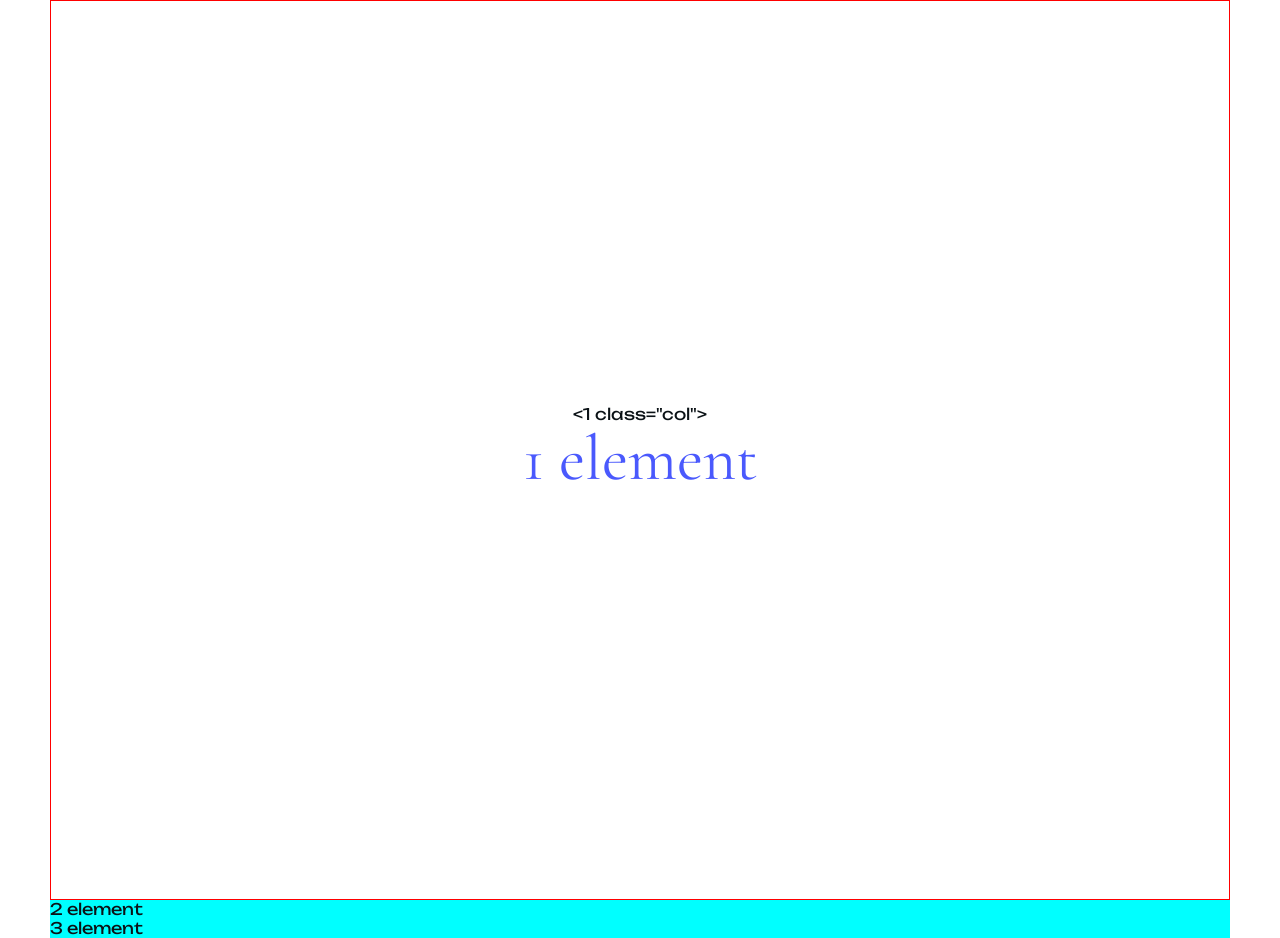
==== index.html @ dce1d670 "first commit" ====
<!DOCTYPE html>
<html lang="en">

<head>
    <meta charset="UTF-8">
    <meta name="viewport" content="width=device-width, initial-scale=1.0">
    <title>Мій лендинг</title>
    <link rel="preconnect" href="https://fonts.googleapis.com">
    <link rel="preconnect" href="https://fonts.gstatic.com" crossorigin>
    <link href="https://fonts.googleapis.com/css2?family=Cormorant+Garamond:ital,wght@0,300..700;1,300..700&family=Unbounded:wght@200..900&display=swap" rel="stylesheet">

    <link rel="stylesheet" href="css /normalize.css">
    <link rel="stylesheet" href="css /layout.css">
    <link rel="stylesheet" href="css /style.css">
    <link rel="stylesheet" href="css /header.css">
</head>

<body id="top">
    <nav>

    </nav>
    <header>
        <div class="inside">
            <div class="row">
                <1 class="col"><h1>1 element</h1></div>
                <div class="col">2 element</div>
                <div class="col">3 element</div>
            </div>
        </div>
    </header>
    <section id="s1">
        <div class="inside">

        </div>
    </section>
    <section id="s2">
        <div class="inside">

        </div>
    </section>
    <section id="s3">
        <div class="inside">

        </div>
    </section>
    <footer></footer>

</body>

</html>
---- css /layout.css ----
:root {
    --main-color: #1D11C8;
    --secondary-color: #4A59FD;
    --btn-color: #FFFDD0;
    --background-color: #F4F4F4;
    --txt-secondary-color: #0B1216;
    /* тут розписую всі кольори які в мене є і які належать певним змінним*/

    --mob-padding: 50px;
    --ipad-padding: 50px;
    /* відступи для телефона*/
    --max-width: 1380px;
    /* всі відступи (обмеження далі якого не розширюється)*/

}

html body {
    font-family: "Unbounded", sans-serif;
    font-optical-sizing: auto;
    font-size: 1rem;        /* = 16px */
    line-height: 1.2;
    font-weight: 400;
    font-style: normal;
    color: var(--txt-secondary-color);
}

em {
    font-style: italic;
}
h1 {
  font-size: 6.75rem;   /* 108 / 16 */
  line-height: 1.1;
}

h2 {
  font-size: 4rem;      /* 64 / 16 */
  line-height: 1;
}

h3 {
  font-size: 1.5rem;    /* 24 / 16 */
  line-height: 1.2;
}

h4 {
  font-size: 1.5rem;    /* 24 / 16 */
}

h5 {
  font-size: 1rem;      /* 16 / 16 */
}

h6 {
  font-size: 1.25rem;   /* 20 / 16 */
}
h1, h2, h3, h4, h5, h6 {
    font-family: "Cormorant Garamond", serif;
    font-optical-sizing: auto;
    font-weight: 400;
    font-style: normal;
    color: var(--secondary-color);
}

.upper {
    text-transform: uppercase;
}

h3 { font-size: 1.5rem; }

h2 { font-size: 2rem; }

h1 { font-size: 4rem; }

header>.inside,
footer>.inside,
section>.inside {
    max-width: var(--max-wigth);
    margin-left: auto;
    margin-right: auto;
    padding-left: var(--ipad-padding);
    padding-right: var(--ipad-padding);
}

@media (max-width:640px) {

    header>.inside,
    footer>.inside,
    section>.inside {

        padding-left: var(--mob-padding);
        padding-right: var(--mob-padding);
    }
}
---- css /header.css ----
header .row {
    border: 1px solid red;
    display: flex;
    justify-content: center;
    /*вирівнювання по основній осі (main axis)*/
    align-items: center;
    /*вирівнювання по додатковій (ортогональній) осі (cross axis)*/
    align-content: center;
    flex-direction: column;
    /*визначення напрямку головної осі*/
    min-height: 100dvh;
}

header .col {
    background-color: aqua;
}
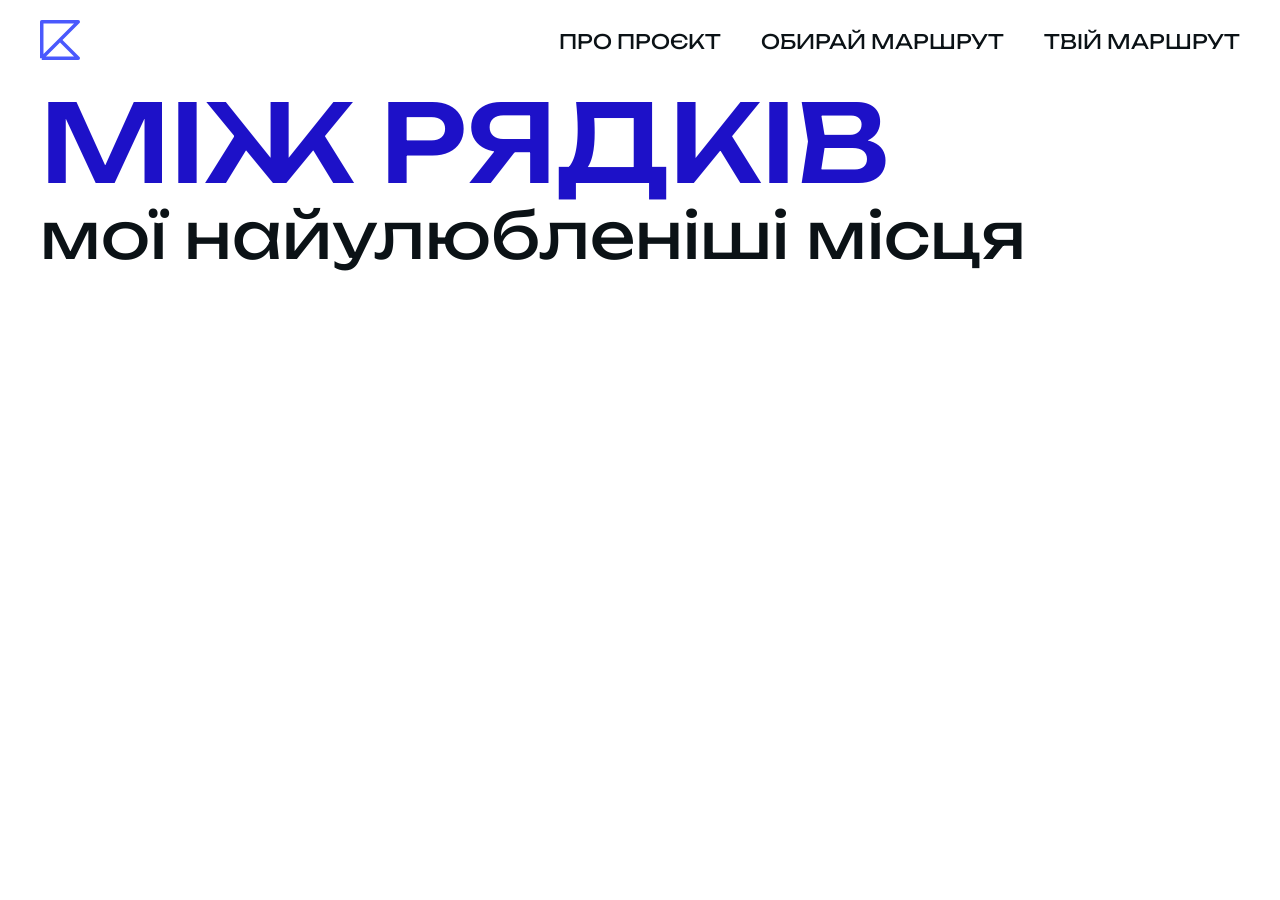
==== commit 4d96c7f0: "first commit" ====
--- a/index.html
+++ b/index.html
@@ -16,31 +16,27 @@
 </head>
 
 <body id="top">
-    <nav>
-
-    </nav>
     <header>
         <div class="inside">
-            <div class="row">
-                <1 class="col"><h1>1 element</h1></div>
-                <div class="col">2 element</div>
-                <div class="col">3 element</div>
+            <div class="header-row">
+                <div class="logo">
+                    <img src="img/logo.svg" alt="logo">
+                </div>
+                <nav class="menu row">
+                    <a class="nav-link">про проєкт</a>
+                    <a class="nav-link">обирай маршрут</a>
+                    <a class="nav-link">твій маршрут</a>
+                </nav>
             </div>
         </div>
     </header>
-    <section id="s1">
+
+    <section class="hero">
         <div class="inside">
-
-        </div>
-    </section>
-    <section id="s2">
-        <div class="inside">
-
-        </div>
-    </section>
-    <section id="s3">
-        <div class="inside">
-
+            <div class="hero-content">
+                <h1 class="h1">між рядків</h1>
+                <p class="h2">мої найулюбленіші місця</p>
+            </div>
         </div>
     </section>
     <footer></footer>
--- a/css /layout.css
+++ b/css /layout.css
@@ -1,80 +1,30 @@
-:root {
-    --main-color: #1D11C8;
-    --secondary-color: #4A59FD;
-    --btn-color: #FFFDD0;
-    --background-color: #F4F4F4;
-    --txt-secondary-color: #0B1216;
-    /* тут розписую всі кольори які в мене є і які належать певним змінним*/
 
-    --mob-padding: 50px;
-    --ipad-padding: 50px;
-    /* відступи для телефона*/
-    --max-width: 1380px;
-    /* всі відступи (обмеження далі якого не розширюється)*/
-
+/* напрямки */
+.row {
+  display: flex;
+  flex-direction: row;
 }
 
-html body {
-    font-family: "Unbounded", sans-serif;
-    font-optical-sizing: auto;
-    font-size: 1rem;        /* = 16px */
-    line-height: 1.2;
-    font-weight: 400;
-    font-style: normal;
-    color: var(--txt-secondary-color);
+.col {
+  display: flex;
+  flex-direction: column;
 }
 
-em {
-    font-style: italic;
-}
-h1 {
-  font-size: 6.75rem;   /* 108 / 16 */
-  line-height: 1.1;
+/* вирівнювання */
+.space-between {
+  justify-content: space-between;
 }
 
-h2 {
-  font-size: 4rem;      /* 64 / 16 */
-  line-height: 1;
+.center {
+  align-items: center;
+  text-align: center;
 }
 
-h3 {
-  font-size: 1.5rem;    /* 24 / 16 */
-  line-height: 1.2;
-}
-
-h4 {
-  font-size: 1.5rem;    /* 24 / 16 */
-}
-
-h5 {
-  font-size: 1rem;      /* 16 / 16 */
-}
-
-h6 {
-  font-size: 1.25rem;   /* 20 / 16 */
-}
-h1, h2, h3, h4, h5, h6 {
-    font-family: "Cormorant Garamond", serif;
-    font-optical-sizing: auto;
-    font-weight: 400;
-    font-style: normal;
-    color: var(--secondary-color);
-}
-
-.upper {
-    text-transform: uppercase;
-}
-
-h3 { font-size: 1.5rem; }
-
-h2 { font-size: 2rem; }
-
-h1 { font-size: 4rem; }
 
 header>.inside,
 footer>.inside,
 section>.inside {
-    max-width: var(--max-wigth);
+    max-width: var(--max-width);
     margin-left: auto;
     margin-right: auto;
     padding-left: var(--ipad-padding);
--- a/css /style.css
+++ b/css /style.css
@@ -0,0 +1,75 @@
+:root {
+    --main-color: #1D11C8;
+    --secondary-color: #4A59FD;
+    --btn-color: #FFFDD0;
+    --background-color: #F4F4F4;
+    --txt-secondary-color: #0B1216;
+    /* тут розписую всі кольори які в мене є і які належать певним змінним*/
+
+    --mob-padding: 24px;
+    --ipad-padding: 40px;
+    /* відступи для телефона*/
+    --max-width: 1440px;
+    /* всі відступи (обмеження далі якого не розширюється)*/
+
+}
+
+html body {
+    font-family: "Unbounded", sans-serif;
+    font-optical-sizing: auto;
+    font-size: 1rem;        /* = 16px */
+    line-height: 1.2;
+    font-weight: 400;
+    font-style: normal;
+    color: var(--txt-secondary-color);
+}
+
+em {
+    font-style: italic;
+}
+.h1 {
+  font-size: 6.75rem;   /* 108 / 16 */
+  line-height: 1.1;
+  font-weight: 500;
+  color: var(--main-color);
+  text-transform: uppercase;
+}
+
+.h2 {
+  font-size: 4rem;      /* 64 / 16 */
+  line-height: 1;
+}
+
+.h3 {
+  font-size: 1.5rem;    /* 24 / 16 */
+  line-height: 1.2;
+}
+
+.h4 {
+  font-size: 1.5rem;    /* 24 / 16 */
+}
+
+.h5 {
+  font-size: 1rem;      /* 16 / 16 */
+}
+
+.h6 {
+  font-size: 1.25rem;   /* 20 / 16 */
+}
+
+
+h2 {
+    font-family: "Cormorant Garamond", serif;
+    font-optical-sizing: auto;
+    font-weight: 400;
+    font-style: normal;
+    color: var(--secondary-color);
+}
+
+
+.nav-link {
+  font-size: 1.25rem; /* як h6 */
+  font-weight: 400;
+  text-transform: uppercase;
+  color: var(--txt-secondary-color);
+}
--- a/css /header.css
+++ b/css /header.css
@@ -1,16 +1,18 @@
-header .row {
-    border: 1px solid red;
-    display: flex;
-    justify-content: center;
-    /*вирівнювання по основній осі (main axis)*/
-    align-items: center;
-    /*вирівнювання по додатковій (ортогональній) осі (cross axis)*/
-    align-content: center;
-    flex-direction: column;
-    /*визначення напрямку головної осі*/
-    min-height: 100dvh;
+.header-row {
+  display: flex;
+  justify-content: space-between;
+  align-items: center;
 }
 
-header .col {
-    background-color: aqua;
+.menu {
+  display: flex;
+  gap: 40px;
+}
+
+.logo img {
+  height: 40px;
+}
+header {
+  padding-top: 20px;
+  padding-bottom: 20px;
 }
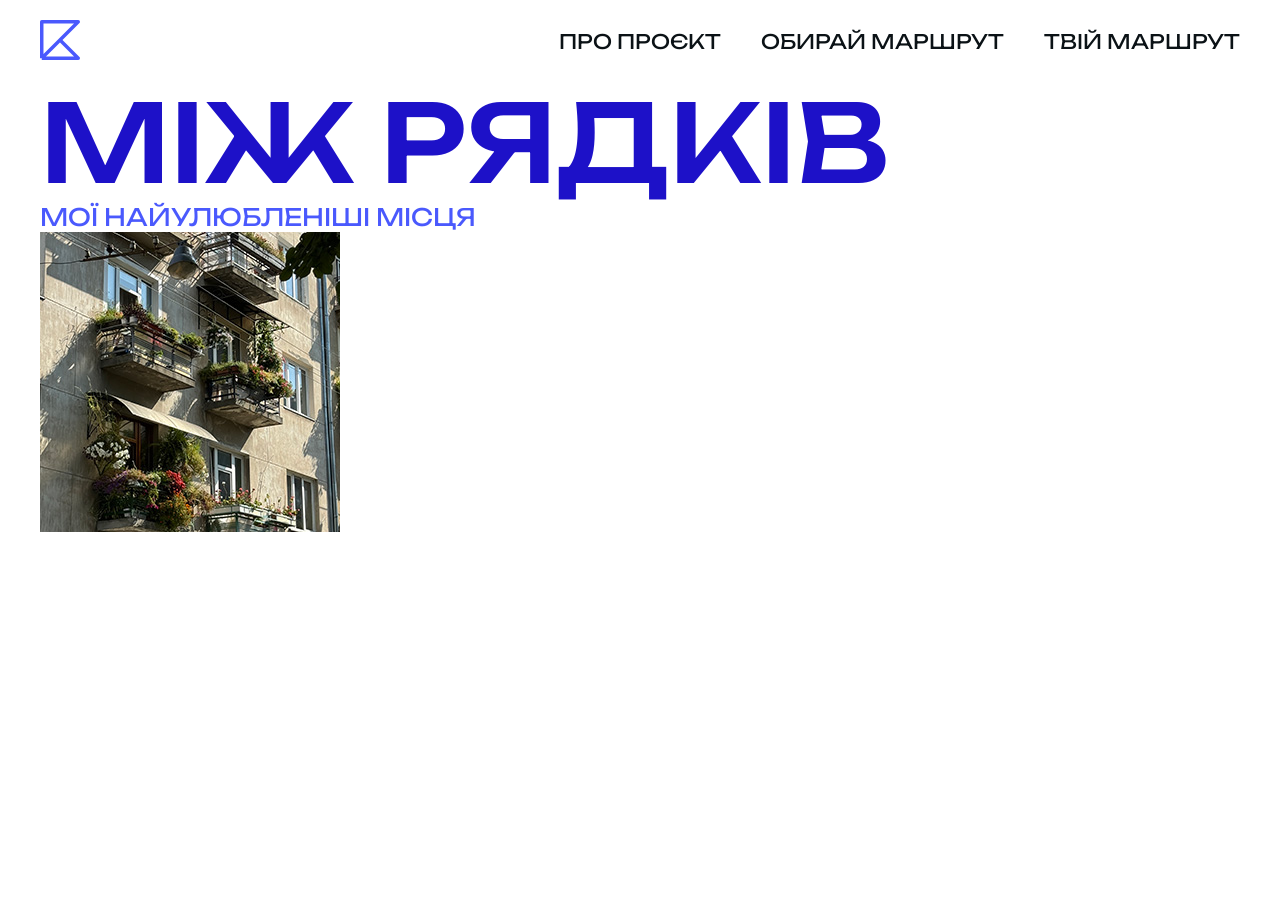
==== commit d97bff46: "first commit" ====
--- a/index.html
+++ b/index.html
@@ -1,5 +1,5 @@
 <!DOCTYPE html>
-<html lang="en">
+<html lang="uk">
 
 <head>
     <meta charset="UTF-8">
@@ -35,8 +35,9 @@
         <div class="inside">
             <div class="hero-content">
                 <h1 class="h1">між рядків</h1>
-                <p class="h2">мої найулюбленіші місця</p>
+                <p class="h3">мої найулюбленіші місця</p>
             </div>
+            <img src="img/img-hero1.jpg" alt="hero1">
         </div>
     </section>
     <footer></footer>
--- a/css /style.css
+++ b/css /style.css
@@ -36,13 +36,21 @@
 }
 
 .h2 {
+  font-family: "Cormorant Garamond", serif;
+  font-optical-sizing: auto;
+  font-weight: 400;
+  font-style: normal;
+  color: var(--secondary-color);
   font-size: 4rem;      /* 64 / 16 */
   line-height: 1;
+  text-transform: uppercase;
 }
 
 .h3 {
   font-size: 1.5rem;    /* 24 / 16 */
-  line-height: 1.2;
+  line-height: auto;
+  color: var(--secondary-color);
+  text-transform: uppercase;
 }
 
 .h4 {
@@ -55,6 +63,9 @@
 
 .h6 {
   font-size: 1.25rem;   /* 20 / 16 */
+  line-height: auto;
+  color: var(--txt-secondary-color);
+  text-transform: uppercase;
 }
 
 
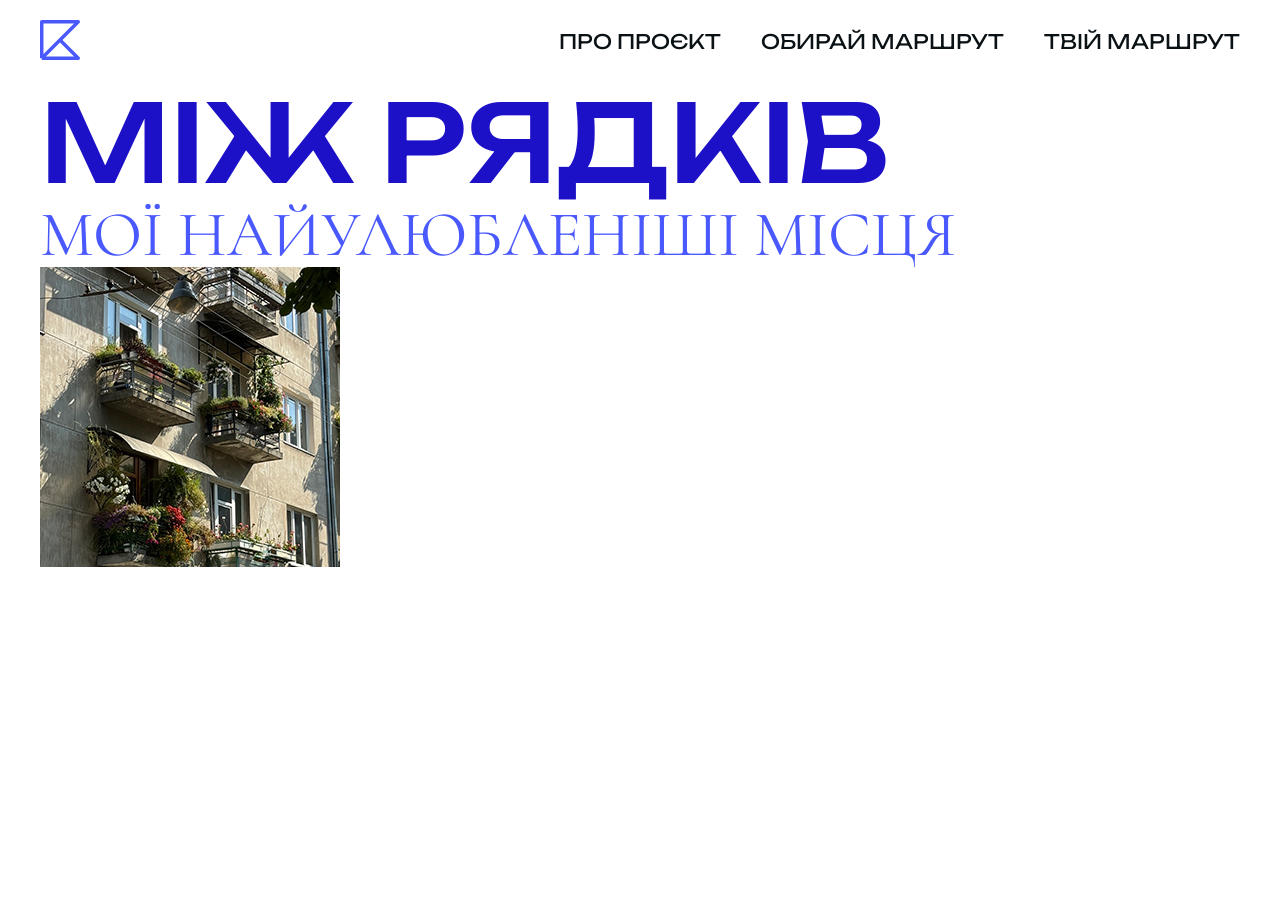
==== commit fc6c3588: "2" ====
--- a/index.html
+++ b/index.html
@@ -35,7 +35,7 @@
         <div class="inside">
             <div class="hero-content">
                 <h1 class="h1">між рядків</h1>
-                <p class="h3">мої найулюбленіші місця</p>
+                <p class="h2">мої найулюбленіші місця</p>
             </div>
             <img src="img/img-hero1.jpg" alt="hero1">
         </div>
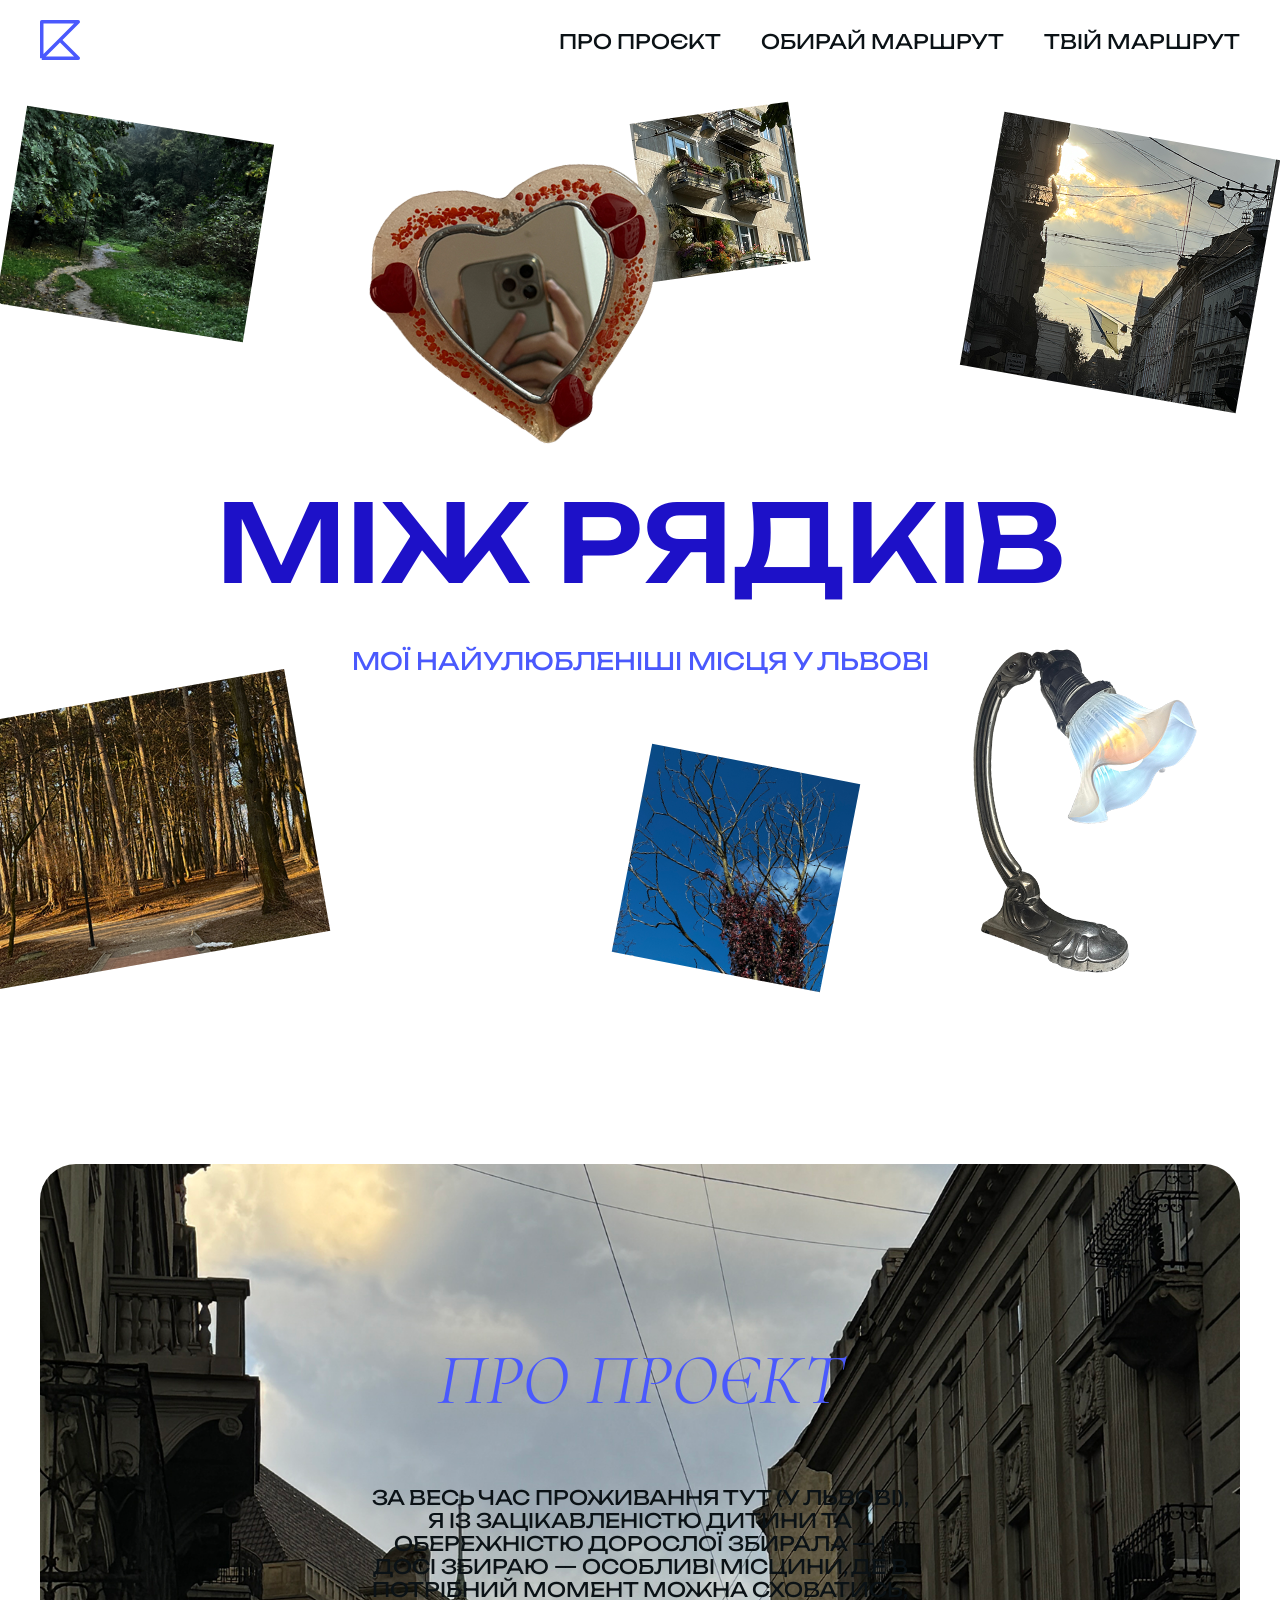
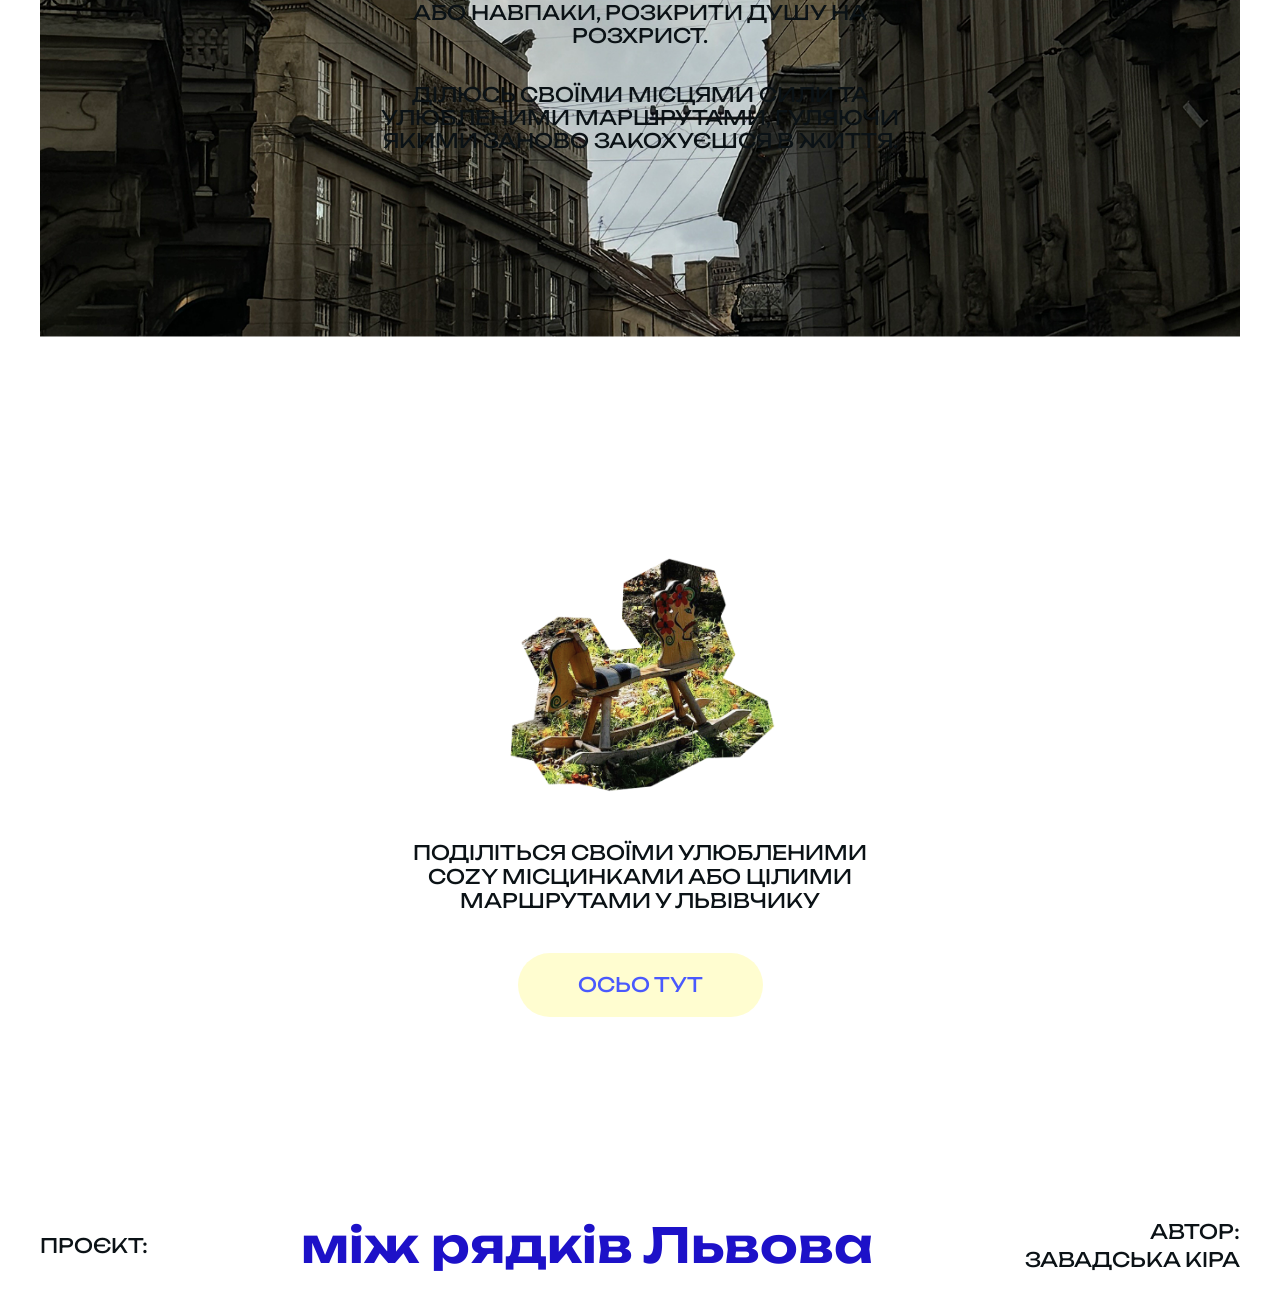
==== commit ebdfde4c: "three blocks" ====
--- a/index.html
+++ b/index.html
@@ -7,12 +7,17 @@
     <title>Мій лендинг</title>
     <link rel="preconnect" href="https://fonts.googleapis.com">
     <link rel="preconnect" href="https://fonts.gstatic.com" crossorigin>
-    <link href="https://fonts.googleapis.com/css2?family=Cormorant+Garamond:ital,wght@0,300..700;1,300..700&family=Unbounded:wght@200..900&display=swap" rel="stylesheet">
+    <link
+        href="https://fonts.googleapis.com/css2?family=Cormorant+Garamond:ital,wght@0,300..700;1,300..700&family=Unbounded:wght@200..900&display=swap"
+        rel="stylesheet">
 
-    <link rel="stylesheet" href="css /normalize.css">
-    <link rel="stylesheet" href="css /layout.css">
-    <link rel="stylesheet" href="css /style.css">
-    <link rel="stylesheet" href="css /header.css">
+    <link rel="stylesheet" href="css/normalize.css">
+    <link rel="stylesheet" href="css/layout.css">
+    <link rel="stylesheet" href="css/style.css">
+    <link rel="stylesheet" href="css/header.css">
+    <link rel="stylesheet" href="css/hero.css">
+    <link rel="stylesheet" href="css/about.css">
+    <link rel="stylesheet" href="css/footer.css">
 </head>
 
 <body id="top">
@@ -33,15 +38,64 @@
 
     <section class="hero">
         <div class="inside">
-            <div class="hero-content">
-                <h1 class="h1">між рядків</h1>
-                <p class="h2">мої найулюбленіші місця</p>
+            <div class="hero-scene">
+                <div class="hero-content">
+                    <h1 class="h1">між рядків</h1>
+                    <p class="h3">мої найулюбленіші місця у львові</p>
+                </div>
+                <img src="img/hero_balcon.jpg" alt="balcon" class="hero-photo hero_balcon">
+                <img src="img/hero_blue.png" alt="blue" class="hero-photo hero_blue">
+                <img src="img/hero_forest.png" alt="forest" class="hero-photo hero_forest">
+                <img src="img/hero_glass.png" alt="glass" class="hero-photo hero_glass">
+                <img src="img/hero_lamp.png" alt="lamp" class="hero-photo hero_lamp">
+                <img src="img/hero_park.png" alt="park" class="hero-photo hero_park">
+                <img src="img/hero_town.png" alt="town" class="hero-photo hero_town">
             </div>
-            <img src="img/img-hero1.jpg" alt="hero1">
         </div>
     </section>
-    <footer></footer>
 
+    <section class="about" id="about">
+        <div class="inside">
+            <div class="about-card">
+                <div class="about-bg"></div>
+                <div class="about-content">
+                    <h2 class="about-title">про проєкт</h2>
+
+                    <p class="about-text">
+                        За весь час проживання тут (у Львові), я із зацікавленістю дитини та
+                        обережністю дорослої збирала — і досі збираю — особливі місцини, де
+                        в потрібний момент можна сховатись, або навпаки, розкрити душу на розхрист.
+                    </p>
+
+                    <p class="about-text">
+                        Ділюсь своїми місцями сили та улюбленими маршрутами, гуляючи якими
+                        заново закохуєшся в життя.
+                    </p>
+                </div>
+
+            </div>
+        </div>
+    </section>
+    <footer>
+        <div class="inside">
+            <div class="footer-top">
+                <img src="img/footer-horse.png" alt="horse" class="footer-horse">
+                <p class="footer-text h6">Поділіться своїми улюбленими cozy місцинками або цілими маршрутами у Львівчику
+                </p>
+                <a href="#" class="footer-btn">Осьо тут</a>
+            </div>
+
+            <div class="footer-bottom">
+                <p class="footer-label h6">Проєкт:</p>
+                <p class="footer-title">між рядків Львова</p>
+                <div class="footer-author">
+                    <p class="footer-label h6">Автор:</p>
+                    <p class="footer-name h6">Завадська Кіра</p>
+                </div>
+            </div>
+        </div>
+    </footer>
+    <script src="js/parallax.js"></script>
 </body>
 
 </html>
--- a/css/layout.css
+++ b/css/layout.css
@@ -0,0 +1,43 @@
+
+/* напрямки */
+.row {
+  display: flex;
+  flex-direction: row;
+}
+
+.col {
+  display: flex;
+  flex-direction: column;
+}
+
+/* вирівнювання */
+.space-between {
+  justify-content: space-between;
+}
+
+.center {
+  align-items: center;
+  text-align: center;
+}
+
+
+header>.inside,
+footer>.inside,
+section>.inside {
+    max-width: var(--max-width);
+    margin-left: auto;
+    margin-right: auto;
+    padding-left: var(--ipad-padding);
+    padding-right: var(--ipad-padding);
+}
+
+@media (max-width:640px) {
+
+    header>.inside,
+    footer>.inside,
+    section>.inside {
+
+        padding-left: var(--mob-padding);
+        padding-right: var(--mob-padding);
+    }
+}
--- a/css/style.css
+++ b/css/style.css
@@ -0,0 +1,86 @@
+:root {
+    --main-color: #1D11C8;
+    --secondary-color: #4A59FD;
+    --btn-color: #FFFDD0;
+    --background-color: #F4F4F4;
+    --txt-secondary-color: #0B1216;
+    /* тут розписую всі кольори які в мене є і які належать певним змінним*/
+
+    --mob-padding: 24px;
+    --ipad-padding: 40px;
+    /* відступи для телефона*/
+    --max-width: 1440px;
+    /* всі відступи (обмеження далі якого не розширюється)*/
+
+}
+
+html body {
+    font-family: "Unbounded", sans-serif;
+    font-optical-sizing: auto;
+    font-size: 1rem;        /* = 16px */
+    line-height: 1.2;
+    font-weight: 400;
+    font-style: normal;
+    color: var(--txt-secondary-color);
+}
+
+em {
+    font-style: italic;
+}
+.h1 {
+  font-size: 6.75rem;   /* 108 / 16 */
+  line-height: 1.1;
+  font-weight: 500;
+  color: var(--main-color);
+  text-transform: uppercase;
+}
+
+.h2 {
+  font-family: "Cormorant Garamond", serif;
+  font-optical-sizing: auto;
+  font-weight: 400;
+  font-style: normal;
+  color: var(--secondary-color);
+  font-size: 4rem;      /* 64 / 16 */
+  line-height: 1;
+  text-transform: uppercase;
+}
+
+.h3 {
+  font-size: 1.5rem;    /* 24 / 16 */
+  line-height: 1.2;
+  color: var(--secondary-color);
+  text-transform: uppercase;
+}
+
+.h4 {
+  font-size: 1.5rem;    /* 24 / 16 */
+}
+
+.h5 {
+  font-size: 1rem;      /* 16 / 16 */
+}
+
+.h6 {
+  font-size: 1.25rem;   /* 20 / 16 */
+  line-height: 1.2;
+  color: var(--txt-secondary-color);
+  text-transform: uppercase;
+}
+
+
+h2 {
+    font-family: "Cormorant Garamond", serif;
+    font-optical-sizing: auto;
+    font-weight: 400;
+    font-style: normal;
+    color: var(--secondary-color);
+}
+
+
+.nav-link {
+  font-size: 1.25rem; /* як h6 */
+  font-weight: 400;
+  text-transform: uppercase;
+  color: var(--txt-secondary-color);
+}
--- a/css/header.css
+++ b/css/header.css
@@ -0,0 +1,18 @@
+.header-row {
+  display: flex;
+  justify-content: space-between;
+  align-items: center;
+}
+
+.menu {
+  display: flex;
+  gap: 40px;
+}
+
+.logo img {
+  height: 40px;
+}
+header {
+  padding-top: 20px;
+  padding-bottom: 20px;
+}
--- a/css/hero.css
+++ b/css/hero.css
@@ -0,0 +1,88 @@
+.hero {
+  padding-top: 20px;
+  padding-bottom: 40px;
+}
+
+.hero-scene {
+  position: relative;
+  min-height: 820px;
+}
+
+/* центральний текст */
+.hero-content {
+  position: absolute;
+  left: 50%;
+  top: 380px;
+  transform: translateX(-50%);
+  text-align: center;
+  z-index: 3;
+  width: 100%;
+}
+.hero-content .h1 {
+  margin-bottom: 44px;
+}
+
+/* базові стилі для всіх фото */
+.hero-photo,
+.hero-object {
+  position: absolute;
+  display: block;
+  object-fit: cover;
+}
+
+
+/* 1. низ право */
+.hero_lamp {
+  width: 280px;
+  right: 20px;
+  bottom: -70px;
+  transform: rotate(4deg);
+}
+
+/* 2. верх право-центр */
+.hero_balcon {
+  width: 160px;
+  right: 440px;
+  top: 8px;
+  transform: rotate(-8deg);
+}
+
+/* 3. низ центр */
+.hero_blue {
+  width: 212px;
+  left: 590px;
+  bottom: -50px;
+  transform: rotate(11deg);
+}
+
+/* 4. верх право */
+.hero_forest {
+  width: 250px;
+  left: -30px;
+  top: 20px;
+  transform: rotate(9deg);
+}
+
+/* 5. верх ліво-центр */
+.hero_glass {
+  width: 310px;
+  left: 330px;
+  top: 61px;
+  transform: rotate(-10deg);
+}
+
+/* 6. низ ліво */
+.hero_park {
+  width: 370px;
+  left: -100px;
+  top: 595px;
+  transform: rotate(-10deg);
+}
+
+/* 6. верх право */
+.hero_town {
+  width: 280px;
+  right: -20px;
+  top: 30px;
+  transform: rotate(10deg);
+}
--- a/css/about.css
+++ b/css/about.css
@@ -0,0 +1,59 @@
+.about {
+  padding-top: 200px;
+  padding-bottom: 100px;
+}
+
+
+.about-card {
+  position: relative;
+  border-radius: 36px;
+  overflow: hidden;
+  min-height: 820px;
+}
+
+.about-bg {
+  position: absolute;
+  top: -20%;
+  left: 0;
+  width: 100%;
+  height: 170%;
+  background-image: url("../img/about_sky.png");
+  background-size: cover;
+  background-position: center;
+  z-index: 0;
+}
+
+/* текст поверх */
+.about-content {
+  position: relative;
+  z-index: 2;
+  max-width: 620px;
+  margin: 0 auto;
+  text-align: center;
+  padding-top: 180px;
+  padding-left: 40px;
+  padding-right: 40px;
+  padding-bottom: 80px;
+}
+
+.about-title {
+  font-family: "Cormorant Garamond", serif;
+  font-size: 4.5rem;
+  line-height: 1;
+  font-weight: 400;
+  font-style: italic;
+  text-transform: uppercase;
+  color: var(--secondary-color);
+  margin-bottom: 70px;
+}
+
+.about-text {
+  font-size: 1.25rem;
+  line-height: 1.15;
+  text-transform: uppercase;
+  color: var(--txt-secondary-color);
+}
+
+.about-text + .about-text {
+  margin-top: 36px;
+}
--- a/css/footer.css
+++ b/css/footer.css
@@ -0,0 +1,60 @@
+footer {
+  padding-top: 60px;
+  padding-bottom: 40px;
+}
+
+.footer-top {
+  display: flex;
+  flex-direction: column;
+  align-items: center;
+  text-align: center;
+  margin-bottom: 12.5rem;
+}
+
+.footer-horse {
+  width: 300px;
+  margin-bottom: 40px;
+}
+
+
+.footer-btn {
+  display: inline-block;
+  background-color: var(--btn-color);
+  color: var(--secondary-color);
+  font-size: 1.25rem;
+  text-transform: uppercase;
+  text-decoration: none;
+  padding: 20px 60px;
+  border-radius: 100px;
+}
+.footer-bottom {
+  display: flex;
+  align-items: center;
+  justify-content: space-between;
+}
+
+.footer-label {
+  text-transform: uppercase;
+}
+
+.footer-title {
+  font-family: "Unbounded", sans-serif;
+  font-size: 3rem;
+  font-weight: 600;
+  color: var(--main-color);
+}
+
+.footer-author {
+  text-align: right;
+}
+
+.footer-name {
+  text-transform: uppercase;
+  margin-top: 4px;
+}
+
+.footer-text {
+  text-transform: uppercase;
+  max-width: 500px;
+  margin-bottom: 40px;
+}
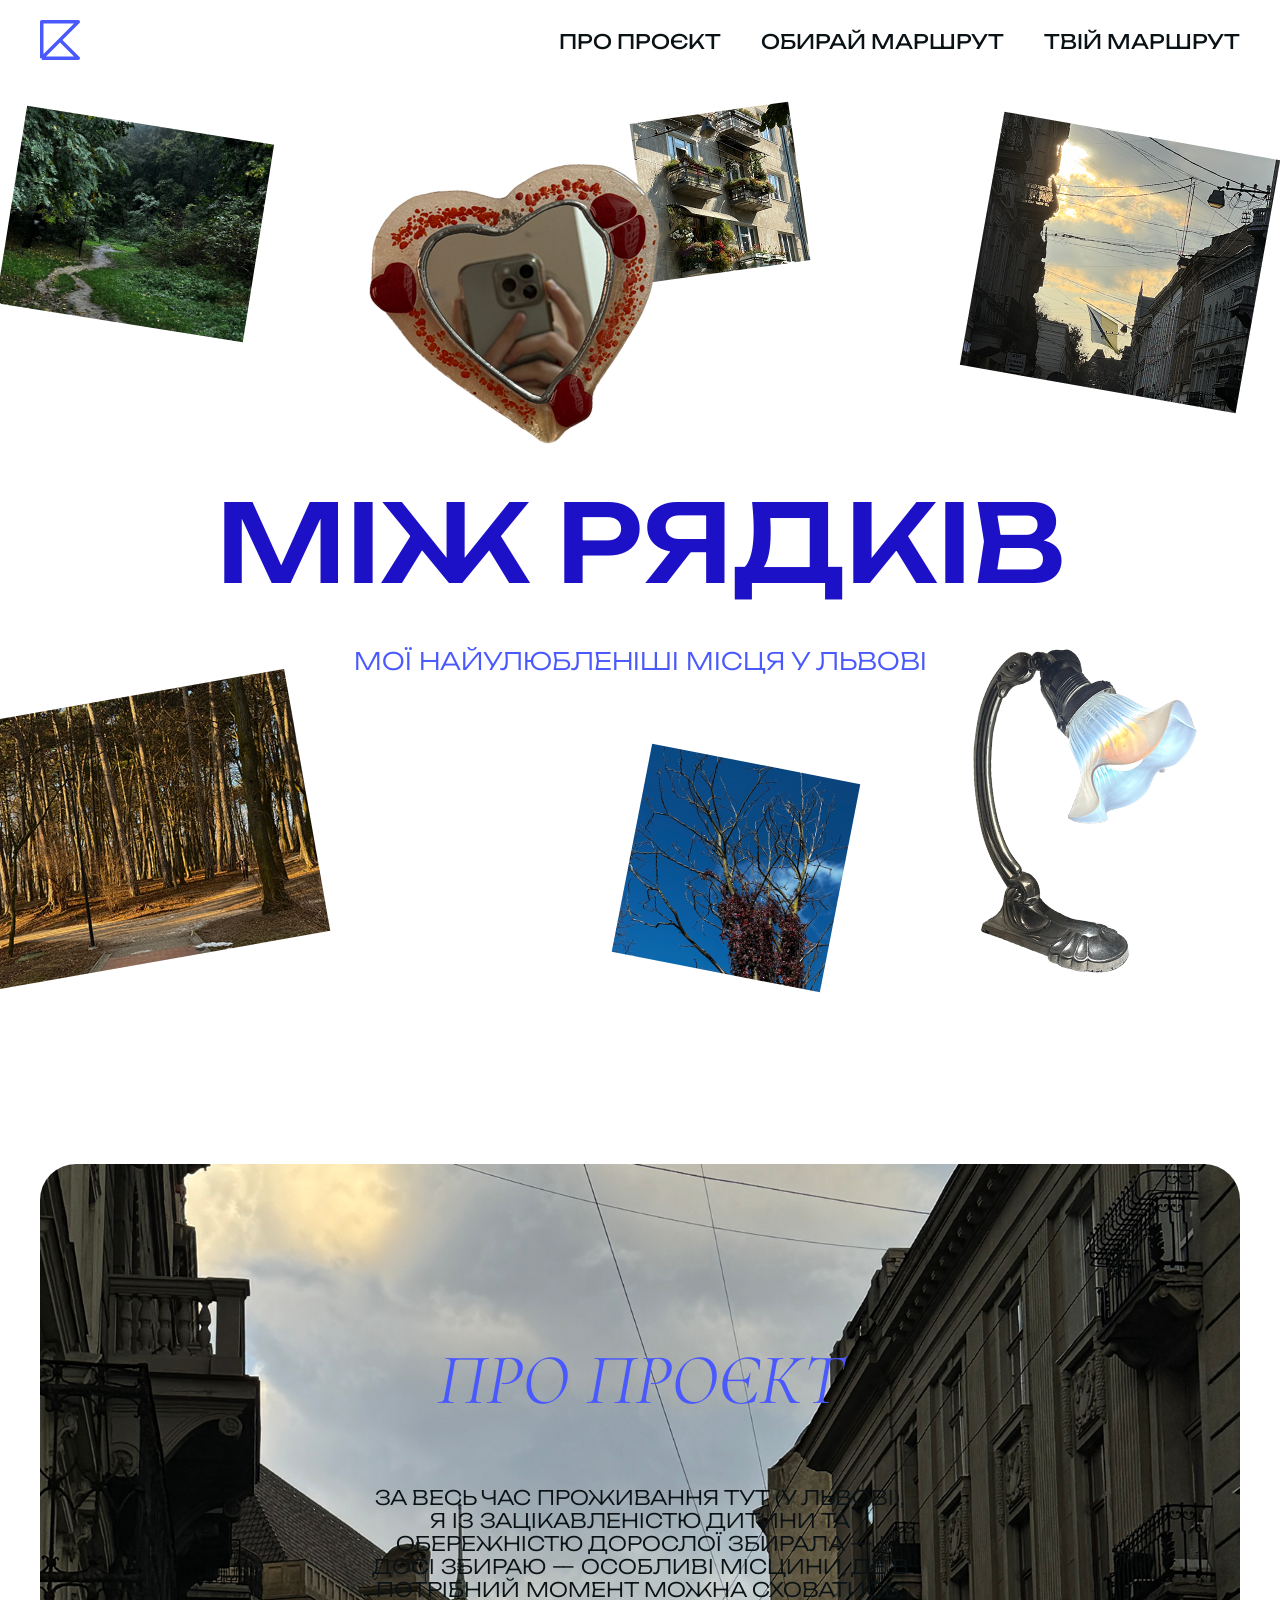
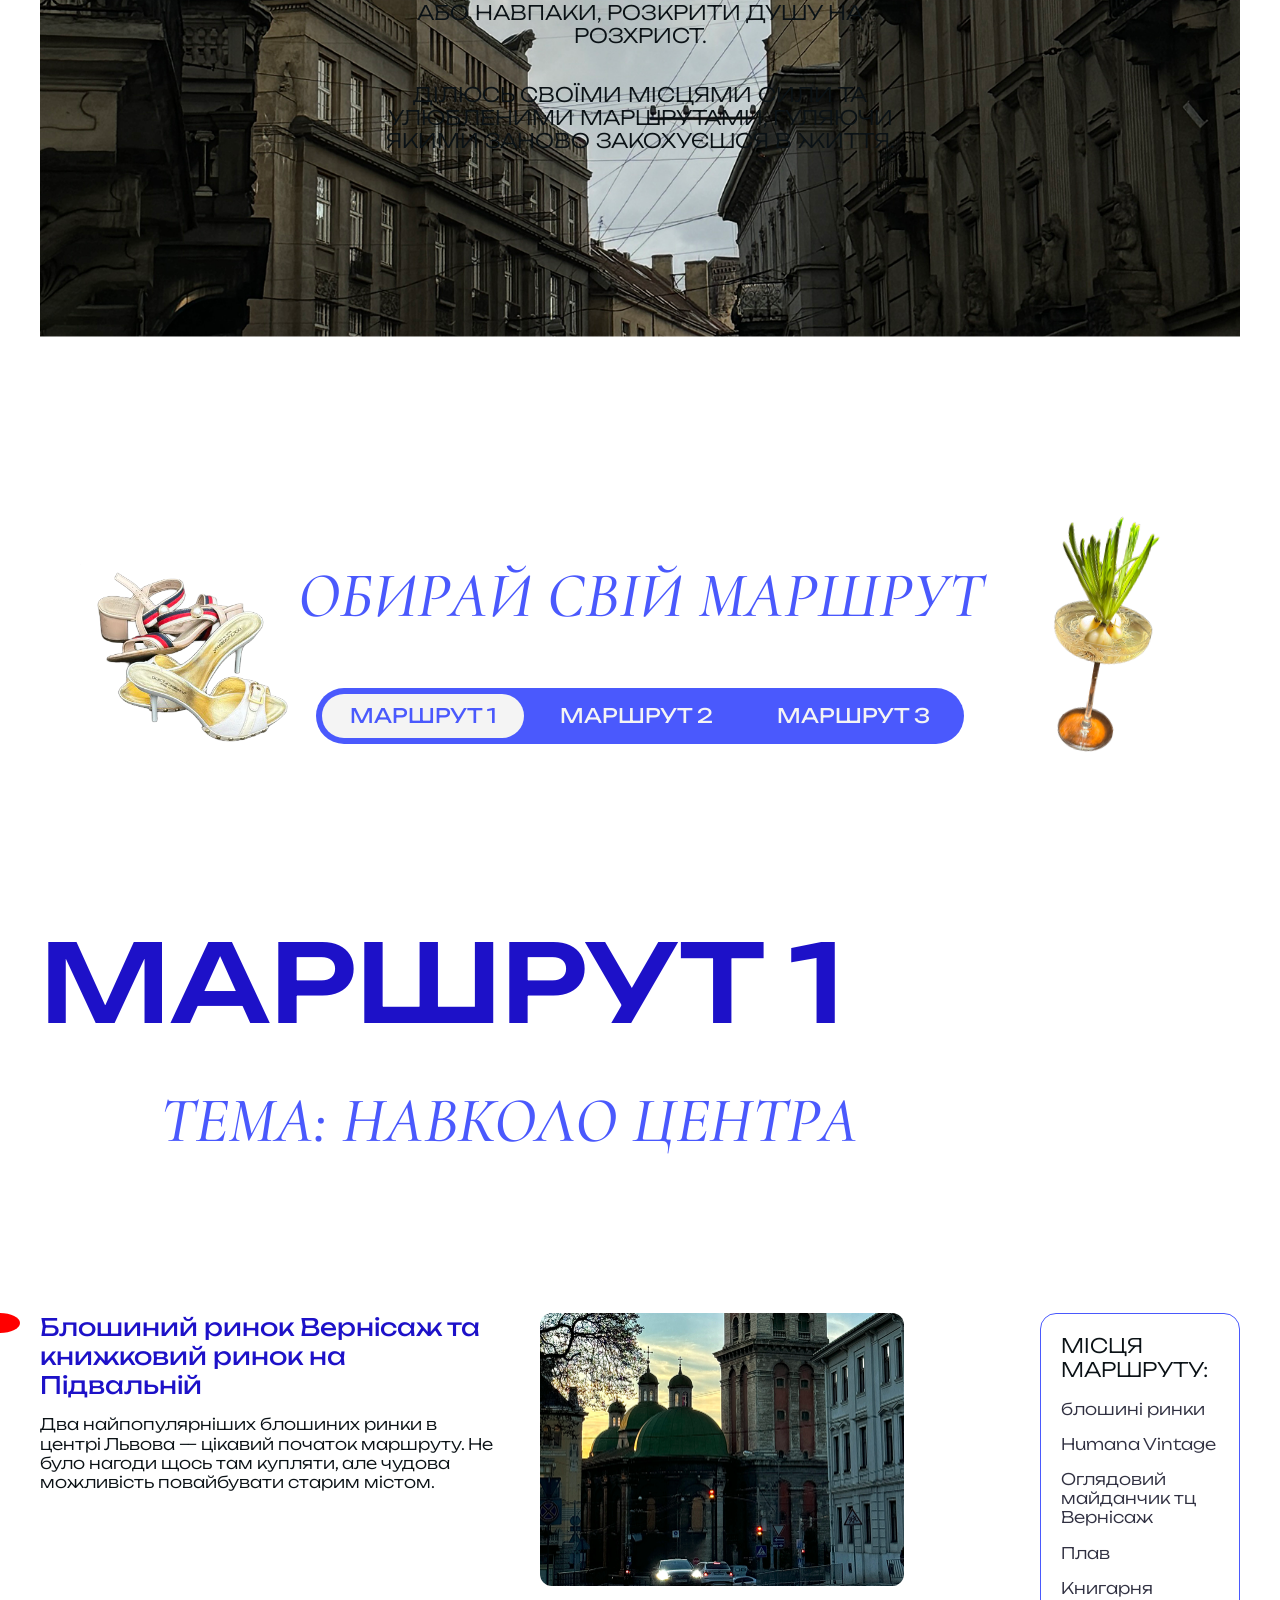
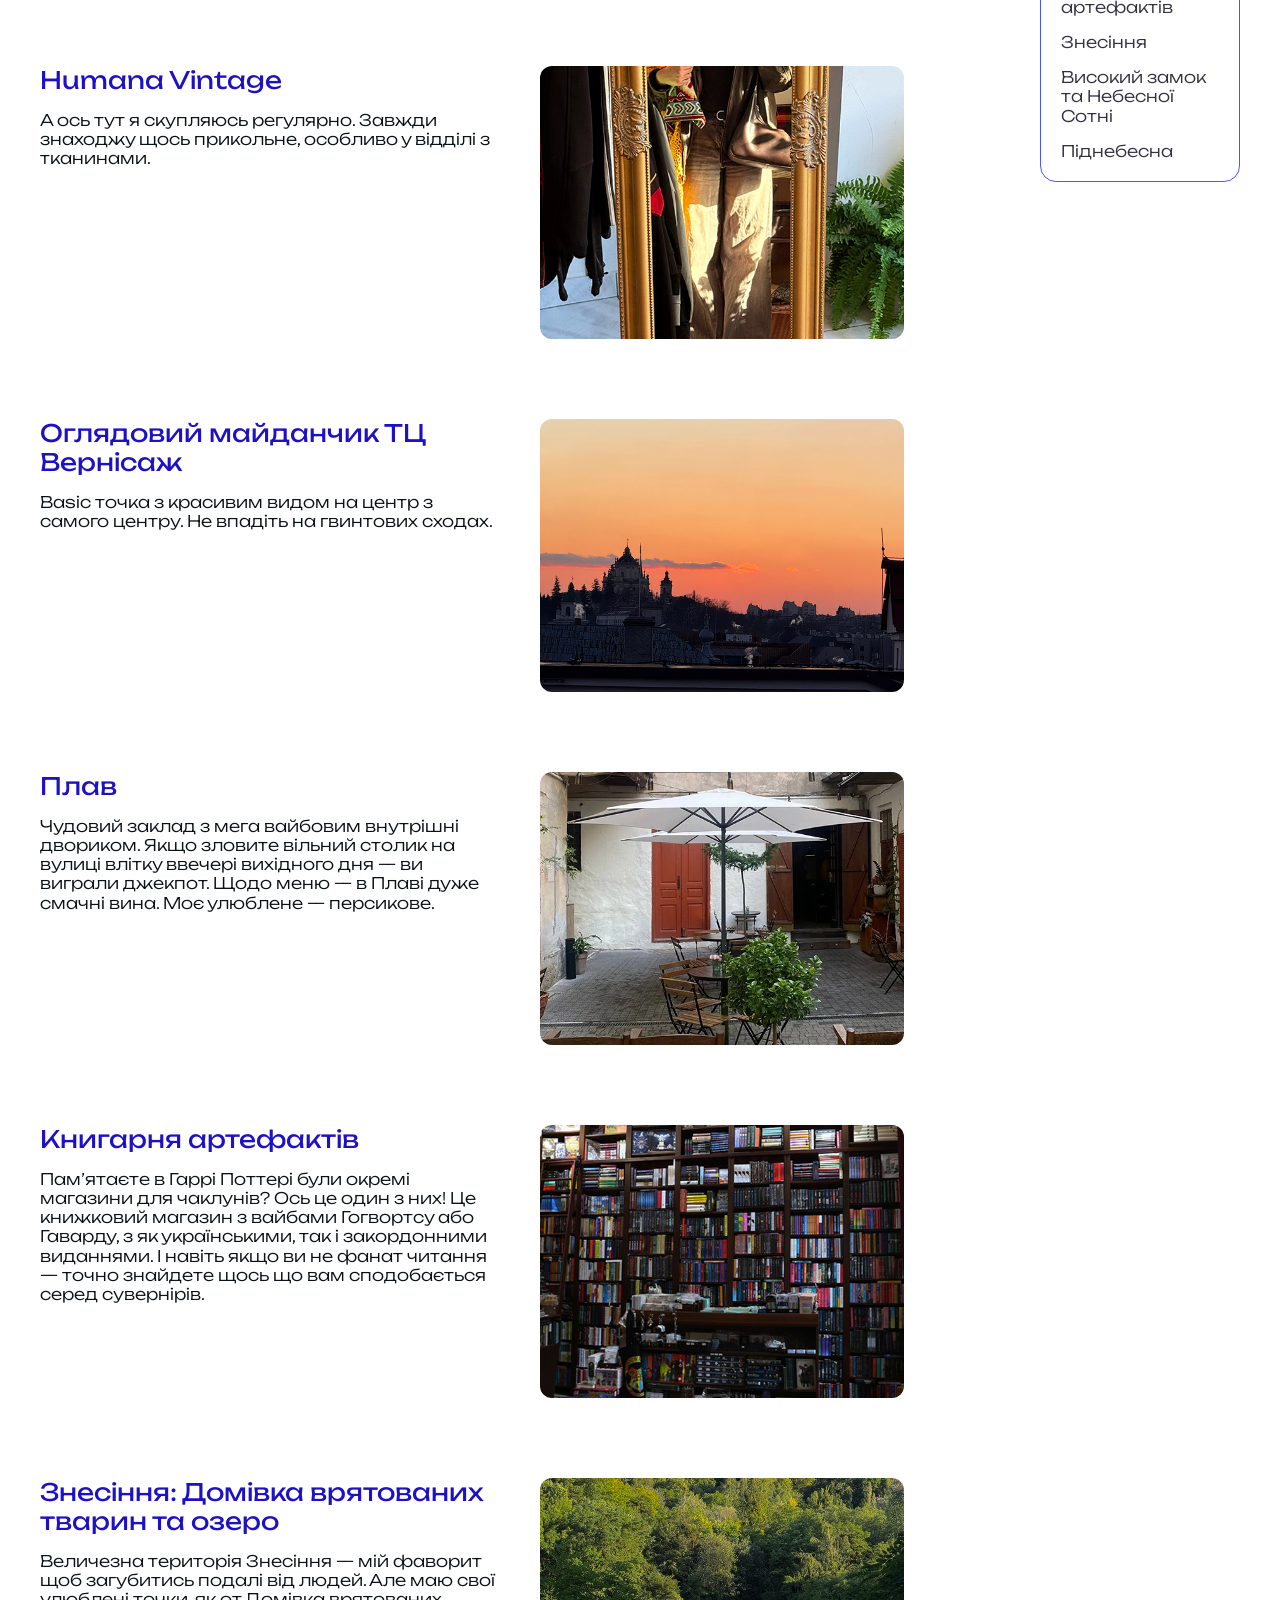
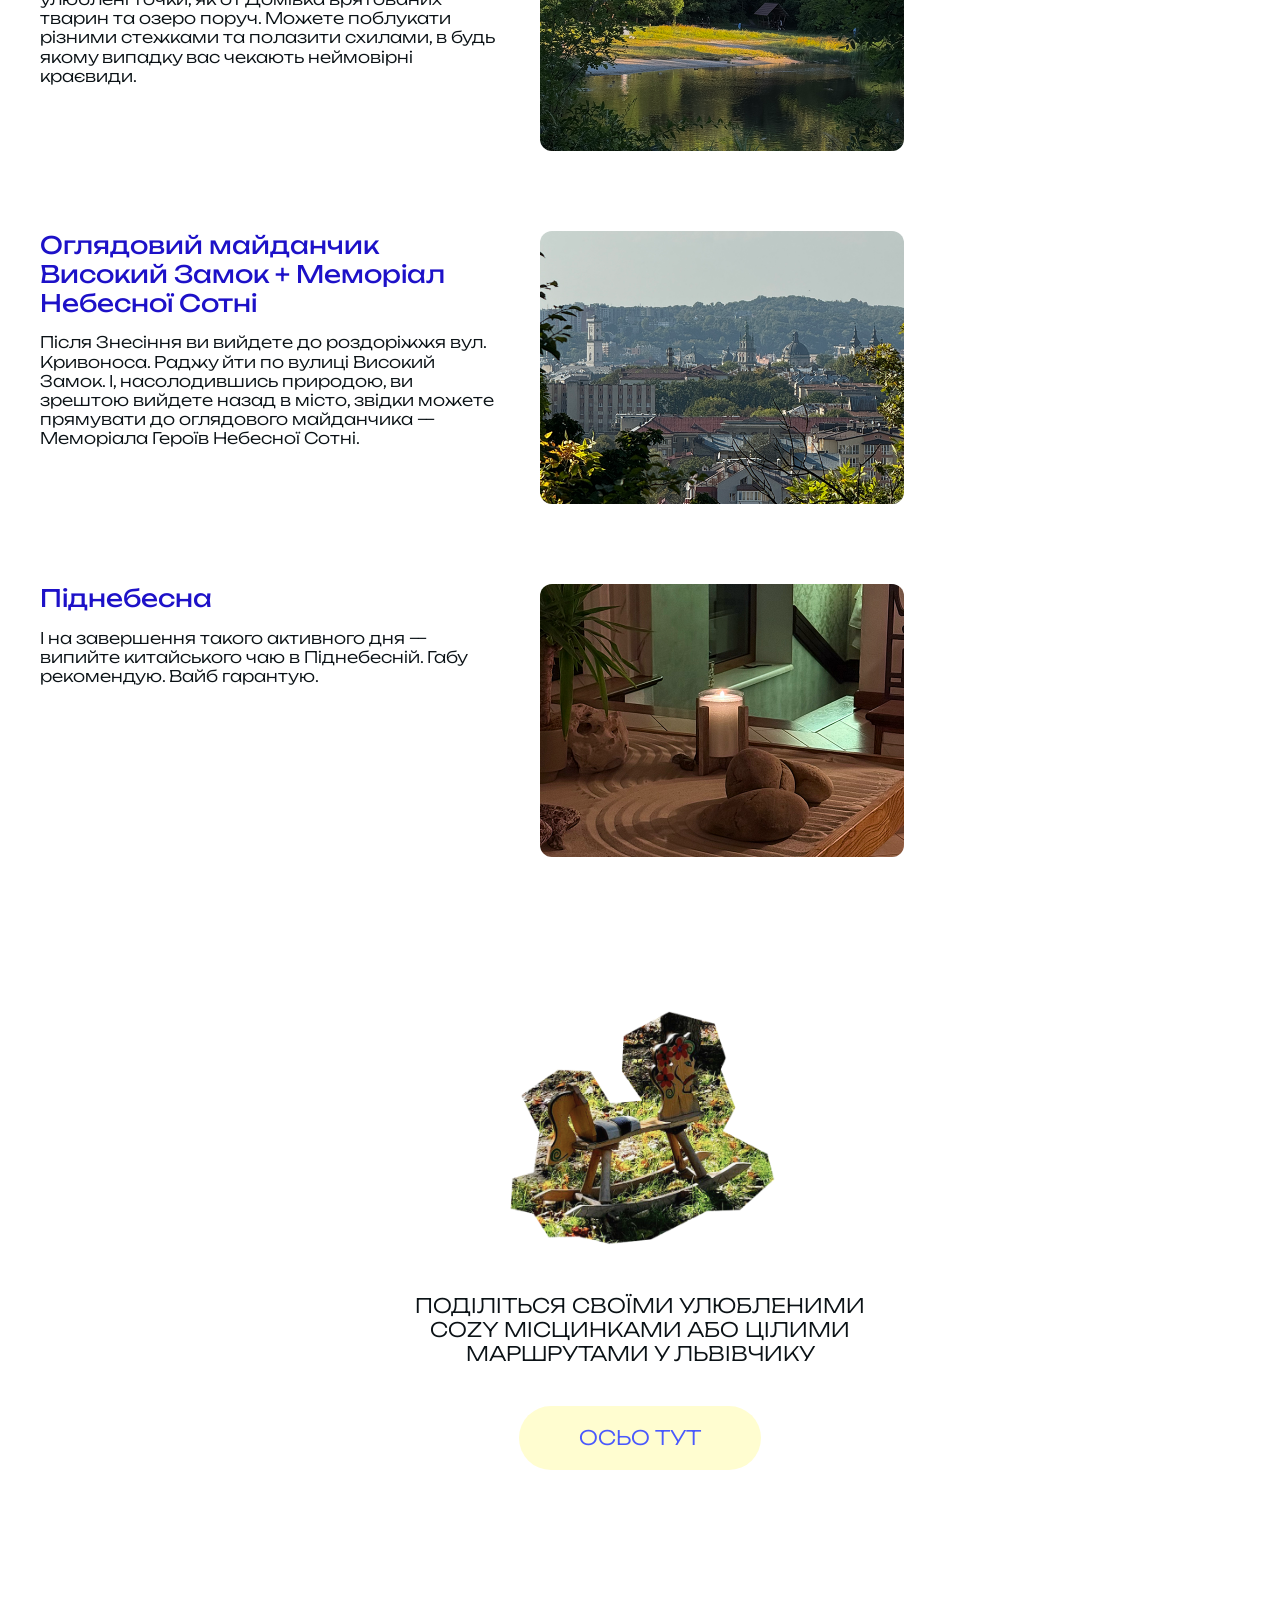
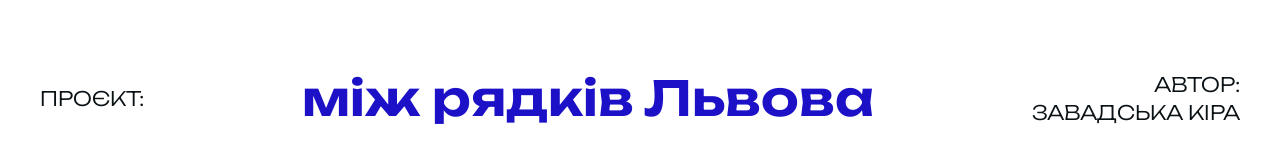
==== commit 784a3695: "routs question" ====
--- a/index.html
+++ b/index.html
@@ -18,6 +18,7 @@
     <link rel="stylesheet" href="css/hero.css">
     <link rel="stylesheet" href="css/about.css">
     <link rel="stylesheet" href="css/footer.css">
+    <link rel="stylesheet" href="css/routs.css">
 </head>
 
 <body id="top">
@@ -68,12 +69,327 @@
                     </p>
 
                     <p class="about-text">
-                        Ділюсь своїми місцями сили та улюбленими маршрутами, гуляючи якими
-                        заново закохуєшся в життя.
+                        Ділюсь своїми місцями сили та улюбленими маршрутами, гуляючи якими заново закохуєшся в життя.
                     </p>
                 </div>
 
             </div>
+        </div>
+    </section>
+    <section class="routes" id="routes">
+        <div class="inside">
+            <div class="routes-header">
+                <h2 class="routes-title h2">Обирай свій маршрут</h2>
+                <img src="img/routs_shoes.png" alt="туфельки" class="routes-shoes">
+                <img src="img/routs_coctail.png" alt="коктель" class="routes-coctail">
+                <div class="routes-tabs">
+                    <button class="routes-tab active h6" data-route="1">Маршрут 1</button>
+                    <button class="routes-tab h6" data-route="2">Маршрут 2</button>
+                    <button class="routes-tab h6" data-route="3">Маршрут 3</button>
+                </div>
+            </div>
+
+
+
+            <!-- маршрут 1 -->
+            <div class="route active" id="route-1">
+                <div class="route-intro">
+                    <h1 class="h1">Маршрут 1</h1>
+                    <p class="route-theme h2">Тема: Навколо центра</p>
+                </div>
+
+                <div class="route-body">
+
+                    <div class="route-marker"></div>
+
+                    <div class="route-places">
+                        <div class="route-place" id="route1-place-1">
+                            <div class="route-place-info">
+                                <h4 class="route-place-title h4">Блошиний ринок Вернісаж та книжковий ринок на Підвальній</h4>
+                                <p class="route-place-text">Два найпопулярніших блошиних ринки в центрі Львова — цікавий початок маршруту. Не було нагоди щось там купляти, але чудова можливість повайбувати старим містом.</p>
+                            </div>
+                            <img src="img/routs_1.1_shop.png" alt="Блошиний ринок" class="route-place-img">
+                        </div>
+
+                        <div class="route-place" id="route1-place-2">
+                            <div class="route-place-info">
+                                <h4 class="route-place-title h4">Humana Vintage</h4>
+                                <p class="route-place-text">А ось тут я скупляюсь регулярно. Завжди знаходжу щось прикольне, особливо у відділі з тканинами.</p>
+                            </div>
+                            <img src="img/routs_1.2_humana.png" alt="Humana Vintage" class="route-place-img">
+                        </div>
+
+                        <div class="route-place" id="route1-place-3">
+                            <div class="route-place-info">
+                                <h4 class="route-place-title h4">Оглядовий майданчик ТЦ Вернісаж</h4>
+                                <p class="route-place-text">Basic точка з красивим видом на центр з самого центру. Не впадіть на гвинтових сходах.</p>
+                            </div>
+                            <img src="img/routs_1.3_vernisag.png" alt="Оглядовий майданчик" class="route-place-img">
+                        </div>
+
+                        <div class="route-place" id="route1-place-4">
+                            <div class="route-place-info">
+                                <h4 class="route-place-title h4">Плав</h4>
+                                <p class="route-place-text">Чудовий заклад з мега вайбовим внутрішні двориком. Якщо зловите вільний столик на вулиці влітку ввечері вихідного дня — ви виграли джекпот. Щодо меню — в Плаві дуже смачні вина. Моє улюблене — персикове.</p>
+                            </div>
+                            <img src="img/routsa_1.4_plav.png" alt="Плав" class="route-place-img">
+                        </div>
+
+                        <div class="route-place" id="route1-place-5">
+                            <div class="route-place-info">
+                                <h4 class="route-place-title h4">Книгарня артефактів</h4>
+                                <p class="route-place-text">Памʼятаєте в Гаррі Поттері були окремі магазини для чаклунів? Ось це один з них! Це книжковий магазин з вайбами Гогвортсу або Гаварду, з як українськими, так і закордонними виданнями. І навіть якщо ви не фанат читання — точно знайдете щось що вам сподобається серед сувернірів.</p>
+                            </div>
+                            <img src="img/routs_1.5_artefacts.png" alt="Книгарня артефактів" class="route-place-img">
+                        </div>
+
+                        <div class="route-place" id="route1-place-6">
+                            <div class="route-place-info">
+                                <h4 class="route-place-title h4">Знесіння: Домівка врятованих тварин та озеро</h4>
+                                <p class="route-place-text">Величезна територія Знесіння — мій фаворит щоб загубитись подалі від людей. Але маю свої улюблені точки, як от Домівка врятованих тварин та озеро поруч. Можете поблукати різними стежками та полазити схилами, в будь якому випадку вас чекають неймовірні краєвиди.</p>
+                            </div>
+                            <img src="img/routs_1.6_lake.png" alt="Знесіння" class="route-place-img">
+                        </div>
+
+                        <div class="route-place" id="route1-place-7">
+                            <div class="route-place-info">
+                                <h4 class="route-place-title h4">Оглядовий майданчик Високий Замок + Меморіал Небесної Сотні</h4>
+                                <p class="route-place-text">Після Знесіння ви вийдете до роздоріжжя вул. Кривоноса. Раджу йти по вулиці Високий Замок. І, насолодившись природою, ви зрештою вийдете назад в місто, звідки можете прямувати до оглядового майданчика — Меморіала Героїв Небесної Сотні.</p>
+                            </div>
+                            <img src="img/routs_1.7_sightseeing.png" alt="Високий замок" class="route-place-img">
+                        </div>
+
+                        <div class="route-place" id="route1-place-8">
+                            <div class="route-place-info">
+                                <h4 class="route-place-title h4">Піднебесна</h4>
+                                <p class="route-place-text">І на завершення такого активного дня — випийте китайського чаю в Піднебесній. Габу рекомендую. Вайб гарантую.</p>
+                            </div>
+                            <img src="img/routs_1.8_pidnebesna.png" alt=".8_pidnebesna" class="route-place-img">
+                        </div>
+
+                    </div>
+
+                    <div class="route-sidebar">
+                        <p class="route-sidebar-title h6">Місця маршруту:</p>
+                        <ul class="route-sidebar-list h5">
+                            <li><a href="#route1-place-1" class="route-sidebar-link">блошині ринки</a></li>
+                            <li><a href="#route1-place-2" class="route-sidebar-link">Humana Vintage</a></li>
+                            <li><a href="#route1-place-3" class="route-sidebar-link">Оглядовий майданчик тц Вернісаж</a></li>
+                            <li><a href="#route1-place-4" class="route-sidebar-link">Плав</a></li>
+                            <li><a href="#route1-place-5" class="route-sidebar-link">Книгарня артефактів</a></li>
+                            <li><a href="#route1-place-6" class="route-sidebar-link">Знесіння</a></li>
+                            <li><a href="#route1-place-7" class="route-sidebar-link">Високий замок та  Небесної Сотні</a></li>
+                            <li><a href="#route1-place-8" class="route-sidebar-link">Піднебесна</a></li>
+                        </ul>
+                    </div>
+
+                </div>
+            </div>
+
+
+
+
+
+
+            
+            <!-- маршрут 2 -->
+            <div class="route" id="route-2">
+                <div class="route-intro">
+                    <h1 class="h1">Маршрут 2</h1>
+                    <p class="route-theme h2">Тема: Дзен з природою</p>
+                </div>
+
+                <div class="route-body">
+
+                    <div class="route-marker"></div>
+
+                    <div class="route-places">
+
+                        <div class="route-place" id="route1-place-1">
+                            <div class="route-place-info">
+                                <h4 class="route-place-title h4">Львівський муніципальний мистецький центр</h4>
+                                <p class="route-place-text">Починаємо з Муніципального. Там завжди прикольні виставки і безкоштовний вхід. + вони часто проводять лекції, кіноперегляди, замальовки та інші події.</p>
+                            </div>
+                            <img src="img/routs_2.1_muncenter.png" alt="Львівський муніципальний мистецький центр" class="route-place-img">
+                        </div>
+
+                        <div class="route-place" id="route1-place-2">
+                            <div class="route-place-info">
+                                <h4 class="route-place-title h4">Кафе Vitalnia</h4>
+                                <p class="route-place-text">Як і в Плаві тут дуже атмосферний внутрішній дворик. Смачна кава і, як не дивно, атмосфера Вітальні.</p>
+                            </div>
+                            <img src="img/routs_2.2_vitalnia.png" alt="Кафе Vitalnia" class="route-place-img">
+                        </div>
+
+                        <div class="route-place" id="route1-place-3">
+                            <div class="route-place-info">
+                                <h4 class="route-place-title h4">Щось цікаве</h4>
+                                <p class="route-place-text">Улюблений шоурум. Можна залипнути на годину просто розглядаючи все що стоїть на продаж. Ultimate місце для покупки подарунків, вам ще й все красивенько запакують.</p>
+                            </div>
+                            <img src="img/routs_2.3_showroom.png" alt="Щось цікаве" class="route-place-img">
+                        </div>
+
+                        <div class="route-place" id="route1-place-4">
+                            <div class="route-place-info">
+                                <h4 class="route-place-title h4">Травень</h4>
+                                <p class="route-place-text">Зайдіть поїсти веганські страви, та відчуйте себе в нефорській творчій тусовці.</p>
+                            </div>
+                            <img src="img/routs_2.4_traven.png" alt="Травень" class="route-place-img">
+                        </div>
+
+                        <div class="route-place" id="route1-place-5">
+                            <div class="route-place-info">
+                                <h4 class="route-place-title h4">Ветеринарне озеро</h4>
+                                <p class="route-place-text">Поки ви йдете по найкращій (на мою субʼєктивну думку) вулиці Пекарській — зайдіть гляньте на озеро у Ветеринарному уніку. Люблю там посидіти, повайбувати на сонечку разом з качечками.</p>
+                            </div>
+                            <img src="img/routs_2.5_veterenary.png" alt="Ветеринарне озеро" class="route-place-img">
+                        </div>
+
+                        <div class="route-place" id="route1-place-6">
+                            <div class="route-place-info">
+                                <h4 class="route-place-title h4">Личаківський цвинтар</h4>
+                                <p class="route-place-text">Можна окремо йти на цілий день на тер-рію Личаківського цвинтаря, і все одно все не облазити. Якщо маєте час — залізьте в якусь дальню стару частину, подосліджуйте могили 19-20 століть. Відчула себе археологом коли там була.</p>
+                            </div>
+                            <img src="img/routs_2.6_zwyntar.png" alt="Личаківський цвинтар" class="route-place-img">
+                        </div>
+
+                        <div class="route-place" id="route1-place-7">
+                            <div class="route-place-info">
+                                <h4 class="route-place-title h4">Личаківський парк + оглядовий майданчик</h4>
+                                <p class="route-place-text">Після цвинтаря йдіть в Личаківський парк. Раджу піти саме провулками, повз меморіал Героїв України і вверх Цетнерівкою. Увійшовши в парк можете пройти його наскрізь і потім завернути вправо, а можете одразу лізти вгору вправо. Трохи пошукавши знайдете заховану кущами панораму на центр. </p>
+                            </div>
+                            <img src="img/routs_2.7_park.png" alt="Личаківський парк" class="route-place-img">
+                        </div>
+
+                        <div class="route-place" id="route1-place-8">
+                            <div class="route-place-info">
+                                <h4 class="route-place-title h4">АТБ</h4>
+                                <p class="route-place-text">І на завершення такого насиченого дня — йдіть в АТБ на Личаківській. У Львові дуже мало АТБ, і це крає мені серце. Тому зайдіть, кайфаніть, купіть собі булочку, і можете спускатись вниз по Личаківській назад в центр.</p>
+                            </div>
+                            <img src="img/routs_2.8_atb.png" alt="АТБ" class="route-place-img">
+                        </div>
+
+                    </div>
+
+                    <!-- sticky блок місць маршруту -->
+                    <div class="route-sidebar">
+                        <p class="route-sidebar-title h6">Місця маршруту:</p>
+                        <ul class="route-sidebar-list">
+                            <li><a href="#route1-place-1" class="route-sidebar-link">Муніципальний центр</a></li>
+                            <li><a href="#route1-place-2" class="route-sidebar-link">кафе Vitalnia</a></li>
+                            <li><a href="#route1-place-3" class="route-sidebar-link">шоурум Щось цікаве</a></li>
+                            <li><a href="#route1-place-4" class="route-sidebar-link">Травень</a></li>
+                            <li><a href="#route1-place-5" class="route-sidebar-link">Ветеринарне озеро</a></li>
+                            <li><a href="#route1-place-6" class="route-sidebar-link">Личаківський цвинтар</a></li>
+                            <li><a href="#route1-place-7" class="route-sidebar-link">Личаківський парк + оглядовий майданчик</a></li>
+                            <li><a href="#route1-place-8" class="route-sidebar-link">АТБ</a></li>
+                        </ul>
+                    </div>
+
+                </div>
+            </div>
+
+
+
+
+
+            <!-- маршрут 3 -->
+            <div class="route" id="route-3">
+                <div class="route-intro">
+                    <h1 class="h1">Маршрут 3</h1>
+                    <p class="route-theme h2">Тема: Окультуритись</p>
+                </div>
+
+                <div class="route-body">
+
+                    <div class="route-marker"></div>
+
+                    <div class="route-places">
+
+                        <div class="route-place" id="route1-place-1">
+                            <div class="route-place-info">
+                                <h4 class="route-place-title h4">Альтернативна Кава на вул. Левицького</h4>
+                                <p class="route-place-text">Зайдіть візьміть собі кави в Альтеркаві, і можете спокійно рушати по головним мистецьким точкам Львова.</p>
+                            </div>
+                            <img src="img/routs_3.1_cava.png" alt="Альтернативна Кава на вул. Левицького" class="route-place-img">
+                        </div>
+
+                        <div class="route-place" id="route1-place-2">
+                            <div class="route-place-info">
+                                <h4 class="route-place-title h4">Я Галерея Пентхаус</h4>
+                                <p class="route-place-text">Кайфові виставки в кайфовій будівлі. Не поспішайте, розглядайте деталі, подумайте про сенси життя.</p>
+                            </div>
+                            <img src="img/routs_3.2_penthouse.png" alt="Я Галерея Пентхаус" class="route-place-img">
+                        </div>
+
+                        <div class="route-place" id="route1-place-3">
+                            <div class="route-place-info">
+                                <h4 class="route-place-title h4">Я Галерея</h4>
+                                <p class="route-place-text">Сейм, що і з пентхаусом, гляньте на мистецтво.В ЯГалереї часто проводяться замальовки оголеної натури, раджу хоч раз сходити.</p>
+                            </div>
+                            <img src="img/routs_3.3_gallery.png" alt="Я Галерея" class="route-place-img">
+                        </div>
+
+                        <div class="route-place" id="route1-place-4">
+                            <div class="route-place-info">
+                                <h4 class="route-place-title h4">Мистецька бібліотека</h4>
+                                <p class="route-place-text">ЧЦе вам не звичайна бібліотека, а мистецька. Багато крутезних видань зі всеможливих тем, починаючи з дизайну та традиційного живопису, закінчуючи театром та музикою. Звісно там є й відділи з більш звичною літературою, типу історії, математики, української прохи і поезії.</p>
+                            </div>
+                            <img src="img/routs_3.4_library.png" alt="Мистецька бібліотека" class="route-place-img">
+                        </div>
+
+                        <div class="route-place" id="route1-place-5">
+                            <div class="route-place-info">
+                                <h4 class="route-place-title h4">ZAG</h4>
+                                <p class="route-place-text">Відносно нова галерея, виставляє відомих митців. Наприклад зараз була експозиція робіт Тараса Шевченка, а до того були Айвазовський та Марчук. Кожного останнього числа місяця вхід в галерею — безкоштовний. Але готуйтесь до величезних черг.</p>
+                            </div>
+                            <img src="img/routs_3.5_zag.png" alt="ZAG" class="route-place-img">
+                        </div>
+
+                        <div class="route-place" id="route1-place-6">
+                            <div class="route-place-info">
+                                <h4 class="route-place-title h4">Містечко на вул. Вітовського</h4>
+                                <p class="route-place-text">Якщо насолодились високим — час згадати як каша вдома пахне і піти в Містечко. Це бістро з смачною їжею, (звісно, на мою субʼєктивну думку, але не стикалась з протилежною), де можна поїсти чи ненайдешевше у Львові. Але судячи з відгуків на гугл мепс — не беріть чебуреки...</p>
+                            </div>
+                            <img src="img/routs_3.6_mistechko.png" alt="Містечко на вул. Вітовського" class="route-place-img">
+                        </div>
+
+                        <div class="route-place" id="route1-place-7">
+                            <div class="route-place-info">
+                                <h4 class="route-place-title h4">ЛНАМ + галерея ЛНАМ</h4>
+                                <p class="route-place-text">Не згадати про Alma Mater буде злочином, тому можете зайти в галерею на території академії, а також походити навколо корпусів. Якщо у вас є знайомі в академії чи ви просто дуже сміливі — пройдіться корпусами — в середині виставлені роботи студентів різних кафедр ЛНАМ. Або просто прийдіть на день відкритих дверей — не пошкодуєте.</p>
+                            </div>
+                            <img src="img/routs_3.7_lnaa.png" alt="ЛНАМ + галерея ЛНАМ" class="route-place-img">
+                        </div>
+
+                        <div class="route-place" id="route1-place-8">
+                            <div class="route-place-info">
+                                <h4 class="route-place-title h4">Три озера на Кримській</h4>
+                                <p class="route-place-text">І на завершення такого мистецького дня — квест — знайдіть 3 озера. Це не важко, і результат того вартує. Вам треба від ЛНАМ піти на вулицю Кримську, пройтись і завернути на перший поворот наліво. Там буду два неймовірних озера. Почильте там, і верніться на знов на Кримську. Йдіть вперед поки не натрапите на третє озеро( воно мій фаворит). Це і буде фініш. </p>
+                            </div>
+                            <img src="img/routs_3.8_krymska.png" alt="Три озера на Кримській" class="route-place-img">
+                        </div>
+
+                    </div>
+
+                    <!-- sticky блок місць маршруту -->
+                    <div class="route-sidebar">
+                        <p class="route-sidebar-title h6">Місця маршруту:</p>
+                        <ul class="route-sidebar-list">
+                            <li><a href="#route1-place-1" class="route-sidebar-link">Альтеркава на Левицького</a></li>
+                            <li><a href="#route1-place-2" class="route-sidebar-link">Я Галерея Пентхаус</a></li>
+                            <li><a href="#route1-place-3" class="route-sidebar-link">Я Галерея</a></li>
+                            <li><a href="#route1-place-4" class="route-sidebar-link">Мистецька бібліотека</a></li>
+                            <li><a href="#route1-place-5" class="route-sidebar-link">ZAG</a></li>
+                            <li><a href="#route1-place-6" class="route-sidebar-link">Містечко на Вітовського</a></li>
+                            <li><a href="#route1-place-7" class="route-sidebar-link">ЛНАМ</a></li>
+                            <li><a href="#route1-place-8" class="route-sidebar-link">Три озера на Кримській</a></li>
+                        </ul>
+                    </div>
+
+                </div>
+            </div>
+
         </div>
     </section>
     <footer>
--- a/css/style.css
+++ b/css/style.css
@@ -4,6 +4,7 @@
     --btn-color: #FFFDD0;
     --background-color: #F4F4F4;
     --txt-secondary-color: #0B1216;
+    --txt-tetriary-color: #313142;
     /* тут розписую всі кольори які в мене є і які належать певним змінним*/
 
     --mob-padding: 24px;
@@ -19,7 +20,7 @@
     font-optical-sizing: auto;
     font-size: 1rem;        /* = 16px */
     line-height: 1.2;
-    font-weight: 400;
+    font-weight: 300;
     font-style: normal;
     color: var(--txt-secondary-color);
 }
@@ -38,8 +39,8 @@
 .h2 {
   font-family: "Cormorant Garamond", serif;
   font-optical-sizing: auto;
-  font-weight: 400;
-  font-style: normal;
+  font-weight: 500;
+  font-style: italic;
   color: var(--secondary-color);
   font-size: 4rem;      /* 64 / 16 */
   line-height: 1;
@@ -55,10 +56,13 @@
 
 .h4 {
   font-size: 1.5rem;    /* 24 / 16 */
+  color: var(--main-color);
+  font-weight: 400;
 }
 
 .h5 {
-  font-size: 1rem;      /* 16 / 16 */
+  font-size: 1rem; 
+  font-weight: 300;
 }
 
 .h6 {
@@ -69,15 +73,6 @@
 }
 
 
-h2 {
-    font-family: "Cormorant Garamond", serif;
-    font-optical-sizing: auto;
-    font-weight: 400;
-    font-style: normal;
-    color: var(--secondary-color);
-}
-
-
 .nav-link {
   font-size: 1.25rem; /* як h6 */
   font-weight: 400;
--- a/css/hero.css
+++ b/css/hero.css
@@ -22,7 +22,6 @@
   margin-bottom: 44px;
 }
 
-/* базові стилі для всіх фото */
 .hero-photo,
 .hero-object {
   position: absolute;
@@ -30,8 +29,6 @@
   object-fit: cover;
 }
 
-
-/* 1. низ право */
 .hero_lamp {
   width: 280px;
   right: 20px;
@@ -79,7 +76,7 @@
   transform: rotate(-10deg);
 }
 
-/* 6. верх право */
+/* 7. верх право */
 .hero_town {
   width: 280px;
   right: -20px;
--- a/css/routs.css
+++ b/css/routs.css
@@ -0,0 +1,154 @@
+.routes {
+    padding-top: 80px;
+    padding-bottom: 80px;
+}
+
+.routes-header {
+    text-align: center;
+    margin-bottom: 180px;
+    position: relative;
+}
+
+.routes-shoes {
+  position: absolute;
+  left: 40px;
+  top: 0px;
+  width: 230px;
+}
+
+.routes-coctail {
+  position: absolute;
+  right: 40px;
+  bottom: -20px;
+  width: 200px;
+  transform: rotate(10deg);
+}
+
+.routes-title {
+    margin-bottom: 60px;
+}
+
+.routes-tabs {
+    display: inline-flex;
+    gap: 8px;
+    background-color: var(--secondary-color);
+    padding: 6px;
+    border-radius: 100px;
+}
+
+.routes-tab {
+    background: none;
+    border: none;
+    cursor: pointer;
+    font-family: "Unbounded", sans-serif;
+    color: var(--background-color);
+    padding: 10px 28px;
+    border-radius: 100px;
+    transition: background-color 0.3s, color 0.3s;
+}
+
+.routes-tab.active {
+    background-color: var(--background-color);
+    color: var(--secondary-color);
+}
+
+
+/* маршрути — показуємо тільки активний */
+.route {
+    display: none;
+}
+
+.route.active {
+    display: block;
+}
+
+/* вступ маршруту */
+.route-intro {
+    margin-bottom: 160px;
+}
+
+.route-intro .h1 {
+  margin-bottom: 46px;
+}
+
+.route-intro .h2 {
+  padding-left: 120px;
+}
+
+.route-theme {
+    font-style: italic;
+}
+
+/* основний лейаут */
+.route-body {
+    position: relative;
+    display: grid;
+    grid-template-columns: 1fr 200px;    /* fractional unit - частка вільного простору */
+    gap: 40px;
+    align-items: start;
+}
+
+.route-marker {
+    position: absolute;
+    left: -60px;
+    top: 0;
+    width: 40px;
+    height: 20px;
+    background-color: red;
+    border-radius: 50%;
+    z-index: 2;
+    transition: top 0.4s ease;
+}
+
+.route-places {
+    display: flex;
+    flex-direction: column;
+    gap: 80px;
+}
+
+.route-place {
+    display: grid;
+    grid-template-columns: 1fr 1fr;
+    gap: 40px;
+    align-items: start;
+}
+
+.route-place-title {
+    margin-bottom: 16px;
+}
+
+.route-place-img {
+    width: 364px;
+    aspect-ratio: 4 / 3;
+    object-fit: cover;
+    border-radius: 12px;
+}
+
+.route-sidebar {
+    position: sticky;
+    top: 100px;
+    border: 1px solid var(--secondary-color);
+    border-radius: 16px;
+    padding: 20px;
+}
+
+.route-sidebar-title {
+    margin-bottom: 18px;
+    color: var(--txt-secondary-color);
+}
+
+.route-sidebar-list {
+    list-style: none;
+    display: flex;
+    flex-direction: column;
+    gap: 16px;
+}
+
+.route-sidebar-link {
+    color: var(--txt-tetriary-color);
+    text-decoration: none;
+}
+
+.route-sidebar-link:hover {
+    opacity: 0.6;
+}
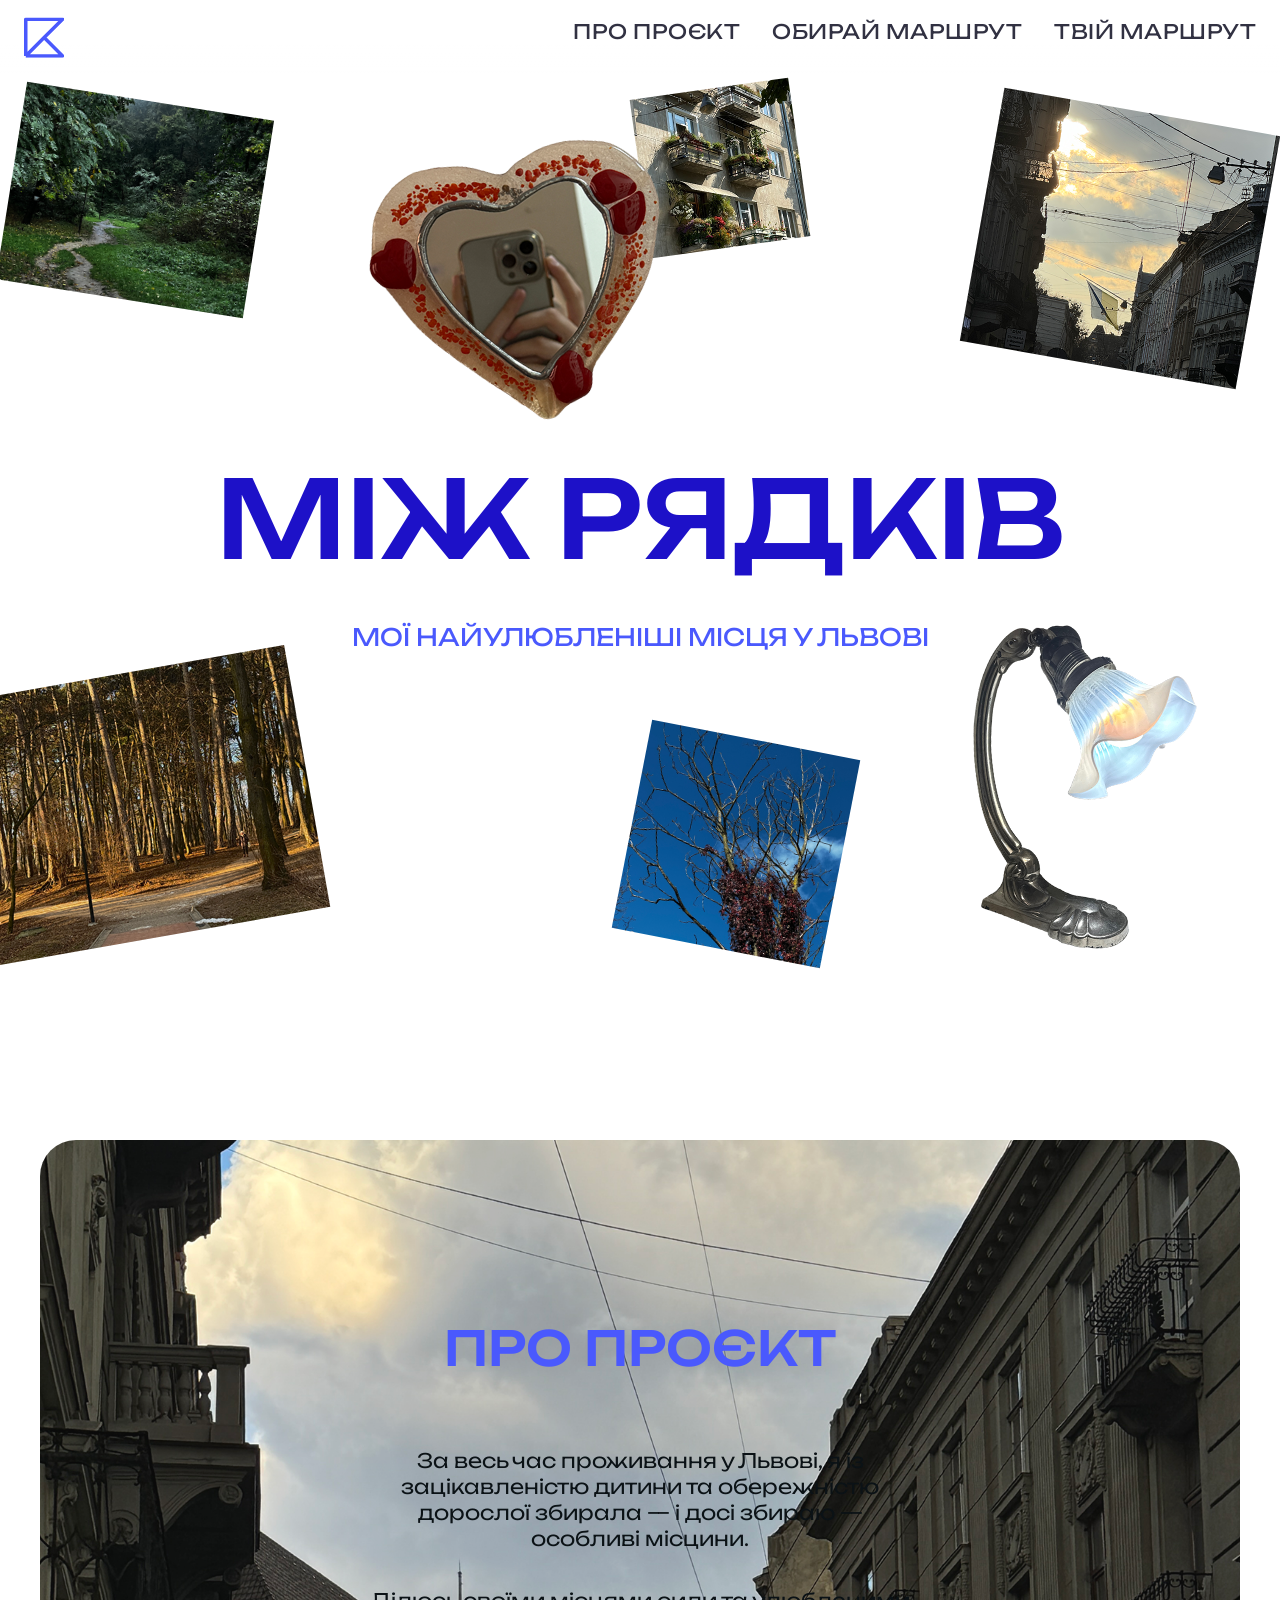
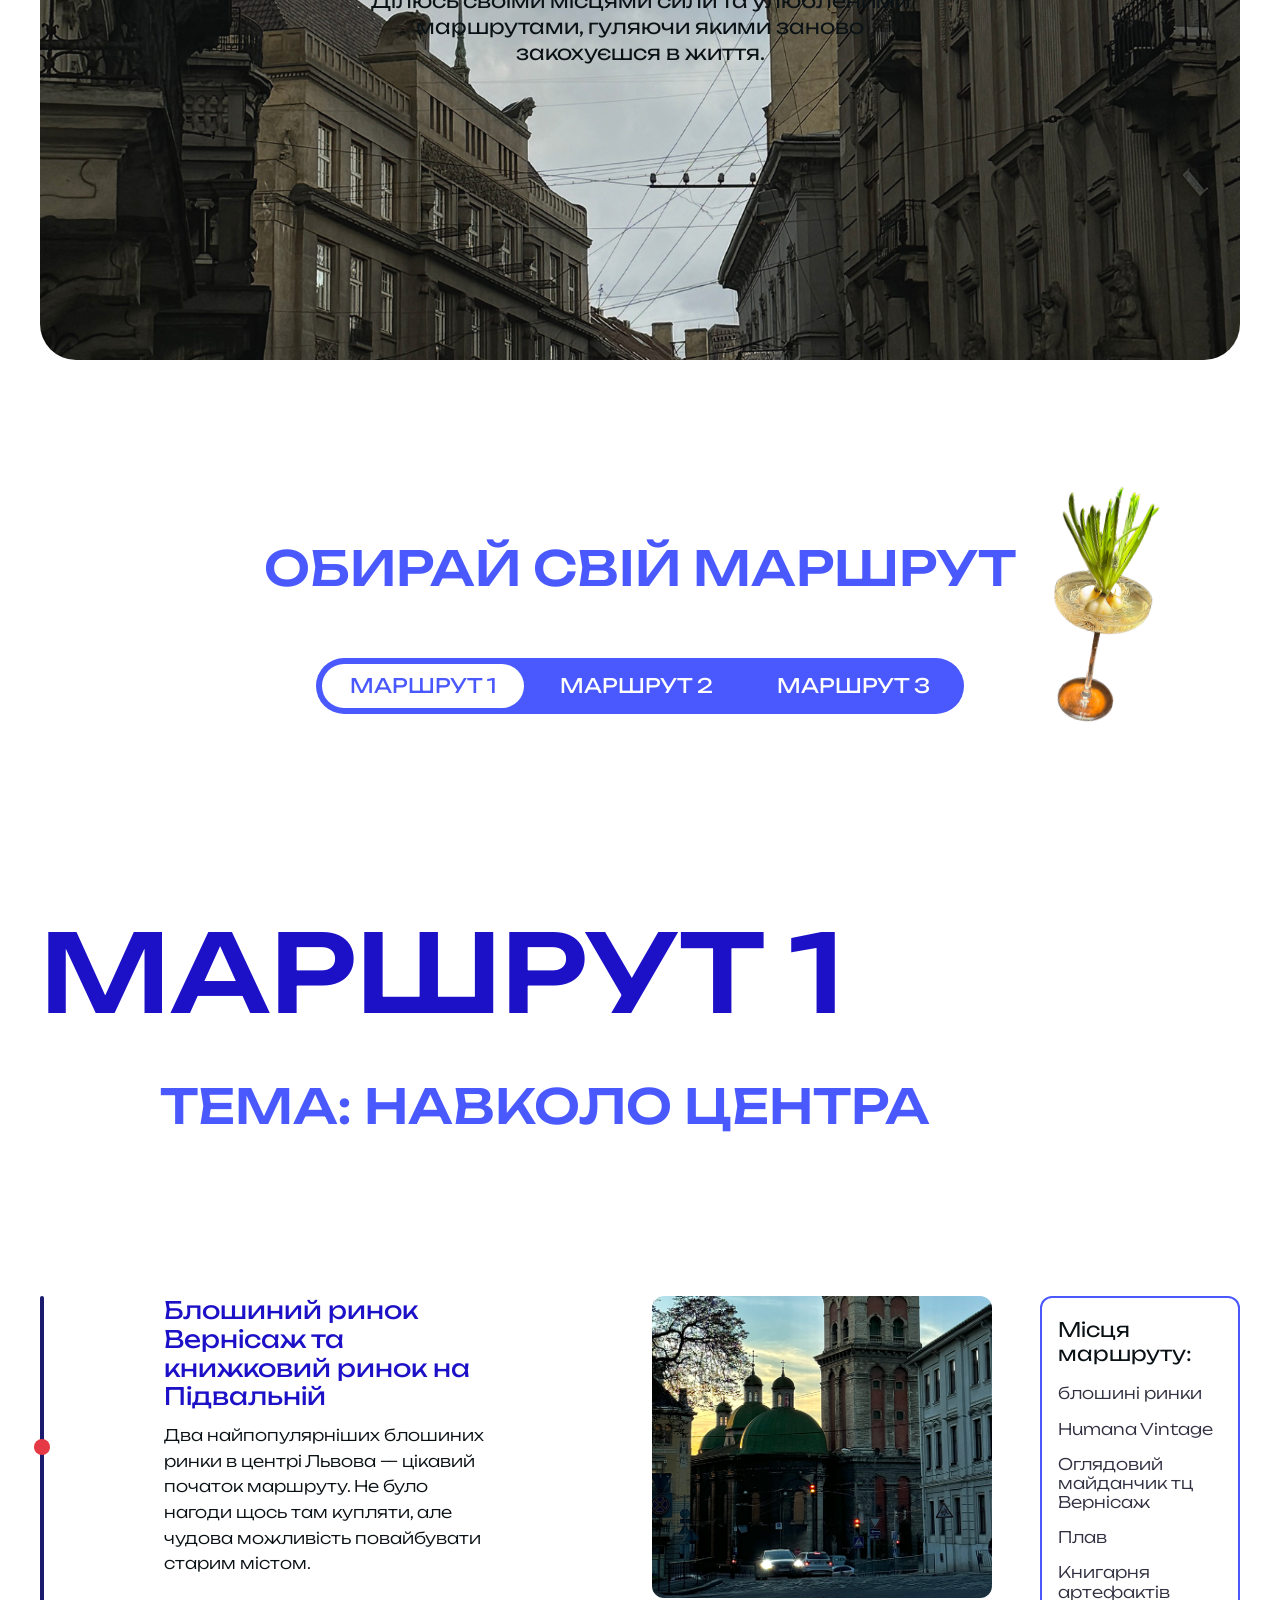
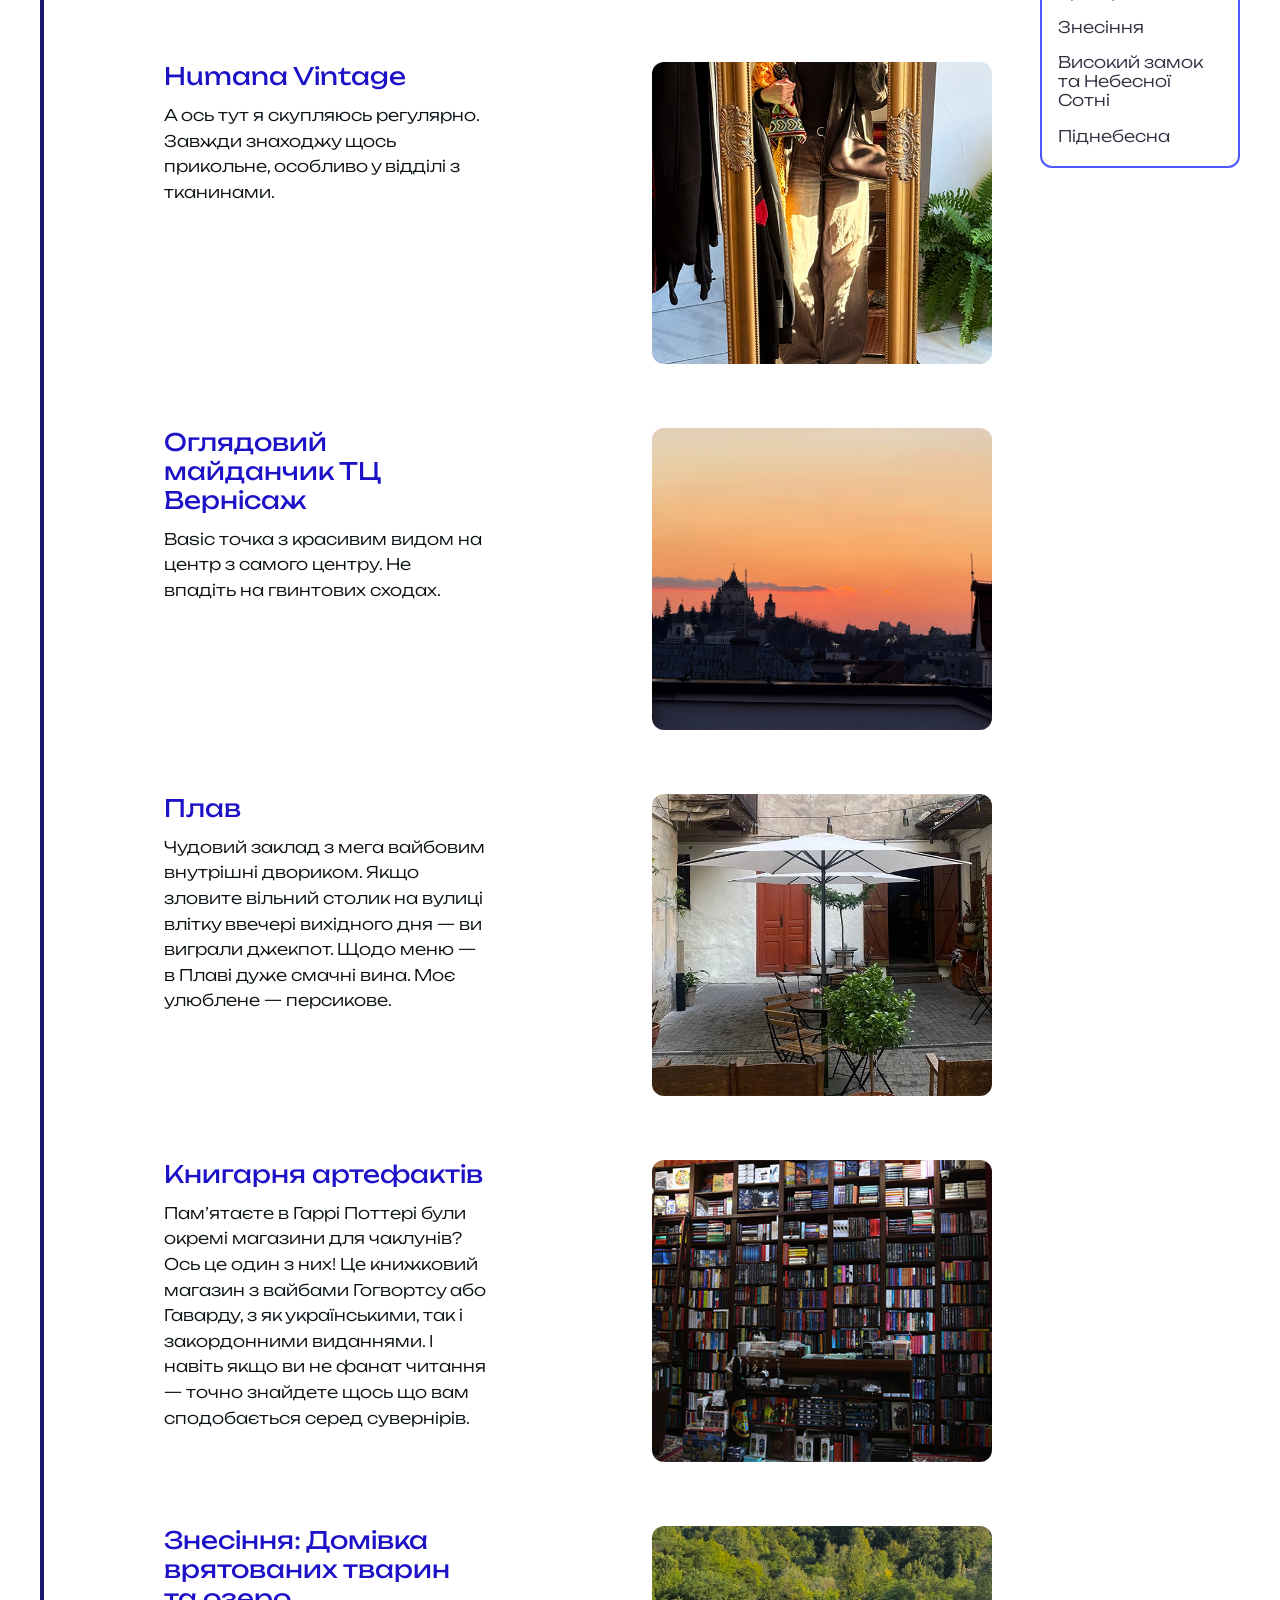
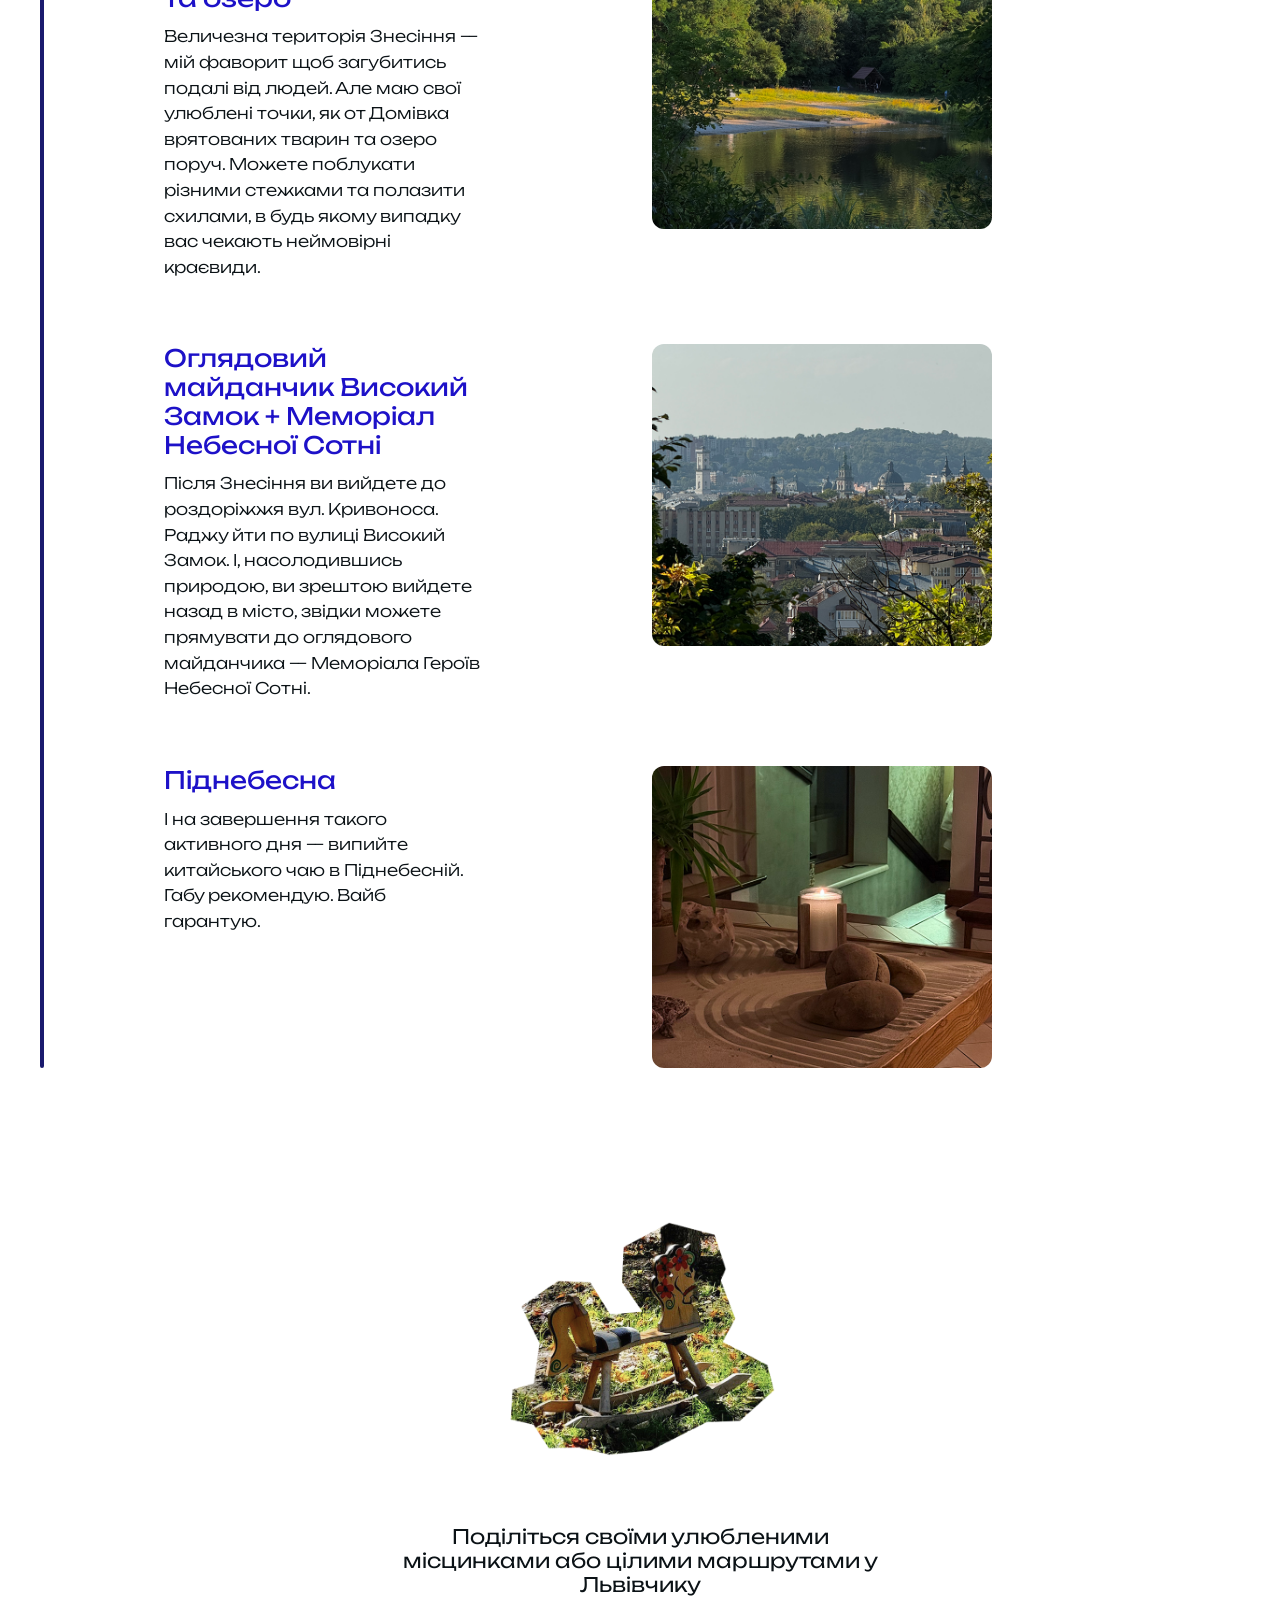
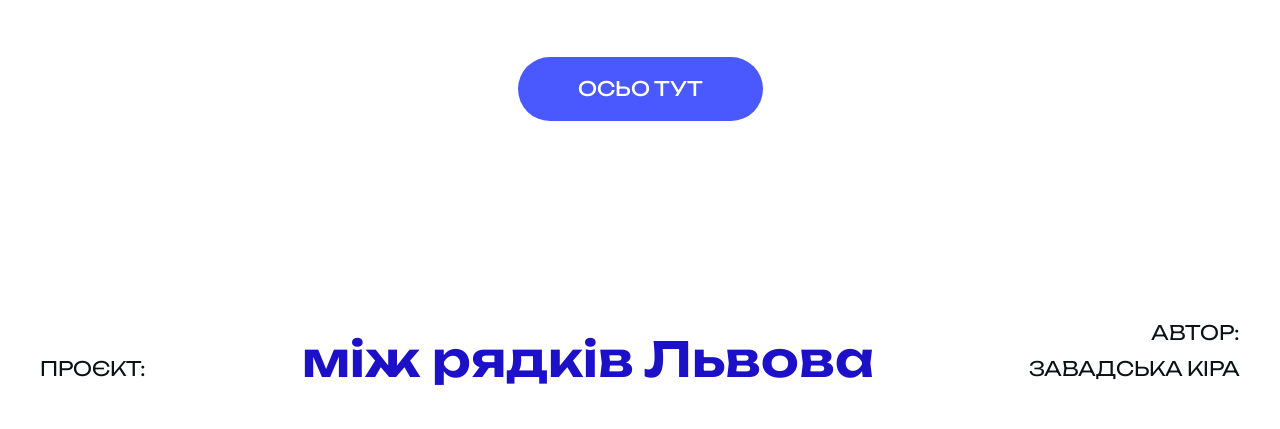
==== commit ba9d0ecc: "almost" ====
--- a/index.html
+++ b/index.html
@@ -19,23 +19,32 @@
     <link rel="stylesheet" href="css/about.css">
     <link rel="stylesheet" href="css/footer.css">
     <link rel="stylesheet" href="css/routs.css">
+    <link rel="stylesheet" href="css/nav.css">
+    <link rel="stylesheet" href="css/burger.css">
 </head>
 
 <body id="top">
-    <header>
-        <div class="inside">
-            <div class="header-row">
-                <div class="logo">
-                    <img src="img/logo.svg" alt="logo">
-                </div>
-                <nav class="menu row">
-                    <a class="nav-link">про проєкт</a>
-                    <a class="nav-link">обирай маршрут</a>
-                    <a class="nav-link">твій маршрут</a>
-                </nav>
+    <nav>
+        <div class="navbar">
+            <a href="#top" class="logo">
+                <img src="img/logo.svg" alt="logo">
+            </a>
+            <div class="navigation">
+                <button class="nav-icon">
+                    <span></span>
+                    <span></span>
+                    <span></span>
+                    <span></span>
+                </button>
+                <ul class="level_1">
+                    <li><a class="nav-link" href="#about">про проєкт</a></li>
+                    <li><a class="nav-link" href="#routes">обирай маршрут</a></li>
+                    <li><a class="nav-link" href="#footer">твій маршрут</a></li>
+                </ul>
             </div>
         </div>
-    </header>
+    </nav>
+
 
     <section class="hero">
         <div class="inside">
@@ -60,15 +69,14 @@
             <div class="about-card">
                 <div class="about-bg"></div>
                 <div class="about-content">
-                    <h2 class="about-title">про проєкт</h2>
-
-                    <p class="about-text">
-                        За весь час проживання тут (у Львові), я із зацікавленістю дитини та
-                        обережністю дорослої збирала — і досі збираю — особливі місцини, де
-                        в потрібний момент можна сховатись, або навпаки, розкрити душу на розхрист.
+                    <h2 class="about-title h2">про проєкт</h2>
+
+                    <p class="about-text h6">
+                        За весь час проживання у Львові, я із зацікавленістю дитини та
+                        обережністю дорослої збирала — і досі збираю — особливі місцини.
                     </p>
 
-                    <p class="about-text">
+                    <p class="about-text h6">
                         Ділюсь своїми місцями сили та улюбленими маршрутами, гуляючи якими заново закохуєшся в життя.
                     </p>
                 </div>
@@ -83,9 +91,9 @@
                 <img src="img/routs_shoes.png" alt="туфельки" class="routes-shoes">
                 <img src="img/routs_coctail.png" alt="коктель" class="routes-coctail">
                 <div class="routes-tabs">
-                    <button class="routes-tab active h6" data-route="1">Маршрут 1</button>
-                    <button class="routes-tab h6" data-route="2">Маршрут 2</button>
-                    <button class="routes-tab h6" data-route="3">Маршрут 3</button>
+                    <button class="routes-tab active h3" data-route="1">Маршрут 1</button>
+                    <button class="routes-tab h3" data-route="2">Маршрут 2</button>
+                    <button class="routes-tab h3" data-route="3">Маршрут 3</button>
                 </div>
             </div>
 
@@ -105,8 +113,11 @@
                     <div class="route-places">
                         <div class="route-place" id="route1-place-1">
                             <div class="route-place-info">
-                                <h4 class="route-place-title h4">Блошиний ринок Вернісаж та книжковий ринок на Підвальній</h4>
-                                <p class="route-place-text">Два найпопулярніших блошиних ринки в центрі Львова — цікавий початок маршруту. Не було нагоди щось там купляти, але чудова можливість повайбувати старим містом.</p>
+                                <h4 class="route-place-title h4">Блошиний ринок Вернісаж та книжковий ринок на
+                                    Підвальній</h4>
+                                <p class="route-place-text">Два найпопулярніших блошиних ринки в центрі Львова — цікавий
+                                    початок маршруту. Не було нагоди щось там купляти, але чудова можливість повайбувати
+                                    старим містом.</p>
                             </div>
                             <img src="img/routs_1.1_shop.png" alt="Блошиний ринок" class="route-place-img">
                         </div>
@@ -114,7 +125,8 @@
                         <div class="route-place" id="route1-place-2">
                             <div class="route-place-info">
                                 <h4 class="route-place-title h4">Humana Vintage</h4>
-                                <p class="route-place-text">А ось тут я скупляюсь регулярно. Завжди знаходжу щось прикольне, особливо у відділі з тканинами.</p>
+                                <p class="route-place-text">А ось тут я скупляюсь регулярно. Завжди знаходжу щось
+                                    прикольне, особливо у відділі з тканинами.</p>
                             </div>
                             <img src="img/routs_1.2_humana.png" alt="Humana Vintage" class="route-place-img">
                         </div>
@@ -122,7 +134,8 @@
                         <div class="route-place" id="route1-place-3">
                             <div class="route-place-info">
                                 <h4 class="route-place-title h4">Оглядовий майданчик ТЦ Вернісаж</h4>
-                                <p class="route-place-text">Basic точка з красивим видом на центр з самого центру. Не впадіть на гвинтових сходах.</p>
+                                <p class="route-place-text">Basic точка з красивим видом на центр з самого центру. Не
+                                    впадіть на гвинтових сходах.</p>
                             </div>
                             <img src="img/routs_1.3_vernisag.png" alt="Оглядовий майданчик" class="route-place-img">
                         </div>
@@ -130,7 +143,9 @@
                         <div class="route-place" id="route1-place-4">
                             <div class="route-place-info">
                                 <h4 class="route-place-title h4">Плав</h4>
-                                <p class="route-place-text">Чудовий заклад з мега вайбовим внутрішні двориком. Якщо зловите вільний столик на вулиці влітку ввечері вихідного дня — ви виграли джекпот. Щодо меню — в Плаві дуже смачні вина. Моє улюблене — персикове.</p>
+                                <p class="route-place-text">Чудовий заклад з мега вайбовим внутрішні двориком. Якщо
+                                    зловите вільний столик на вулиці влітку ввечері вихідного дня — ви виграли джекпот.
+                                    Щодо меню — в Плаві дуже смачні вина. Моє улюблене — персикове.</p>
                             </div>
                             <img src="img/routsa_1.4_plav.png" alt="Плав" class="route-place-img">
                         </div>
@@ -138,7 +153,10 @@
                         <div class="route-place" id="route1-place-5">
                             <div class="route-place-info">
                                 <h4 class="route-place-title h4">Книгарня артефактів</h4>
-                                <p class="route-place-text">Памʼятаєте в Гаррі Поттері були окремі магазини для чаклунів? Ось це один з них! Це книжковий магазин з вайбами Гогвортсу або Гаварду, з як українськими, так і закордонними виданнями. І навіть якщо ви не фанат читання — точно знайдете щось що вам сподобається серед сувернірів.</p>
+                                <p class="route-place-text">Памʼятаєте в Гаррі Поттері були окремі магазини для
+                                    чаклунів? Ось це один з них! Це книжковий магазин з вайбами Гогвортсу або Гаварду, з
+                                    як українськими, так і закордонними виданнями. І навіть якщо ви не фанат читання —
+                                    точно знайдете щось що вам сподобається серед сувернірів.</p>
                             </div>
                             <img src="img/routs_1.5_artefacts.png" alt="Книгарня артефактів" class="route-place-img">
                         </div>
@@ -146,15 +164,22 @@
                         <div class="route-place" id="route1-place-6">
                             <div class="route-place-info">
                                 <h4 class="route-place-title h4">Знесіння: Домівка врятованих тварин та озеро</h4>
-                                <p class="route-place-text">Величезна територія Знесіння — мій фаворит щоб загубитись подалі від людей. Але маю свої улюблені точки, як от Домівка врятованих тварин та озеро поруч. Можете поблукати різними стежками та полазити схилами, в будь якому випадку вас чекають неймовірні краєвиди.</p>
+                                <p class="route-place-text">Величезна територія Знесіння — мій фаворит щоб загубитись
+                                    подалі від людей. Але маю свої улюблені точки, як от Домівка врятованих тварин та
+                                    озеро поруч. Можете поблукати різними стежками та полазити схилами, в будь якому
+                                    випадку вас чекають неймовірні краєвиди.</p>
                             </div>
                             <img src="img/routs_1.6_lake.png" alt="Знесіння" class="route-place-img">
                         </div>
 
                         <div class="route-place" id="route1-place-7">
                             <div class="route-place-info">
-                                <h4 class="route-place-title h4">Оглядовий майданчик Високий Замок + Меморіал Небесної Сотні</h4>
-                                <p class="route-place-text">Після Знесіння ви вийдете до роздоріжжя вул. Кривоноса. Раджу йти по вулиці Високий Замок. І, насолодившись природою, ви зрештою вийдете назад в місто, звідки можете прямувати до оглядового майданчика — Меморіала Героїв Небесної Сотні.</p>
+                                <h4 class="route-place-title h4">Оглядовий майданчик Високий Замок + Меморіал Небесної
+                                    Сотні</h4>
+                                <p class="route-place-text">Після Знесіння ви вийдете до роздоріжжя вул. Кривоноса.
+                                    Раджу йти по вулиці Високий Замок. І, насолодившись природою, ви зрештою вийдете
+                                    назад в місто, звідки можете прямувати до оглядового майданчика — Меморіала Героїв
+                                    Небесної Сотні.</p>
                             </div>
                             <img src="img/routs_1.7_sightseeing.png" alt="Високий замок" class="route-place-img">
                         </div>
@@ -162,7 +187,8 @@
                         <div class="route-place" id="route1-place-8">
                             <div class="route-place-info">
                                 <h4 class="route-place-title h4">Піднебесна</h4>
-                                <p class="route-place-text">І на завершення такого активного дня — випийте китайського чаю в Піднебесній. Габу рекомендую. Вайб гарантую.</p>
+                                <p class="route-place-text">І на завершення такого активного дня — випийте китайського
+                                    чаю в Піднебесній. Габу рекомендую. Вайб гарантую.</p>
                             </div>
                             <img src="img/routs_1.8_pidnebesna.png" alt=".8_pidnebesna" class="route-place-img">
                         </div>
@@ -174,11 +200,13 @@
                         <ul class="route-sidebar-list h5">
                             <li><a href="#route1-place-1" class="route-sidebar-link">блошині ринки</a></li>
                             <li><a href="#route1-place-2" class="route-sidebar-link">Humana Vintage</a></li>
-                            <li><a href="#route1-place-3" class="route-sidebar-link">Оглядовий майданчик тц Вернісаж</a></li>
+                            <li><a href="#route1-place-3" class="route-sidebar-link">Оглядовий майданчик тц Вернісаж</a>
+                            </li>
                             <li><a href="#route1-place-4" class="route-sidebar-link">Плав</a></li>
                             <li><a href="#route1-place-5" class="route-sidebar-link">Книгарня артефактів</a></li>
                             <li><a href="#route1-place-6" class="route-sidebar-link">Знесіння</a></li>
-                            <li><a href="#route1-place-7" class="route-sidebar-link">Високий замок та  Небесної Сотні</a></li>
+                            <li><a href="#route1-place-7" class="route-sidebar-link">Високий замок та Небесної Сотні</a>
+                            </li>
                             <li><a href="#route1-place-8" class="route-sidebar-link">Піднебесна</a></li>
                         </ul>
                     </div>
@@ -191,7 +219,7 @@
 
 
 
-            
+
             <!-- маршрут 2 -->
             <div class="route" id="route-2">
                 <div class="route-intro">
@@ -205,66 +233,83 @@
 
                     <div class="route-places">
 
-                        <div class="route-place" id="route1-place-1">
+                        <div class="route-place" id="route2-place-1">
                             <div class="route-place-info">
                                 <h4 class="route-place-title h4">Львівський муніципальний мистецький центр</h4>
-                                <p class="route-place-text">Починаємо з Муніципального. Там завжди прикольні виставки і безкоштовний вхід. + вони часто проводять лекції, кіноперегляди, замальовки та інші події.</p>
-                            </div>
-                            <img src="img/routs_2.1_muncenter.png" alt="Львівський муніципальний мистецький центр" class="route-place-img">
-                        </div>
-
-                        <div class="route-place" id="route1-place-2">
+                                <p class="route-place-text">Починаємо з Муніципального. Там завжди прикольні виставки і
+                                    безкоштовний вхід. + вони часто проводять лекції, кіноперегляди, замальовки та інші
+                                    події.</p>
+                            </div>
+                            <img src="img/routs_2.1_muncenter.png" alt="Львівський муніципальний мистецький центр"
+                                class="route-place-img">
+                        </div>
+
+                        <div class="route-place" id="route2-place-2">
                             <div class="route-place-info">
                                 <h4 class="route-place-title h4">Кафе Vitalnia</h4>
-                                <p class="route-place-text">Як і в Плаві тут дуже атмосферний внутрішній дворик. Смачна кава і, як не дивно, атмосфера Вітальні.</p>
+                                <p class="route-place-text">Як і в Плаві тут дуже атмосферний внутрішній дворик. Смачна
+                                    кава і, як не дивно, атмосфера Вітальні.</p>
                             </div>
                             <img src="img/routs_2.2_vitalnia.png" alt="Кафе Vitalnia" class="route-place-img">
                         </div>
 
-                        <div class="route-place" id="route1-place-3">
+                        <div class="route-place" id="route2-place-3">
                             <div class="route-place-info">
                                 <h4 class="route-place-title h4">Щось цікаве</h4>
-                                <p class="route-place-text">Улюблений шоурум. Можна залипнути на годину просто розглядаючи все що стоїть на продаж. Ultimate місце для покупки подарунків, вам ще й все красивенько запакують.</p>
+                                <p class="route-place-text">Улюблений шоурум. Можна залипнути на годину просто
+                                    розглядаючи все що стоїть на продаж. Ultimate місце для покупки подарунків, вам ще й
+                                    все красивенько запакують.</p>
                             </div>
                             <img src="img/routs_2.3_showroom.png" alt="Щось цікаве" class="route-place-img">
                         </div>
 
-                        <div class="route-place" id="route1-place-4">
+                        <div class="route-place" id="route2-place-4">
                             <div class="route-place-info">
                                 <h4 class="route-place-title h4">Травень</h4>
-                                <p class="route-place-text">Зайдіть поїсти веганські страви, та відчуйте себе в нефорській творчій тусовці.</p>
+                                <p class="route-place-text">Зайдіть поїсти веганські страви, та відчуйте себе в
+                                    нефорській творчій тусовці.</p>
                             </div>
                             <img src="img/routs_2.4_traven.png" alt="Травень" class="route-place-img">
                         </div>
 
-                        <div class="route-place" id="route1-place-5">
+                        <div class="route-place" id="route2-place-5">
                             <div class="route-place-info">
                                 <h4 class="route-place-title h4">Ветеринарне озеро</h4>
-                                <p class="route-place-text">Поки ви йдете по найкращій (на мою субʼєктивну думку) вулиці Пекарській — зайдіть гляньте на озеро у Ветеринарному уніку. Люблю там посидіти, повайбувати на сонечку разом з качечками.</p>
+                                <p class="route-place-text">Поки ви йдете по найкращій (на мою субʼєктивну думку) вулиці
+                                    Пекарській — зайдіть гляньте на озеро у Ветеринарному уніку. Люблю там посидіти,
+                                    повайбувати на сонечку разом з качечками.</p>
                             </div>
                             <img src="img/routs_2.5_veterenary.png" alt="Ветеринарне озеро" class="route-place-img">
                         </div>
 
-                        <div class="route-place" id="route1-place-6">
+                        <div class="route-place" id="route2-place-6">
                             <div class="route-place-info">
                                 <h4 class="route-place-title h4">Личаківський цвинтар</h4>
-                                <p class="route-place-text">Можна окремо йти на цілий день на тер-рію Личаківського цвинтаря, і все одно все не облазити. Якщо маєте час — залізьте в якусь дальню стару частину, подосліджуйте могили 19-20 століть. Відчула себе археологом коли там була.</p>
+                                <p class="route-place-text">Можна окремо йти на цілий день на тер-рію Личаківського
+                                    цвинтаря, і все одно все не облазити. Якщо маєте час — залізьте в якусь дальню стару
+                                    частину, подосліджуйте могили 19-20 століть. Відчула себе археологом коли там була.
+                                </p>
                             </div>
                             <img src="img/routs_2.6_zwyntar.png" alt="Личаківський цвинтар" class="route-place-img">
                         </div>
 
-                        <div class="route-place" id="route1-place-7">
+                        <div class="route-place" id="route2-place-7">
                             <div class="route-place-info">
                                 <h4 class="route-place-title h4">Личаківський парк + оглядовий майданчик</h4>
-                                <p class="route-place-text">Після цвинтаря йдіть в Личаківський парк. Раджу піти саме провулками, повз меморіал Героїв України і вверх Цетнерівкою. Увійшовши в парк можете пройти його наскрізь і потім завернути вправо, а можете одразу лізти вгору вправо. Трохи пошукавши знайдете заховану кущами панораму на центр. </p>
+                                <p class="route-place-text">Після цвинтаря йдіть в Личаківський парк. Раджу піти саме
+                                    провулками, повз меморіал Героїв України і вверх Цетнерівкою. Увійшовши в парк
+                                    можете пройти його наскрізь і потім завернути вправо, а можете одразу лізти вгору
+                                    вправо. Трохи пошукавши знайдете заховану кущами панораму на центр. </p>
                             </div>
                             <img src="img/routs_2.7_park.png" alt="Личаківський парк" class="route-place-img">
                         </div>
 
-                        <div class="route-place" id="route1-place-8">
+                        <div class="route-place" id="route2-place-8">
                             <div class="route-place-info">
                                 <h4 class="route-place-title h4">АТБ</h4>
-                                <p class="route-place-text">І на завершення такого насиченого дня — йдіть в АТБ на Личаківській. У Львові дуже мало АТБ, і це крає мені серце. Тому зайдіть, кайфаніть, купіть собі булочку, і можете спускатись вниз по Личаківській назад в центр.</p>
+                                <p class="route-place-text">І на завершення такого насиченого дня — йдіть в АТБ на
+                                    Личаківській. У Львові дуже мало АТБ, і це крає мені серце. Тому зайдіть, кайфаніть,
+                                    купіть собі булочку, і можете спускатись вниз по Личаківській назад в центр.</p>
                             </div>
                             <img src="img/routs_2.8_atb.png" alt="АТБ" class="route-place-img">
                         </div>
@@ -275,14 +320,15 @@
                     <div class="route-sidebar">
                         <p class="route-sidebar-title h6">Місця маршруту:</p>
                         <ul class="route-sidebar-list">
-                            <li><a href="#route1-place-1" class="route-sidebar-link">Муніципальний центр</a></li>
-                            <li><a href="#route1-place-2" class="route-sidebar-link">кафе Vitalnia</a></li>
-                            <li><a href="#route1-place-3" class="route-sidebar-link">шоурум Щось цікаве</a></li>
-                            <li><a href="#route1-place-4" class="route-sidebar-link">Травень</a></li>
-                            <li><a href="#route1-place-5" class="route-sidebar-link">Ветеринарне озеро</a></li>
-                            <li><a href="#route1-place-6" class="route-sidebar-link">Личаківський цвинтар</a></li>
-                            <li><a href="#route1-place-7" class="route-sidebar-link">Личаківський парк + оглядовий майданчик</a></li>
-                            <li><a href="#route1-place-8" class="route-sidebar-link">АТБ</a></li>
+                            <li><a href="#route2-place-1" class="route-sidebar-link">Муніципальний центр</a></li>
+                            <li><a href="#route2-place-2" class="route-sidebar-link">кафе Vitalnia</a></li>
+                            <li><a href="#route2-place-3" class="route-sidebar-link">шоурум Щось цікаве</a></li>
+                            <li><a href="#route2-place-4" class="route-sidebar-link">Травень</a></li>
+                            <li><a href="#route2-place-5" class="route-sidebar-link">Ветеринарне озеро</a></li>
+                            <li><a href="#route2-place-6" class="route-sidebar-link">Личаківський цвинтар</a></li>
+                            <li><a href="#route2-place-7" class="route-sidebar-link">Личаківський парк + оглядовий
+                                    майданчик</a></li>
+                            <li><a href="#route2-place-8" class="route-sidebar-link">АТБ</a></li>
                         </ul>
                     </div>
 
@@ -306,66 +352,88 @@
 
                     <div class="route-places">
 
-                        <div class="route-place" id="route1-place-1">
+                        <div class="route-place" id="route3-place-1">
                             <div class="route-place-info">
                                 <h4 class="route-place-title h4">Альтернативна Кава на вул. Левицького</h4>
-                                <p class="route-place-text">Зайдіть візьміть собі кави в Альтеркаві, і можете спокійно рушати по головним мистецьким точкам Львова.</p>
-                            </div>
-                            <img src="img/routs_3.1_cava.png" alt="Альтернативна Кава на вул. Левицького" class="route-place-img">
-                        </div>
-
-                        <div class="route-place" id="route1-place-2">
+                                <p class="route-place-text">Зайдіть візьміть собі кави в Альтеркаві, і можете спокійно
+                                    рушати по головним мистецьким точкам Львова.</p>
+                            </div>
+                            <img src="img/routs_3.1_cava.png" alt="Альтернативна Кава на вул. Левицького"
+                                class="route-place-img">
+                        </div>
+
+                        <div class="route-place" id="route3-place-2">
                             <div class="route-place-info">
                                 <h4 class="route-place-title h4">Я Галерея Пентхаус</h4>
-                                <p class="route-place-text">Кайфові виставки в кайфовій будівлі. Не поспішайте, розглядайте деталі, подумайте про сенси життя.</p>
+                                <p class="route-place-text">Кайфові виставки в кайфовій будівлі. Не поспішайте,
+                                    розглядайте деталі, подумайте про сенси життя.</p>
                             </div>
                             <img src="img/routs_3.2_penthouse.png" alt="Я Галерея Пентхаус" class="route-place-img">
                         </div>
 
-                        <div class="route-place" id="route1-place-3">
+                        <div class="route-place" id="route3-place-3">
                             <div class="route-place-info">
                                 <h4 class="route-place-title h4">Я Галерея</h4>
-                                <p class="route-place-text">Сейм, що і з пентхаусом, гляньте на мистецтво.В ЯГалереї часто проводяться замальовки оголеної натури, раджу хоч раз сходити.</p>
+                                <p class="route-place-text">Сейм, що і з пентхаусом, гляньте на мистецтво.В ЯГалереї
+                                    часто проводяться замальовки оголеної натури, раджу хоч раз сходити.</p>
                             </div>
                             <img src="img/routs_3.3_gallery.png" alt="Я Галерея" class="route-place-img">
                         </div>
 
-                        <div class="route-place" id="route1-place-4">
+                        <div class="route-place" id="route3-place-4">
                             <div class="route-place-info">
                                 <h4 class="route-place-title h4">Мистецька бібліотека</h4>
-                                <p class="route-place-text">ЧЦе вам не звичайна бібліотека, а мистецька. Багато крутезних видань зі всеможливих тем, починаючи з дизайну та традиційного живопису, закінчуючи театром та музикою. Звісно там є й відділи з більш звичною літературою, типу історії, математики, української прохи і поезії.</p>
+                                <p class="route-place-text">ЧЦе вам не звичайна бібліотека, а мистецька. Багато
+                                    крутезних видань зі всеможливих тем, починаючи з дизайну та традиційного живопису,
+                                    закінчуючи театром та музикою. Звісно там є й відділи з більш звичною літературою,
+                                    типу історії, математики, української прохи і поезії.</p>
                             </div>
                             <img src="img/routs_3.4_library.png" alt="Мистецька бібліотека" class="route-place-img">
                         </div>
 
-                        <div class="route-place" id="route1-place-5">
+                        <div class="route-place" id="route3-place-5">
                             <div class="route-place-info">
                                 <h4 class="route-place-title h4">ZAG</h4>
-                                <p class="route-place-text">Відносно нова галерея, виставляє відомих митців. Наприклад зараз була експозиція робіт Тараса Шевченка, а до того були Айвазовський та Марчук. Кожного останнього числа місяця вхід в галерею — безкоштовний. Але готуйтесь до величезних черг.</p>
+                                <p class="route-place-text">Відносно нова галерея, виставляє відомих митців. Наприклад
+                                    зараз була експозиція робіт Тараса Шевченка, а до того були Айвазовський та Марчук.
+                                    Кожного останнього числа місяця вхід в галерею — безкоштовний. Але готуйтесь до
+                                    величезних черг.</p>
                             </div>
                             <img src="img/routs_3.5_zag.png" alt="ZAG" class="route-place-img">
                         </div>
 
-                        <div class="route-place" id="route1-place-6">
+                        <div class="route-place" id="route3-place-6">
                             <div class="route-place-info">
                                 <h4 class="route-place-title h4">Містечко на вул. Вітовського</h4>
-                                <p class="route-place-text">Якщо насолодились високим — час згадати як каша вдома пахне і піти в Містечко. Це бістро з смачною їжею, (звісно, на мою субʼєктивну думку, але не стикалась з протилежною), де можна поїсти чи ненайдешевше у Львові. Але судячи з відгуків на гугл мепс — не беріть чебуреки...</p>
-                            </div>
-                            <img src="img/routs_3.6_mistechko.png" alt="Містечко на вул. Вітовського" class="route-place-img">
-                        </div>
-
-                        <div class="route-place" id="route1-place-7">
+                                <p class="route-place-text">Якщо насолодились високим — час згадати як каша вдома пахне
+                                    і піти в Містечко. Це бістро з смачною їжею, (звісно, на мою субʼєктивну думку, але
+                                    не стикалась з протилежною), де можна поїсти чи ненайдешевше у Львові. Але судячи з
+                                    відгуків на гугл мепс — не беріть чебуреки...</p>
+                            </div>
+                            <img src="img/routs_3.6_mistechko.png" alt="Містечко на вул. Вітовського"
+                                class="route-place-img">
+                        </div>
+
+                        <div class="route-place" id="route3-place-7">
                             <div class="route-place-info">
                                 <h4 class="route-place-title h4">ЛНАМ + галерея ЛНАМ</h4>
-                                <p class="route-place-text">Не згадати про Alma Mater буде злочином, тому можете зайти в галерею на території академії, а також походити навколо корпусів. Якщо у вас є знайомі в академії чи ви просто дуже сміливі — пройдіться корпусами — в середині виставлені роботи студентів різних кафедр ЛНАМ. Або просто прийдіть на день відкритих дверей — не пошкодуєте.</p>
+                                <p class="route-place-text">Не згадати про Alma Mater буде злочином, тому можете зайти в
+                                    галерею на території академії, а також походити навколо корпусів. Якщо у вас є
+                                    знайомі в академії чи ви просто дуже сміливі — пройдіться корпусами — в середині
+                                    виставлені роботи студентів різних кафедр ЛНАМ. Або просто прийдіть на день
+                                    відкритих дверей — не пошкодуєте.</p>
                             </div>
                             <img src="img/routs_3.7_lnaa.png" alt="ЛНАМ + галерея ЛНАМ" class="route-place-img">
                         </div>
 
-                        <div class="route-place" id="route1-place-8">
+                        <div class="route-place" id="route3-place-8">
                             <div class="route-place-info">
                                 <h4 class="route-place-title h4">Три озера на Кримській</h4>
-                                <p class="route-place-text">І на завершення такого мистецького дня — квест — знайдіть 3 озера. Це не важко, і результат того вартує. Вам треба від ЛНАМ піти на вулицю Кримську, пройтись і завернути на перший поворот наліво. Там буду два неймовірних озера. Почильте там, і верніться на знов на Кримську. Йдіть вперед поки не натрапите на третє озеро( воно мій фаворит). Це і буде фініш. </p>
+                                <p class="route-place-text">І на завершення такого мистецького дня — квест — знайдіть 3
+                                    озера. Це не важко, і результат того вартує. Вам треба від ЛНАМ піти на вулицю
+                                    Кримську, пройтись і завернути на перший поворот наліво. Там буду два неймовірних
+                                    озера. Почильте там, і верніться на знов на Кримську. Йдіть вперед поки не натрапите
+                                    на третє озеро( воно мій фаворит). Це і буде фініш. </p>
                             </div>
                             <img src="img/routs_3.8_krymska.png" alt="Три озера на Кримській" class="route-place-img">
                         </div>
@@ -376,14 +444,14 @@
                     <div class="route-sidebar">
                         <p class="route-sidebar-title h6">Місця маршруту:</p>
                         <ul class="route-sidebar-list">
-                            <li><a href="#route1-place-1" class="route-sidebar-link">Альтеркава на Левицького</a></li>
-                            <li><a href="#route1-place-2" class="route-sidebar-link">Я Галерея Пентхаус</a></li>
-                            <li><a href="#route1-place-3" class="route-sidebar-link">Я Галерея</a></li>
-                            <li><a href="#route1-place-4" class="route-sidebar-link">Мистецька бібліотека</a></li>
-                            <li><a href="#route1-place-5" class="route-sidebar-link">ZAG</a></li>
-                            <li><a href="#route1-place-6" class="route-sidebar-link">Містечко на Вітовського</a></li>
-                            <li><a href="#route1-place-7" class="route-sidebar-link">ЛНАМ</a></li>
-                            <li><a href="#route1-place-8" class="route-sidebar-link">Три озера на Кримській</a></li>
+                            <li><a href="#route3-place-1" class="route-sidebar-link">Альтеркава на Левицького</a></li>
+                            <li><a href="#route3-place-2" class="route-sidebar-link">Я Галерея Пентхаус</a></li>
+                            <li><a href="#route3-place-3" class="route-sidebar-link">Я Галерея</a></li>
+                            <li><a href="#route3-place-4" class="route-sidebar-link">Мистецька бібліотека</a></li>
+                            <li><a href="#route3-place-5" class="route-sidebar-link">ZAG</a></li>
+                            <li><a href="#route3-place-6" class="route-sidebar-link">Містечко на Вітовського</a></li>
+                            <li><a href="#route3-place-7" class="route-sidebar-link">ЛНАМ</a></li>
+                            <li><a href="#route3-place-8" class="route-sidebar-link">Три озера на Кримській</a></li>
                         </ul>
                     </div>
 
@@ -392,11 +460,11 @@
 
         </div>
     </section>
-    <footer>
+    <footer id="footer">
         <div class="inside">
             <div class="footer-top">
                 <img src="img/footer-horse.png" alt="horse" class="footer-horse">
-                <p class="footer-text h6">Поділіться своїми улюбленими cozy місцинками або цілими маршрутами у Львівчику
+                <p class="footer-text h6">Поділіться своїми улюбленими місцинками або цілими маршрутами у Львівчику
                 </p>
                 <a href="#" class="footer-btn">Осьо тут</a>
             </div>
@@ -412,6 +480,8 @@
         </div>
     </footer>
     <script src="js/parallax.js"></script>
+    <script src="js/routes.js"></script>
+    <script src="js/nav.js"></script>
 </body>
 
 </html>
--- a/css/style.css
+++ b/css/style.css
@@ -2,7 +2,7 @@
     --main-color: #1D11C8;
     --secondary-color: #4A59FD;
     --btn-color: #FFFDD0;
-    --background-color: #F4F4F4;
+    --background-color: #ffffff;
     --txt-secondary-color: #0B1216;
     --txt-tetriary-color: #313142;
     /* тут розписую всі кольори які в мене є і які належать певним змінним*/
@@ -37,13 +37,10 @@
 }
 
 .h2 {
-  font-family: "Cormorant Garamond", serif;
-  font-optical-sizing: auto;
+  font-size: 3rem;   /* 108 / 16 */
+  line-height: 1.2;
   font-weight: 500;
-  font-style: italic;
   color: var(--secondary-color);
-  font-size: 4rem;      /* 64 / 16 */
-  line-height: 1;
   text-transform: uppercase;
 }
 
@@ -52,6 +49,7 @@
   line-height: 1.2;
   color: var(--secondary-color);
   text-transform: uppercase;
+  font-weight: 400;
 }
 
 .h4 {
@@ -69,7 +67,8 @@
   font-size: 1.25rem;   /* 20 / 16 */
   line-height: 1.2;
   color: var(--txt-secondary-color);
-  text-transform: uppercase;
+  /*text-transform: uppercase;*/
+  font-weight: 350;
 }
 
 
--- a/css/header.css
+++ b/css/header.css
@@ -15,4 +15,5 @@
 header {
   padding-top: 20px;
   padding-bottom: 20px;
-}+}
+
--- a/css/hero.css
+++ b/css/hero.css
@@ -1,5 +1,5 @@
 .hero {
-  padding-top: 20px;
+  padding-top: 80px;
   padding-bottom: 40px;
 }
 
@@ -42,6 +42,7 @@
   right: 440px;
   top: 8px;
   transform: rotate(-8deg);
+  transition-delay: 5s;
 }
 
 /* 3. низ центр */
@@ -83,3 +84,41 @@
   top: 30px;
   transform: rotate(10deg);
 }
+.hero-photo {
+  transition: transform 1s cubic-bezier(0.35, 0.46, 0.45, 0.94), opacity 0.8s ease-in-out;
+}
+
+.hero_lamp.hidden {
+  transform: rotate(4deg) translate(200px, 300px);
+  opacity: 0;
+}
+
+.hero_balcon.hidden {
+  transform: rotate(-8deg) translate(200px, -200px);
+  opacity: 0;
+}
+
+.hero_blue.hidden {
+  transform: rotate(11deg) translate(300px, 100px);
+  opacity: 0;
+}
+
+.hero_forest.hidden {
+  transform: rotate(9deg) translate(-300px, -100px);
+  opacity: 0;
+}
+
+.hero_glass.hidden {
+  transform: rotate(-10deg) translate(-200px, 200px);
+  opacity: 0;
+}
+
+.hero_park.hidden {
+  transform: rotate(-10deg) translate(-300px, 300px);
+  opacity: 0;
+}
+
+.hero_town.hidden {
+  transform: rotate(10deg) translate(300px, -300px);
+  opacity: 0;
+}
--- a/css/about.css
+++ b/css/about.css
@@ -9,11 +9,12 @@
   border-radius: 36px;
   overflow: hidden;
   min-height: 820px;
+  
 }
 
 .about-bg {
   position: absolute;
-  top: -20%;
+  top: -10%;
   left: 0;
   width: 100%;
   height: 170%;
@@ -21,6 +22,7 @@
   background-size: cover;
   background-position: center;
   z-index: 0;
+  opacity: 96%;
 }
 
 /* текст поверх */
@@ -37,20 +39,12 @@
 }
 
 .about-title {
-  font-family: "Cormorant Garamond", serif;
-  font-size: 4.5rem;
-  line-height: 1;
-  font-weight: 400;
-  font-style: italic;
-  text-transform: uppercase;
-  color: var(--secondary-color);
   margin-bottom: 70px;
 }
 
 .about-text {
   font-size: 1.25rem;
-  line-height: 1.15;
-  text-transform: uppercase;
+  line-height: 1.3;
   color: var(--txt-secondary-color);
 }
 
--- a/css/footer.css
+++ b/css/footer.css
@@ -13,28 +13,30 @@
 
 .footer-horse {
   width: 300px;
-  margin-bottom: 40px;
+  margin-bottom: 60px;
 }
 
 
 .footer-btn {
   display: inline-block;
-  background-color: var(--btn-color);
-  color: var(--secondary-color);
+  background-color: var(--secondary-color);
+  color: var(--background-color);
   font-size: 1.25rem;
   text-transform: uppercase;
   text-decoration: none;
   padding: 20px 60px;
   border-radius: 100px;
+  font-weight: 400;
 }
 .footer-bottom {
   display: flex;
-  align-items: center;
+  align-items: flex-end;
   justify-content: space-between;
 }
 
 .footer-label {
   text-transform: uppercase;
+  padding-bottom: 8px;
 }
 
 .footer-title {
@@ -46,6 +48,7 @@
 
 .footer-author {
   text-align: right;
+  padding-bottom: 8px;
 }
 
 .footer-name {
@@ -54,7 +57,7 @@
 }
 
 .footer-text {
-  text-transform: uppercase;
+  /*text-transform: uppercase;*/
   max-width: 500px;
-  margin-bottom: 40px;
+  margin-bottom: 60px;
 }
--- a/css/routs.css
+++ b/css/routs.css
@@ -5,7 +5,7 @@
 
 .routes-header {
     text-align: center;
-    margin-bottom: 180px;
+    margin-bottom: 200px;
     position: relative;
 }
 
@@ -34,6 +34,7 @@
     background-color: var(--secondary-color);
     padding: 6px;
     border-radius: 100px;
+    
 }
 
 .routes-tab {
@@ -45,6 +46,7 @@
     padding: 10px 28px;
     border-radius: 100px;
     transition: background-color 0.3s, color 0.3s;
+    font-size: 1.25rem;
 }
 
 .routes-tab.active {
@@ -75,68 +77,107 @@
   padding-left: 120px;
 }
 
-.route-theme {
-    font-style: italic;
-}
-
 /* основний лейаут */
+
 .route-body {
+    display: flex;
+    flex-direction: row;
+    align-items: flex-start;
+    gap: 0;
+}
+ 
+ 
+/* --- Вертикальна лінія-маркер зліва --- */
+.route-marker {
+    flex-shrink: 0;
+    width: 4px;
+    background: #1A1A6E;
+    align-self: stretch;
+    border-radius: 2px;
+    margin-right: 120px;
     position: relative;
-    display: grid;
-    grid-template-columns: 1fr 200px;    /* fractional unit - частка вільного простору */
-    gap: 40px;
-    align-items: start;
-}
-
-.route-marker {
+}
+ 
+/* Крапка зверху на маркері */
+.route-marker::before {
+    content: '';
     position: absolute;
-    left: -60px;
-    top: 0;
-    width: 40px;
-    height: 20px;
-    background-color: red;
+    top: var(--marker-offset, 0px);
+    left: 50%;
+    transform: translate(-50%, -50%);
+    width: 16px;
+    height: 16px;
+    background: #E63946;
     border-radius: 50%;
-    z-index: 2;
-    transition: top 0.4s ease;
-}
-
+    transition: top 0.3s ease;
+}
+ 
+ 
+/* ===========================
+   ROUTE PLACES
+   flex-direction: column — список карток
+   =========================== */
+ 
 .route-places {
     display: flex;
     flex-direction: column;
-    gap: 80px;
-}
-
+    gap: 64px;
+    flex: 1 1 0;
+    min-width: 0;
+}
+ 
+ 
+/* --- Одна картка місця --- */
 .route-place {
-    display: grid;
-    grid-template-columns: 1fr 1fr;
-    gap: 40px;
-    align-items: start;
-}
-
+    display: flex;
+    flex-direction: row;
+    align-items: flex-start;
+    gap: 20%;
+}
+ 
+.route-place-info {
+    flex: 1 1 0;
+    min-width: 0;
+    max-width: 400px;
+    display: flex;
+    flex-direction: column;
+    gap: 12px;
+}
+ 
 .route-place-title {
-    margin-bottom: 16px;
-}
-
+    color: var(--main-color);
+}
+ 
+.route-place-text {
+    line-height: 1.6;
+}
+ 
 .route-place-img {
-    width: 364px;
-    aspect-ratio: 4 / 3;
+    flex-shrink: 0;
+    width: 340px;
     object-fit: cover;
     border-radius: 12px;
 }
-
+ 
 .route-sidebar {
+    flex-shrink: 0;
+    width: 200px;
+    margin-left: 48px;
     position: sticky;
-    top: 100px;
-    border: 1px solid var(--secondary-color);
-    border-radius: 16px;
-    padding: 20px;
-}
+    top: 84px;
+    align-self: flex-start;
+ 
+    border: 2px solid var(--secondary-color);
+    padding: 20px 16px;
+    border-radius: 12px;
+}
+ 
 
 .route-sidebar-title {
     margin-bottom: 18px;
     color: var(--txt-secondary-color);
 }
-
+ 
 .route-sidebar-list {
     list-style: none;
     display: flex;
@@ -152,3 +193,21 @@
 .route-sidebar-link:hover {
     opacity: 0.6;
 }
+[id^="route"] {
+    scroll-margin-top: 30vh;
+}
+
+.routes-shoes,
+.routes-coctail {
+  transition: transform 0.8s cubic-bezier(0.25, 0.46, 0.45, 0.94), opacity 0.8s ease;
+}
+
+.routes-shoes.hidden {
+  transform: translate(-200px, -100px);
+  opacity: 0;
+}
+
+.routes-coctail.hidden {
+  transform: translate(200px, 100px);
+  opacity: 0;
+}
--- a/css/nav.css
+++ b/css/nav.css
@@ -0,0 +1,187 @@
+nav {
+    background: linear-gradient(to bottom, 
+     var(--background-color) 60%, 
+     rgba(255, 255, 255, 0) 100%);  /* linear-gradient(to bottom, rgba(255, 255, 255, 0.9), rgba(255, 255, 255, 0));  */
+    background-repeat: no-repeat;
+    background-position: bottom;
+    position: fixed;
+    top: 0;
+    left: 0;
+    width: 100%;
+    z-index: 95;
+}
+
+nav.topfixed {
+    background: linear-gradient(to bottom, 
+    var(--background-color) 60%, 
+    rgba(255, 255, 255, 0) 100%);
+    position: fixed;
+    
+}
+
+nav.topfixed::before {
+    transform: none;
+}
+
+.navbar {
+    display: flex;
+    justify-content: space-between;     /* Схема вирівнювання лого та меню (desktop) по основній осі (main axis) */
+    align-items: center;                /* Схема вирівнювання лого та меню (desktop) по додатковій осі (cross axis) */
+    margin-left: auto;                  /* Центрування блоку всередині nav по-горизонталі */
+    margin-right: auto;                 /* Центрування блоку всередині nav по-горизонталі */
+    max-width: var(--max-width);        /* Ширина .nav-inside не більше 1280px */
+    padding: 12px 24px;        /* Внутрішні відступи */
+    position: relative;
+    transition: all .3s ease-in-out;
+}
+
+.topfixed .navbar {
+    justify-content: space-between;
+    padding-top: 12px;      /* Внутрішні відступи після прокрутки */
+    padding-bottom: 12px;   /* Внутрішні відступи після прокрутки */
+    transform: scale(0.9);
+}
+
+.logo {
+    display: flex;
+    width: var(--logo-width);
+    line-height: .7;
+    transform: scale(1.3);
+    transform-origin: left center;
+    align-items: center;    /* Вирівнювання по додатковій осі */
+    transition: all .3s ease-in-out;
+    text-decoration: none;
+}
+
+.logo img {
+    max-width: 50%;
+    height: auto;
+}
+
+.logo:hover {
+    text-decoration: none;
+}
+
+.topfixed .logo {
+    transform: scale(1);
+    opacity: 1;
+    display: flex;
+}
+
+.logo img {
+    margin-right: 15px;
+}
+
+.logo span {
+    color: var(--logo-color-1);
+    font-size: .8rem; /* 0.85 * font-size body */
+    line-height: 1.4;
+    letter-spacing: .035em;
+    font-weight: 600;
+    text-transform: uppercase;
+    max-width: 80px;
+}
+
+nav .navbar {
+    overflow: visible;
+}
+
+.nav-icon {
+    display: none;
+    z-index: 99;
+}
+
+.navigation a {
+    display: block;
+    color: var(--txt-tetriary-color);  /* Основний колір меню */
+    font-size: 1.25rem;           /* Розмір тексту меню */
+    font-weight: 400;           /* Накреслення тексту меню */
+    letter-spacing: .025em;
+    padding: 8px 0 18px;
+    margin-left: 32px;
+    text-decoration: none;
+    position: relative;
+    transition: all .3s ease;
+}
+
+.navigation a:hover {
+    color: var(--secondary-color); /* Основний колір меню (hover) */
+}
+
+.topfixed .navigation a {
+    color: var(--txt-tetriary-color); /* Колір меню після прокрутки */
+    
+}
+
+.topfixed .navigation a:hover {
+    color: var(--secondary-color); /* Колір меню (hover) після прокрутки */
+}
+
+.navigation ul {
+    list-style: none;
+    display: flex;
+    justify-content: flex-end;
+}
+
+.navigation li {
+    display: inline-block;
+    vertical-align: middle;
+}
+
+a:hover, a:focus, a:active {
+    text-decoration: none;
+}
+
+.overlay {
+    background-color: #333;
+    opacity:.3;
+    position: absolute;
+    left:0; top:0;
+    width:100dvw;
+    height:100dvh;
+}
+
+@media screen and (max-width: 767px) {
+
+    .navbar {
+        justify-content: space-between;
+    }
+
+    .navigation ul {
+        background-color: var(--bg-nav-2);
+        display: flex;
+        flex-direction: column;
+        visibility: visible;
+        justify-content: flex-start;
+        align-items: flex-start;
+        width: 70vw; /* 70% from Viewport width */
+        height: 100dvh; /* 100% Dynamic viewport height */
+        position: absolute;
+        right: 0;
+        top: 0;
+        padding-top: 80px;
+        transform: translateY(-100%);
+        transition: transform .35s ease;
+    }
+
+    .open .navigation ul {
+        transform: translateY(0);
+    }
+
+    .open ul li {
+        /* display: block; */
+        width: 100%;
+        border-bottom: 1px solid #444;
+        margin-left: 0;
+    }
+
+    .open ul a {
+        color: var(--nav-color-3);  /* Основний колір мобільного меню */
+        padding-top: 12px;
+        padding-bottom: 12px;
+    }
+
+    .open ul a:hover {
+        color: var(--nav-color-4);  /* Основний колір мобільного меню (hover) */
+    }
+}
--- a/css/burger.css
+++ b/css/burger.css
@@ -0,0 +1,90 @@
+.nav-icon {
+  background: transparent;
+  border: none;
+  outline: none;
+  display: none;
+  visibility: hidden;
+  width: var(--brg-width);   /* Ширина бургера */
+  height: var(--brg-height); /* Висота бургера */
+  position: relative;
+}
+
+.nav-icon span {
+  background-color: var(--nav-color-1);
+  display: block;
+  position: absolute;
+  left:0;
+  width: 100%;
+  height: var(--brg-weight);
+}
+
+.topfixed .nav-icon span {
+  background-color: var(--brg-color-1);
+}
+
+.nav-icon span {
+  opacity: 1;
+  left: 0;
+  -webkit-transform: rotate(0deg);
+  -moz-transform: rotate(0deg);
+  -o-transform: rotate(0deg);
+  transform: rotate(0deg);
+  -webkit-transition: .25s cubic-bezier(.47,.02,.53,.92);
+  -moz-transition: .25s cubic-bezier(.47,.02,.53,.92);
+  -o-transition: .25s cubic-bezier(.47,.02,.53,.92);
+  transition: .25s cubic-bezier(.47,.02,.53,.92);
+}
+
+.nav-icon.open span {
+  background: #fff;
+}
+
+.nav-icon span:nth-child(1) {
+  top: 0;
+}
+
+.nav-icon span:nth-child(2),
+.nav-icon span:nth-child(3) {
+  top: calc(50% - (var(--brg-weight)/2));
+  width: 100%;
+  right:0;
+  left:auto;
+}
+
+.nav-icon span:nth-child(4) {
+  bottom: 0;
+  width: 100%;
+}
+
+.nav-icon.open span:nth-child(1) {
+  bottom: 0;
+  width: 0;
+  left: 50%;
+}
+
+.nav-icon.open span:nth-child(2) {
+  -webkit-transform: rotate(45deg);
+  -moz-transform: rotate(45deg);
+  -o-transform: rotate(45deg);
+  transform: rotate(45deg);
+}
+
+.nav-icon.open span:nth-child(3) {
+  -webkit-transform: rotate(-45deg);
+  -moz-transform: rotate(-45deg);
+  -o-transform: rotate(-45deg);
+  transform: rotate(-45deg);
+}
+
+.nav-icon.open span:nth-child(4) {
+  bottom: 0;
+  width: 0;
+  left: 50%;
+}
+
+@media screen and (max-width: 767px) {
+  .nav-icon {
+      display:block;
+      visibility: visible;
+  }
+}
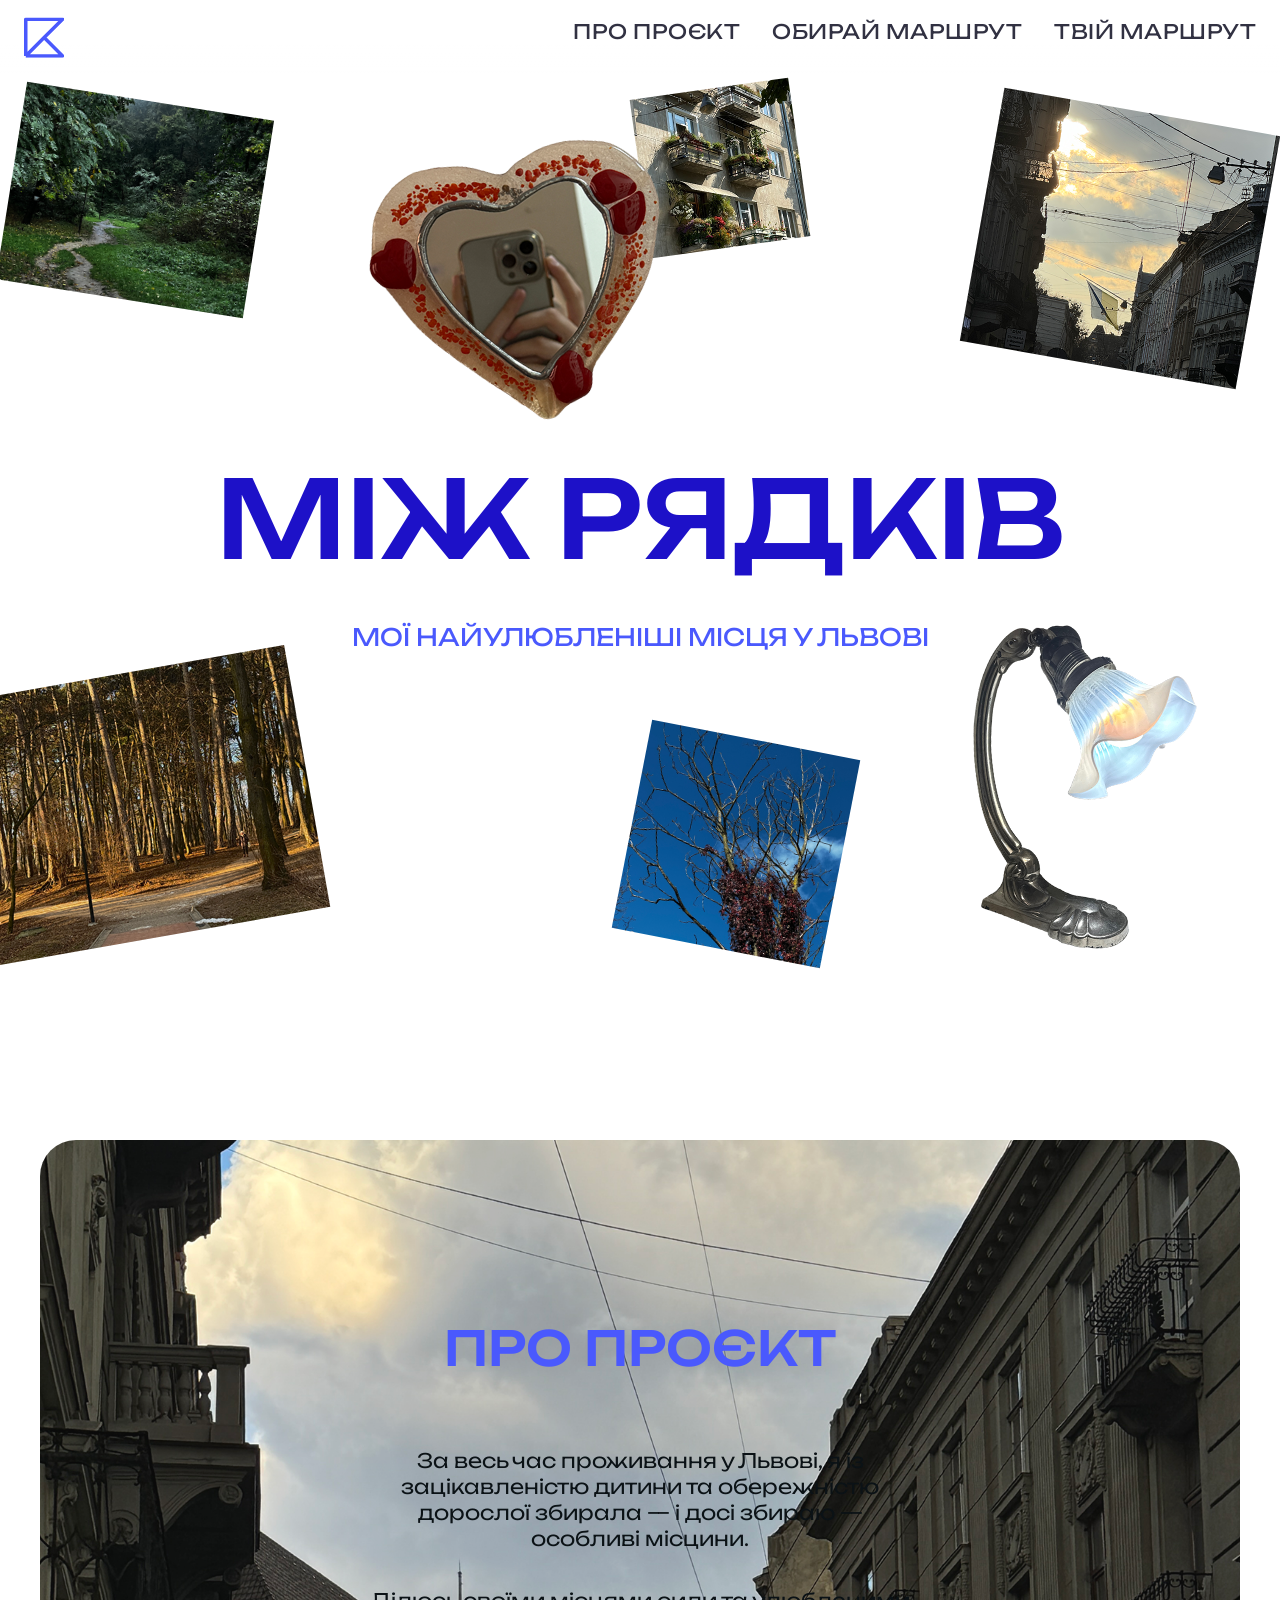
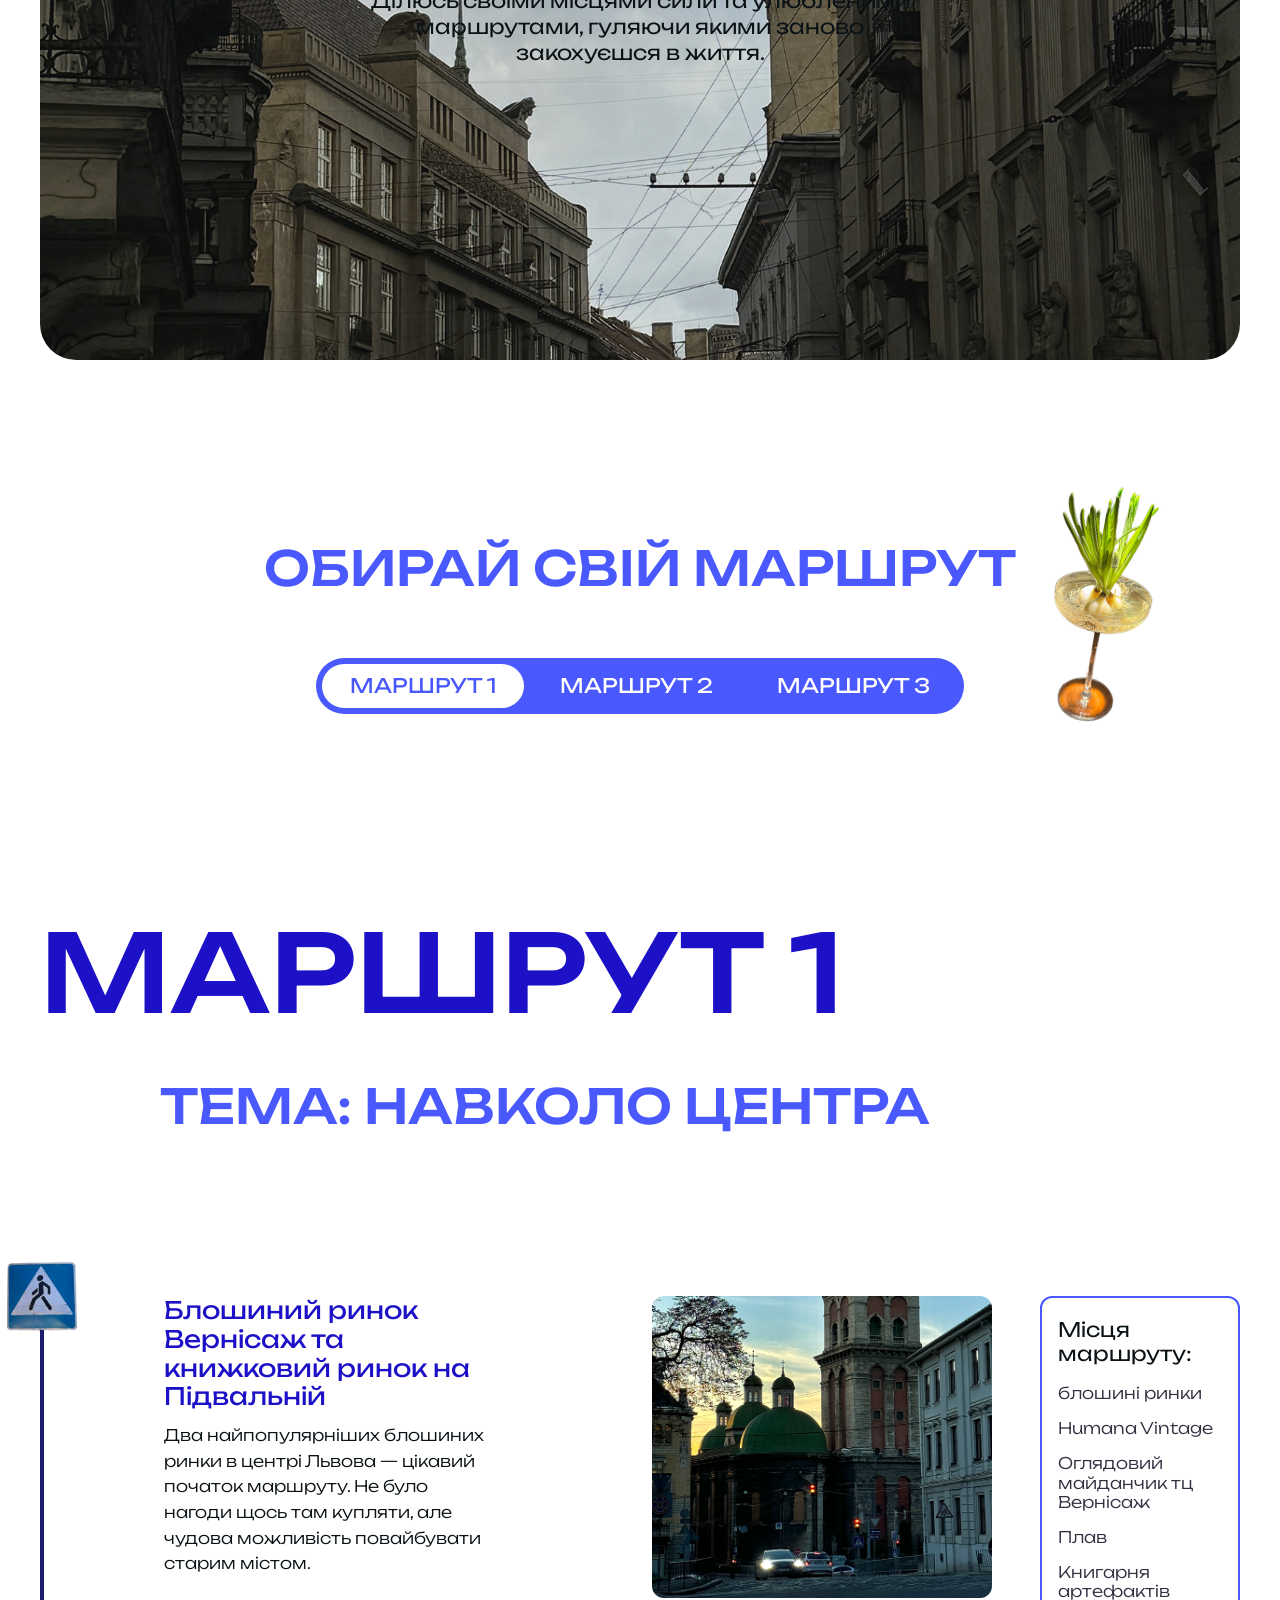
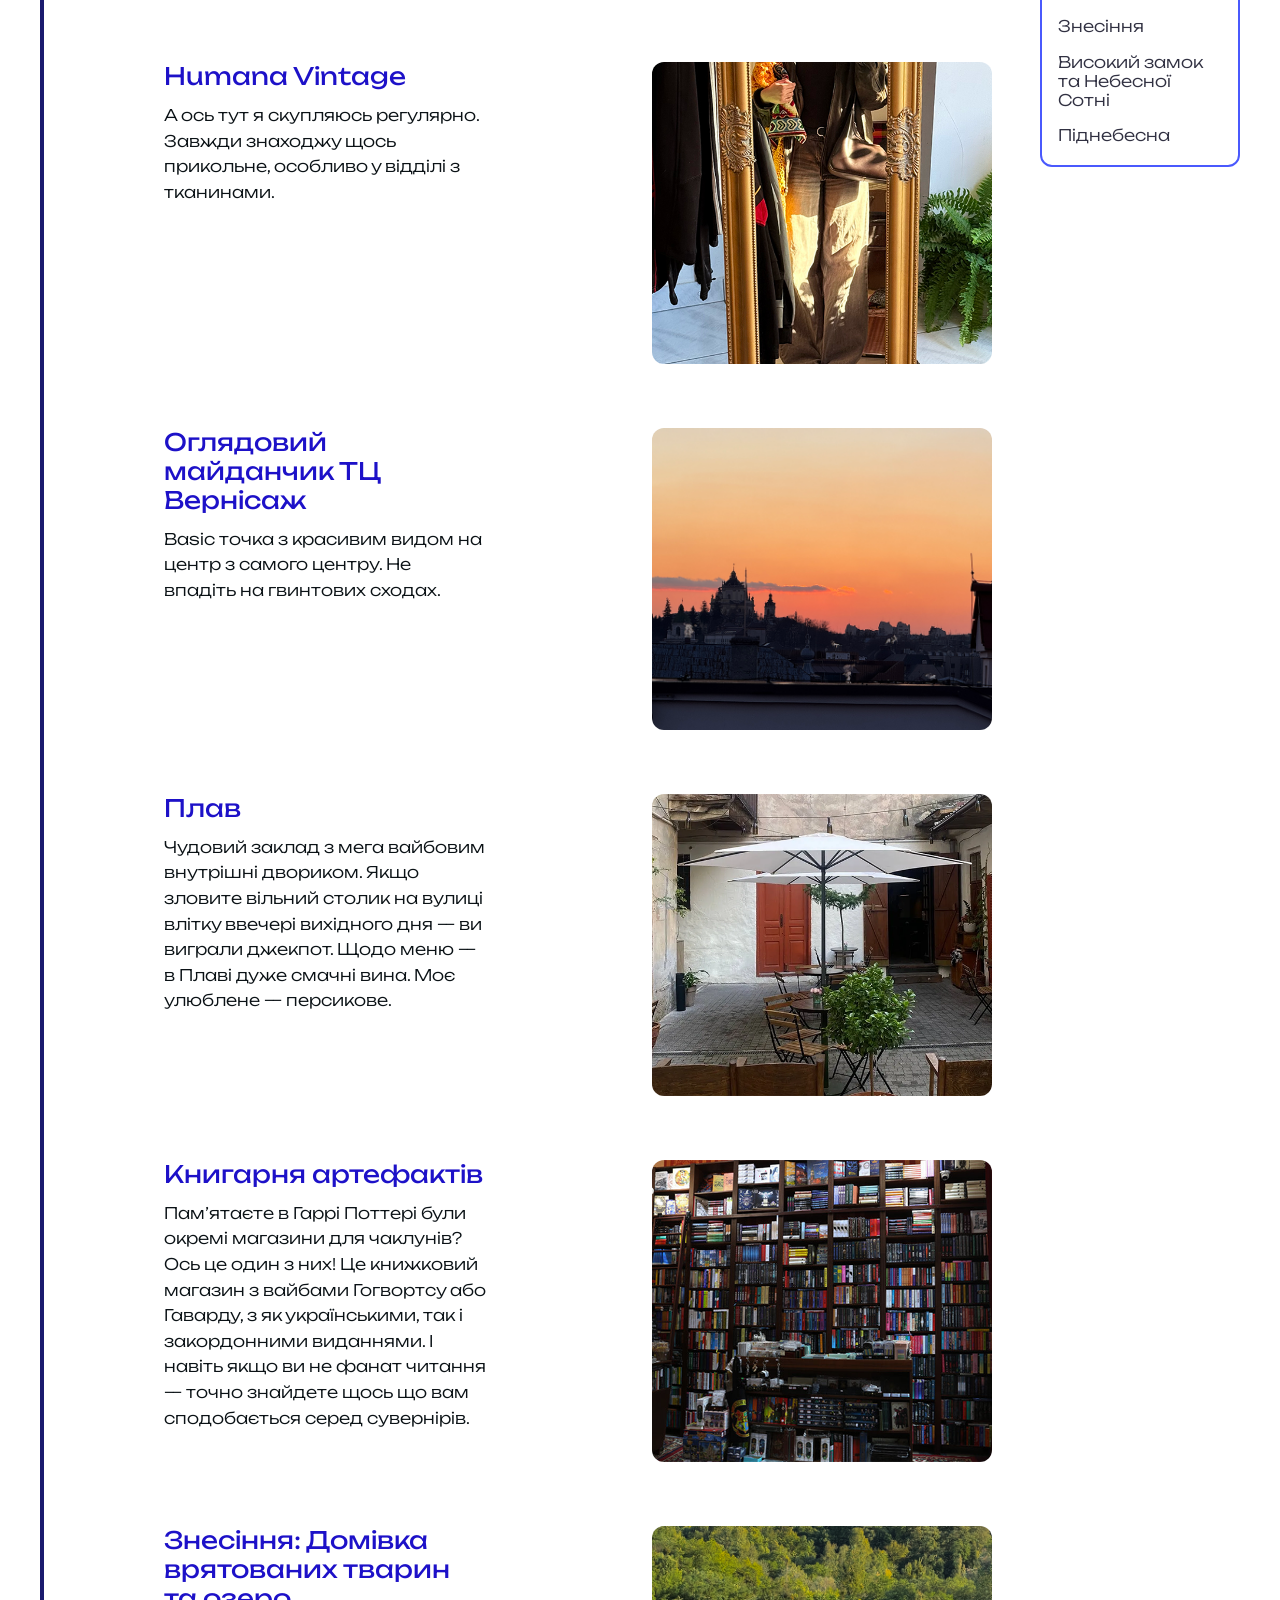
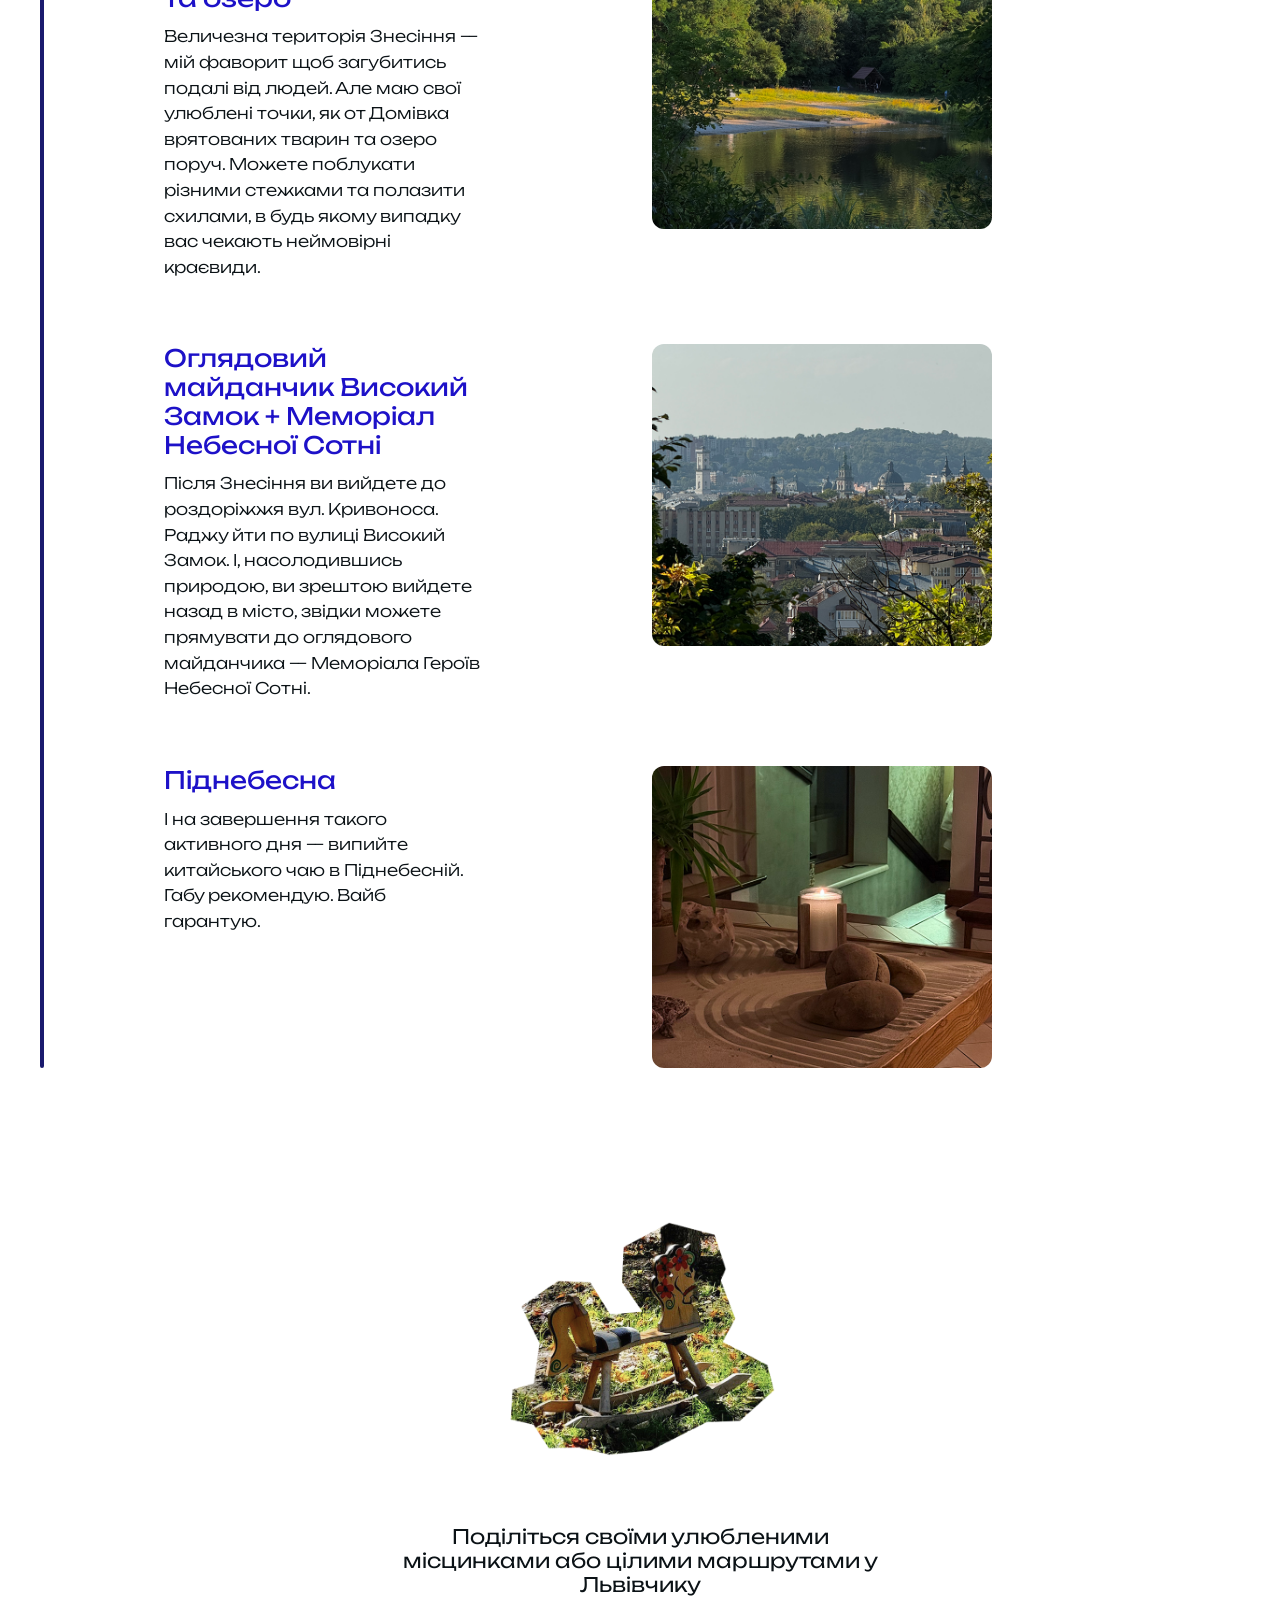
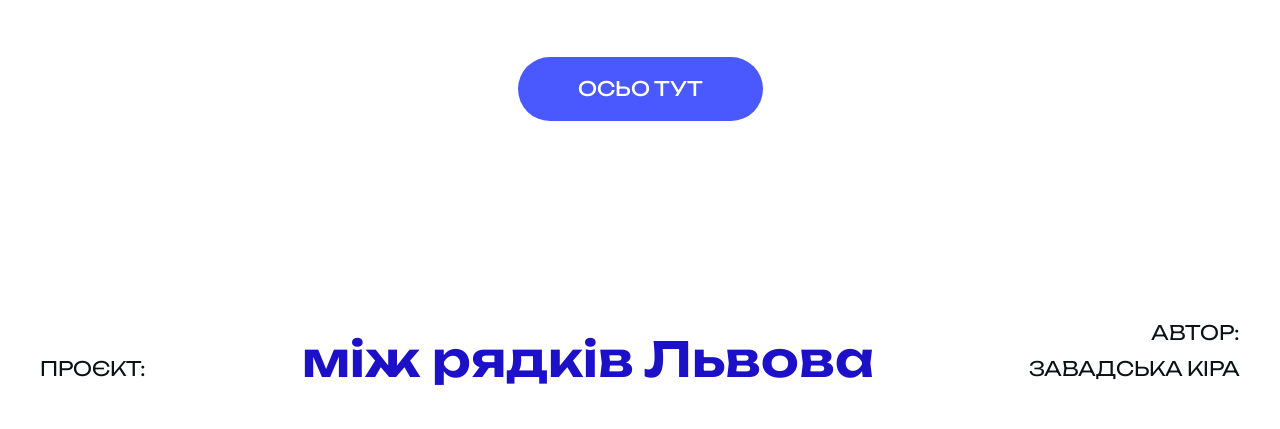
==== commit eff3f193: "done" ====
--- a/index.html
+++ b/index.html
@@ -14,7 +14,6 @@
     <link rel="stylesheet" href="css/normalize.css">
     <link rel="stylesheet" href="css/layout.css">
     <link rel="stylesheet" href="css/style.css">
-    <link rel="stylesheet" href="css/header.css">
     <link rel="stylesheet" href="css/hero.css">
     <link rel="stylesheet" href="css/about.css">
     <link rel="stylesheet" href="css/footer.css">
@@ -108,7 +107,9 @@
 
                 <div class="route-body">
 
-                    <div class="route-marker"></div>
+                    <div class="route-marker">
+                        <img src="img/routs_sign.PNG" alt="marker" class="route-marker-sign">
+                    </div>
 
                     <div class="route-places">
                         <div class="route-place" id="route1-place-1">
@@ -229,7 +230,9 @@
 
                 <div class="route-body">
 
-                    <div class="route-marker"></div>
+                    <div class="route-marker">
+                        <img src="img/routs_sign.PNG" alt="marker" class="route-marker-sign">
+                    </div>
 
                     <div class="route-places">
 
@@ -348,7 +351,9 @@
 
                 <div class="route-body">
 
-                    <div class="route-marker"></div>
+                    <div class="route-marker">
+                        <img src="img/routs_sign.PNG" alt="marker" class="route-marker-sign">
+                    </div>
 
                     <div class="route-places">
 
@@ -480,7 +485,7 @@
         </div>
     </footer>
     <script src="js/parallax.js"></script>
-    <script src="js/routes.js"></script>
+    <script src="js/routs.js"></script>
     <script src="js/nav.js"></script>
 </body>
 
--- a/css/style.css
+++ b/css/style.css
@@ -12,6 +12,11 @@
     /* відступи для телефона*/
     --max-width: 1440px;
     /* всі відступи (обмеження далі якого не розширюється)*/
+    --brg-width: 28px;
+    --brg-height: 20px;
+    --brg-weight: 2px;
+    --nav-color-1: #0B1216;
+    --brg-color-1: #0B1216;
 
 }
 
--- a/css/hero.css
+++ b/css/hero.css
@@ -18,6 +18,7 @@
   z-index: 3;
   width: 100%;
 }
+
 .hero-content .h1 {
   margin-bottom: 44px;
 }
@@ -84,6 +85,7 @@
   top: 30px;
   transform: rotate(10deg);
 }
+
 .hero-photo {
   transition: transform 1s cubic-bezier(0.35, 0.46, 0.45, 0.94), opacity 0.8s ease-in-out;
 }
@@ -121,4 +123,146 @@
 .hero_town.hidden {
   transform: rotate(10deg) translate(300px, -300px);
   opacity: 0;
+}
+
+@media screen and (max-width: 767px) {
+
+    html, body {
+        overflow-x: hidden;
+        max-width: 100%;
+    }
+
+    .hero {
+        padding-top: 60px;
+        padding-bottom: 0;
+    }
+
+    .hero .inside {
+        max-width: 100% !important;
+        padding-left: 0 !important;
+        padding-right: 0 !important;
+        margin-left: 0 !important;
+        margin-right: 0 !important;
+    }
+
+    .hero-scene {
+        width: 100%;
+        min-height: 900px;
+    }
+
+    .hero-content {
+        left: 50%;
+        top: 280px;
+        transform: translateX(-50%);
+        text-align: center;
+        width: 100%;
+        padding: 0 16px;
+        z-index: 3;
+    }
+
+    .hero-content .h1 {
+        font-size: 4rem;
+        line-height: 1;
+        margin-bottom: 20px;
+    }
+
+    .hero-content .h3 {
+        font-size: 0.9rem;
+        max-width: 260px;
+        margin: 0 auto;
+    }
+
+    .hero_forest {
+        width: 130px;
+        left: -35px;
+        top: 10px;
+        transform: rotate(9deg);
+    }
+
+    .hero_balcon {
+        width: 90px;
+        right: 85px;
+        left: auto;
+        top: -2px;
+        transform: rotate(2deg);
+        transition-delay: 0s;
+    }
+
+    .hero_glass {
+        width: 140px;
+        left: 10px;
+        top: 170px;
+        bottom: auto;
+        transform: rotate(-10deg);
+        z-index: 1;
+    }
+
+    .hero_town {
+        width: 160px;
+        right: -40px;
+        left: auto;
+        top: 160px;
+        transform: rotate(-15deg);
+        z-index: 1;
+    }
+
+    .hero_park {
+        width: 190px;
+        left: -40px;
+        top: 520px;
+        bottom: auto;
+        transform: rotate(-7deg);
+    }
+
+    .hero_blue {
+        width: 90px;
+        left: 55%;
+        top: 690px;
+        bottom: auto;
+        transform: translateX(-50%) rotate(11deg);
+    }
+
+    .hero_lamp {
+        width: 150px;
+        right: 20px;
+        left: auto;
+        top: 460px;
+        bottom: auto;
+        transform: rotate(1deg);
+    }
+
+    .hero_lamp.hidden {
+        transform: rotate(4deg) translate(120px, 150px);
+        opacity: 0;
+    }
+
+    .hero_balcon.hidden {
+        transform: rotate(-8deg) translate(120px, -120px);
+        opacity: 0;
+    }
+
+    .hero_blue.hidden {
+        transform: translateX(-50%) rotate(11deg) translate(0px, 150px);
+        opacity: 0;
+    }
+
+    .hero_forest.hidden {
+        transform: rotate(9deg) translate(-150px, -80px);
+        opacity: 0;
+    }
+
+    .hero_glass.hidden {
+        transform: rotate(-10deg) translate(-120px, 100px);
+        opacity: 0;
+    }
+
+    .hero_park.hidden {
+        transform: rotate(-10deg) translate(-150px, 150px);
+        opacity: 0;
+    }
+
+    .hero_town.hidden {
+        transform: rotate(10deg) translate(150px, -150px);
+        opacity: 0;
+    }
 }
--- a/css/about.css
+++ b/css/about.css
@@ -9,7 +9,7 @@
   border-radius: 36px;
   overflow: hidden;
   min-height: 820px;
-  
+
 }
 
 .about-bg {
@@ -48,6 +48,51 @@
   color: var(--txt-secondary-color);
 }
 
-.about-text + .about-text {
+.about-text+.about-text {
   margin-top: 36px;
 }
+
+[id^="about"] {
+    scroll-margin-top: -10vh;
+}
+
+
+@media screen and (max-width: 767px) {
+
+  .about {
+    padding-top: 60px;
+    padding-bottom: 60px;
+  }
+
+  .about-card {
+    border-radius: 24px;
+    min-height: unset;
+  }
+
+  .about-content {
+    padding-top: 100px;
+    padding-left: 24px;
+    padding-right: 24px;
+    padding-bottom: 48px;
+    max-width: 100%;
+  }
+
+  .about-title {
+    margin-bottom: 40px;
+    font-size: 2rem;
+    word-break: break-word;
+    max-width: 200px;
+    margin-left: auto;
+    margin-right: auto;
+
+  }
+
+  .about-text {
+    font-size: 1rem;
+    line-height: 1.4;
+  }
+
+  .about-text+.about-text {
+    margin-top: 24px;
+  }
+}
--- a/css/footer.css
+++ b/css/footer.css
@@ -14,6 +14,12 @@
 .footer-horse {
   width: 300px;
   margin-bottom: 60px;
+  transition: transform 0.8s cubic-bezier(0.25, 0.46, 0.45, 0.94), opacity 0.8s ease;
+}
+
+.footer-horse.horse-hidden {
+    transform: translate(-200px, -100px);
+    opacity: 0;
 }
 
 
@@ -28,6 +34,7 @@
   border-radius: 100px;
   font-weight: 400;
 }
+
 .footer-bottom {
   display: flex;
   align-items: flex-end;
@@ -60,4 +67,58 @@
   /*text-transform: uppercase;*/
   max-width: 500px;
   margin-bottom: 60px;
+}
+
+@media screen and (max-width: 767px) {
+
+  footer {
+    padding-top: 40px;
+    padding-bottom: 32px;
+  }
+
+  .footer-top {
+    margin-bottom: 40px;
+  }
+
+  .footer-horse {
+    width: 180px;
+    margin-bottom: 32px;
+  }
+
+  .footer-text {
+    font-size: 1rem;
+    max-width: 100%;
+    margin-bottom: 32px;
+  }
+
+  .footer-btn {
+    font-size: 1rem;
+    padding: 16px 40px;
+  }
+
+  .footer-bottom {
+    flex-direction: column;
+    align-items: flex-start;
+    gap: 3px;
+  }
+
+  .footer-title {
+    font-size: 1.8rem;
+    line-height: 1.1;
+  }
+
+  .footer-author {
+    text-align: left;
+    padding-bottom: 0;
+  }
+
+  .footer-label {
+    font-size: 0.8rem;
+    margin-top: 16px;
+  }
+
+  .footer-name {
+    font-size: 0.8rem;
+    margin-top: -5px;
+  }
 }
--- a/css/routs.css
+++ b/css/routs.css
@@ -10,18 +10,18 @@
 }
 
 .routes-shoes {
-  position: absolute;
-  left: 40px;
-  top: 0px;
-  width: 230px;
+    position: absolute;
+    left: 40px;
+    top: 0px;
+    width: 230px;
 }
 
 .routes-coctail {
-  position: absolute;
-  right: 40px;
-  bottom: -20px;
-  width: 200px;
-  transform: rotate(10deg);
+    position: absolute;
+    right: 40px;
+    bottom: -20px;
+    width: 200px;
+    transform: rotate(10deg);
 }
 
 .routes-title {
@@ -34,7 +34,7 @@
     background-color: var(--secondary-color);
     padding: 6px;
     border-radius: 100px;
-    
+
 }
 
 .routes-tab {
@@ -70,11 +70,11 @@
 }
 
 .route-intro .h1 {
-  margin-bottom: 46px;
+    margin-bottom: 46px;
 }
 
 .route-intro .h2 {
-  padding-left: 120px;
+    padding-left: 120px;
 }
 
 /* основний лейаут */
@@ -85,8 +85,8 @@
     align-items: flex-start;
     gap: 0;
 }
- 
- 
+
+
 /* --- Вертикальна лінія-маркер зліва --- */
 .route-marker {
     flex-shrink: 0;
@@ -97,27 +97,29 @@
     margin-right: 120px;
     position: relative;
 }
- 
+
 /* Крапка зверху на маркері */
 .route-marker::before {
-    content: '';
+    display: none;
+}
+
+.route-marker-sign {
     position: absolute;
     top: var(--marker-offset, 0px);
     left: 50%;
     transform: translate(-50%, -50%);
-    width: 16px;
-    height: 16px;
-    background: #E63946;
-    border-radius: 50%;
+    width: 70px;
+    height: 70px;
+    object-fit: contain;
     transition: top 0.3s ease;
 }
- 
- 
+
+
 /* ===========================
    ROUTE PLACES
    flex-direction: column — список карток
    =========================== */
- 
+
 .route-places {
     display: flex;
     flex-direction: column;
@@ -125,8 +127,8 @@
     flex: 1 1 0;
     min-width: 0;
 }
- 
- 
+
+
 /* --- Одна картка місця --- */
 .route-place {
     display: flex;
@@ -134,7 +136,7 @@
     align-items: flex-start;
     gap: 20%;
 }
- 
+
 .route-place-info {
     flex: 1 1 0;
     min-width: 0;
@@ -143,22 +145,22 @@
     flex-direction: column;
     gap: 12px;
 }
- 
+
 .route-place-title {
     color: var(--main-color);
 }
- 
+
 .route-place-text {
     line-height: 1.6;
 }
- 
+
 .route-place-img {
     flex-shrink: 0;
     width: 340px;
     object-fit: cover;
     border-radius: 12px;
 }
- 
+
 .route-sidebar {
     flex-shrink: 0;
     width: 200px;
@@ -166,18 +168,18 @@
     position: sticky;
     top: 84px;
     align-self: flex-start;
- 
+
     border: 2px solid var(--secondary-color);
     padding: 20px 16px;
     border-radius: 12px;
 }
- 
+
 
 .route-sidebar-title {
     margin-bottom: 18px;
     color: var(--txt-secondary-color);
 }
- 
+
 .route-sidebar-list {
     list-style: none;
     display: flex;
@@ -193,21 +195,174 @@
 .route-sidebar-link:hover {
     opacity: 0.6;
 }
+
 [id^="route"] {
     scroll-margin-top: 30vh;
 }
 
 .routes-shoes,
 .routes-coctail {
-  transition: transform 0.8s cubic-bezier(0.25, 0.46, 0.45, 0.94), opacity 0.8s ease;
+    transition: transform 0.8s cubic-bezier(0.25, 0.46, 0.45, 0.94), opacity 0.8s ease;
 }
 
 .routes-shoes.hidden {
-  transform: translate(-200px, -100px);
-  opacity: 0;
+    transform: translate(-200px, -100px);
+    opacity: 0;
 }
 
 .routes-coctail.hidden {
-  transform: translate(200px, 100px);
-  opacity: 0;
+    transform: translate(200px, 100px);
+    opacity: 0;
+}
+
+.route-place-img {
+    transition: transform 1s cubic-bezier(0.35, 0.46, 0.45, 0.94), opacity 0.8s ease-in-out;
+}
+
+.route-place-img.img-hidden {
+    opacity: 0;
+    transform: rotate(3deg) translateY(30px);
+}
+
+@media screen and (max-width: 767px) {
+
+    .routes {
+        padding-top: 60px;
+        padding-bottom: 60px;
+    }
+
+    .routes-header {
+        margin-bottom: 60px;
+        text-align: center;
+        display: flex;
+        flex-direction: column;
+    }
+
+
+    .routes-tabs {
+        order: 1;
+    }
+
+    /* Туфлі — над заголовком */
+    .routes-shoes {
+        position: relative;
+        left: auto;
+        top: auto;
+        width: 160px;
+        margin: 40px auto 20px;
+        display: block;
+        order: 2;
+    }
+
+    .routes-shoes.hidden {
+        transform: translate(-100px, -60px);
+        opacity: 0;
+    }
+
+    /* Коктель — ховаємо */
+    .routes-coctail {
+        display: none !important;
+    }
+
+    .routes-title {
+        margin-bottom: 32px;
+        font-size: 2rem;
+        order: 1;
+    }
+
+    /* Таби — вертикально, форма як на дизайні */
+    .routes-tabs {
+        display: flex;
+        flex-direction: column;
+        gap: 0;
+        width: fit-content;
+        margin: 0 auto;
+        padding: 6px;
+        border-radius: 20px;
+    }
+
+    .routes-tab {
+        padding: 14px 48px;
+        font-size: 1rem;
+        text-align: center;
+        border-radius: 14px;
+    }
+
+    /* Вступ маршруту */
+    .route-intro {
+        margin-bottom: 60px;
+    }
+
+    .route-intro .h1 {
+        font-size: 3rem;
+        margin-bottom: 16px;
+    }
+
+    .route-intro .h2 {
+        padding-left: 0;
+        font-size: 1.2rem;
+    }
+
+    /* Основний лейаут */
+    .route-body {
+        flex-direction: column;
+    }
+
+    .route-marker {
+        display: none;
+    }
+
+    .route-sidebar {
+        display: none;
+    }
+
+    /* Картки місць */
+    .route-places {
+        gap: 48px;
+        width: 100%;
+    }
+
+    .route-place {
+        flex-direction: column;
+        gap: 16px;
+    }
+
+    .route-place-info {
+        max-width: 100%;
+        gap: 8px;
+    }
+
+    .route-place-title {
+        font-size: 1.2rem;
+    }
+
+    .route-place-text {
+        font-size: 0.95rem;
+        line-height: 1.5;
+    }
+
+    .route-place-img {
+        width: 100%;
+        border-radius: 12px;
+    }
+
+    .route-intro .h1 {
+        font-size: 2.2rem;
+        margin-bottom: 16px;
+        word-break: keep-all;
+    }
+
+    .route-intro .h2 {
+        padding-left: 0;
+        font-size: 1rem;
+    }
+
+    /* Маркер-лінія — ховаємо */
+    .route-marker {
+        display: none;
+    }
+
+    .route-place-title::before {
+        display: none;
+    }
 }
--- a/css/nav.css
+++ b/css/nav.css
@@ -1,7 +1,29 @@
+.header-row {
+    display: flex;
+    justify-content: space-between;
+    align-items: center;
+}
+
+.menu {
+    display: flex;
+    gap: 40px;
+}
+
+.logo img {
+    height: 40px;
+}
+
+header {
+    padding-top: 20px;
+    padding-bottom: 20px;
+}
+
+
 nav {
-    background: linear-gradient(to bottom, 
-     var(--background-color) 60%, 
-     rgba(255, 255, 255, 0) 100%);  /* linear-gradient(to bottom, rgba(255, 255, 255, 0.9), rgba(255, 255, 255, 0));  */
+    background: linear-gradient(to bottom,
+            var(--background-color) 60%,
+            rgba(255, 255, 255, 0) 100%);
+    /* linear-gradient(to bottom, rgba(255, 255, 255, 0.9), rgba(255, 255, 255, 0));  */
     background-repeat: no-repeat;
     background-position: bottom;
     position: fixed;
@@ -12,11 +34,11 @@
 }
 
 nav.topfixed {
-    background: linear-gradient(to bottom, 
-    var(--background-color) 60%, 
-    rgba(255, 255, 255, 0) 100%);
+    background: linear-gradient(to bottom,
+            var(--background-color) 60%,
+            rgba(255, 255, 255, 0) 100%);
     position: fixed;
-    
+
 }
 
 nav.topfixed::before {
@@ -25,20 +47,28 @@
 
 .navbar {
     display: flex;
-    justify-content: space-between;     /* Схема вирівнювання лого та меню (desktop) по основній осі (main axis) */
-    align-items: center;                /* Схема вирівнювання лого та меню (desktop) по додатковій осі (cross axis) */
-    margin-left: auto;                  /* Центрування блоку всередині nav по-горизонталі */
-    margin-right: auto;                 /* Центрування блоку всередині nav по-горизонталі */
-    max-width: var(--max-width);        /* Ширина .nav-inside не більше 1280px */
-    padding: 12px 24px;        /* Внутрішні відступи */
+    justify-content: space-between;
+    /* Схема вирівнювання лого та меню (desktop) по основній осі (main axis) */
+    align-items: center;
+    /* Схема вирівнювання лого та меню (desktop) по додатковій осі (cross axis) */
+    margin-left: auto;
+    /* Центрування блоку всередині nav по-горизонталі */
+    margin-right: auto;
+    /* Центрування блоку всередині nav по-горизонталі */
+    max-width: var(--max-width);
+    /* Ширина .nav-inside не більше 1280px */
+    padding: 12px 24px;
+    /* Внутрішні відступи */
     position: relative;
     transition: all .3s ease-in-out;
 }
 
 .topfixed .navbar {
     justify-content: space-between;
-    padding-top: 12px;      /* Внутрішні відступи після прокрутки */
-    padding-bottom: 12px;   /* Внутрішні відступи після прокрутки */
+    padding-top: 12px;
+    /* Внутрішні відступи після прокрутки */
+    padding-bottom: 12px;
+    /* Внутрішні відступи після прокрутки */
     transform: scale(0.9);
 }
 
@@ -48,7 +78,8 @@
     line-height: .7;
     transform: scale(1.3);
     transform-origin: left center;
-    align-items: center;    /* Вирівнювання по додатковій осі */
+    align-items: center;
+    /* Вирівнювання по додатковій осі */
     transition: all .3s ease-in-out;
     text-decoration: none;
 }
@@ -74,7 +105,8 @@
 
 .logo span {
     color: var(--logo-color-1);
-    font-size: .8rem; /* 0.85 * font-size body */
+    font-size: .8rem;
+    /* 0.85 * font-size body */
     line-height: 1.4;
     letter-spacing: .035em;
     font-weight: 600;
@@ -93,9 +125,12 @@
 
 .navigation a {
     display: block;
-    color: var(--txt-tetriary-color);  /* Основний колір меню */
-    font-size: 1.25rem;           /* Розмір тексту меню */
-    font-weight: 400;           /* Накреслення тексту меню */
+    color: var(--txt-tetriary-color);
+    /* Основний колір меню */
+    font-size: 1.25rem;
+    /* Розмір тексту меню */
+    font-weight: 400;
+    /* Накреслення тексту меню */
     letter-spacing: .025em;
     padding: 8px 0 18px;
     margin-left: 32px;
@@ -105,16 +140,19 @@
 }
 
 .navigation a:hover {
-    color: var(--secondary-color); /* Основний колір меню (hover) */
+    color: var(--secondary-color);
+    /* Основний колір меню (hover) */
 }
 
 .topfixed .navigation a {
-    color: var(--txt-tetriary-color); /* Колір меню після прокрутки */
-    
+    color: var(--txt-tetriary-color);
+    /* Колір меню після прокрутки */
+
 }
 
 .topfixed .navigation a:hover {
-    color: var(--secondary-color); /* Колір меню (hover) після прокрутки */
+    color: var(--secondary-color);
+    /* Колір меню (hover) після прокрутки */
 }
 
 .navigation ul {
@@ -128,60 +166,62 @@
     vertical-align: middle;
 }
 
-a:hover, a:focus, a:active {
+a:hover,
+a:focus,
+a:active {
     text-decoration: none;
 }
 
 .overlay {
     background-color: #333;
-    opacity:.3;
+    opacity: .3;
     position: absolute;
-    left:0; top:0;
-    width:100dvw;
-    height:100dvh;
-}
+    left: 0;
+    top: 0;
+    width: 100dvw;
+    height: 100dvh;
+}
+
 
 @media screen and (max-width: 767px) {
 
-    .navbar {
-        justify-content: space-between;
-    }
-
     .navigation ul {
-        background-color: var(--bg-nav-2);
+        background-color: var(--background-color);
         display: flex;
         flex-direction: column;
-        visibility: visible;
         justify-content: flex-start;
         align-items: flex-start;
-        width: 70vw; /* 70% from Viewport width */
-        height: 100dvh; /* 100% Dynamic viewport height */
-        position: absolute;
+        width: 100%;
+        height: 100dvh;
+        position: fixed;
         right: 0;
         top: 0;
         padding-top: 80px;
-        transform: translateY(-100%);
+        padding-left: 24px;
+        transform: translateX(100%);
         transition: transform .35s ease;
+        z-index: 98;
     }
 
     .open .navigation ul {
-        transform: translateY(0);
+        transform: translateX(0);
     }
 
     .open ul li {
-        /* display: block; */
         width: 100%;
-        border-bottom: 1px solid #444;
+        border-bottom: 1px solid rgba(0,0,0,0.1);
         margin-left: 0;
     }
 
     .open ul a {
-        color: var(--nav-color-3);  /* Основний колір мобільного меню */
-        padding-top: 12px;
-        padding-bottom: 12px;
-    }
-
-    .open ul a:hover {
-        color: var(--nav-color-4);  /* Основний колір мобільного меню (hover) */
+        color: var(--txt-secondary-color);
+        font-size: 1.5rem;
+        padding-top: 16px;
+        padding-bottom: 16px;
+    }
+
+    nav.topfixed .navbar {
+        transform: scale(1);
+        padding: 8px 24px;
     }
 }
--- a/css/burger.css
+++ b/css/burger.css
@@ -36,7 +36,7 @@
 }
 
 .nav-icon.open span {
-  background: #fff;
+  background: var(--txt-secondary-color);
 }
 
 .nav-icon span:nth-child(1) {
